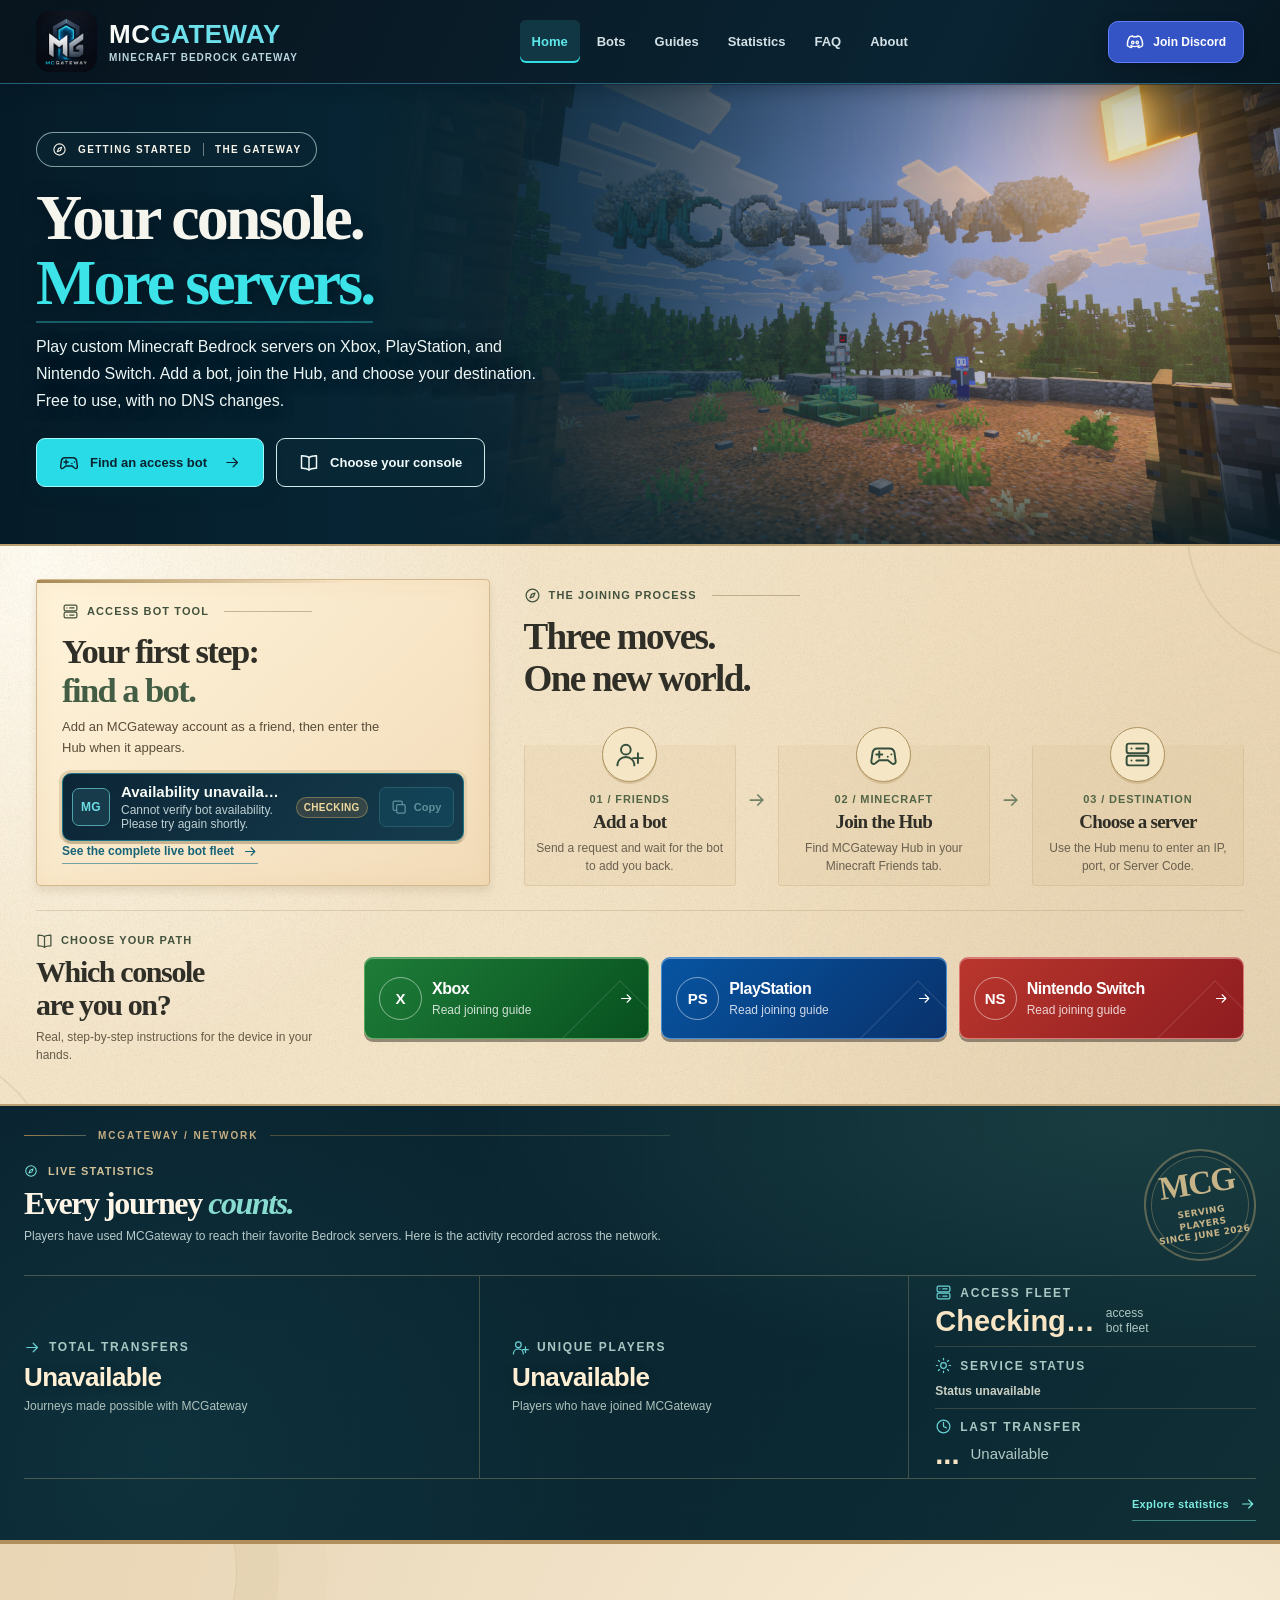
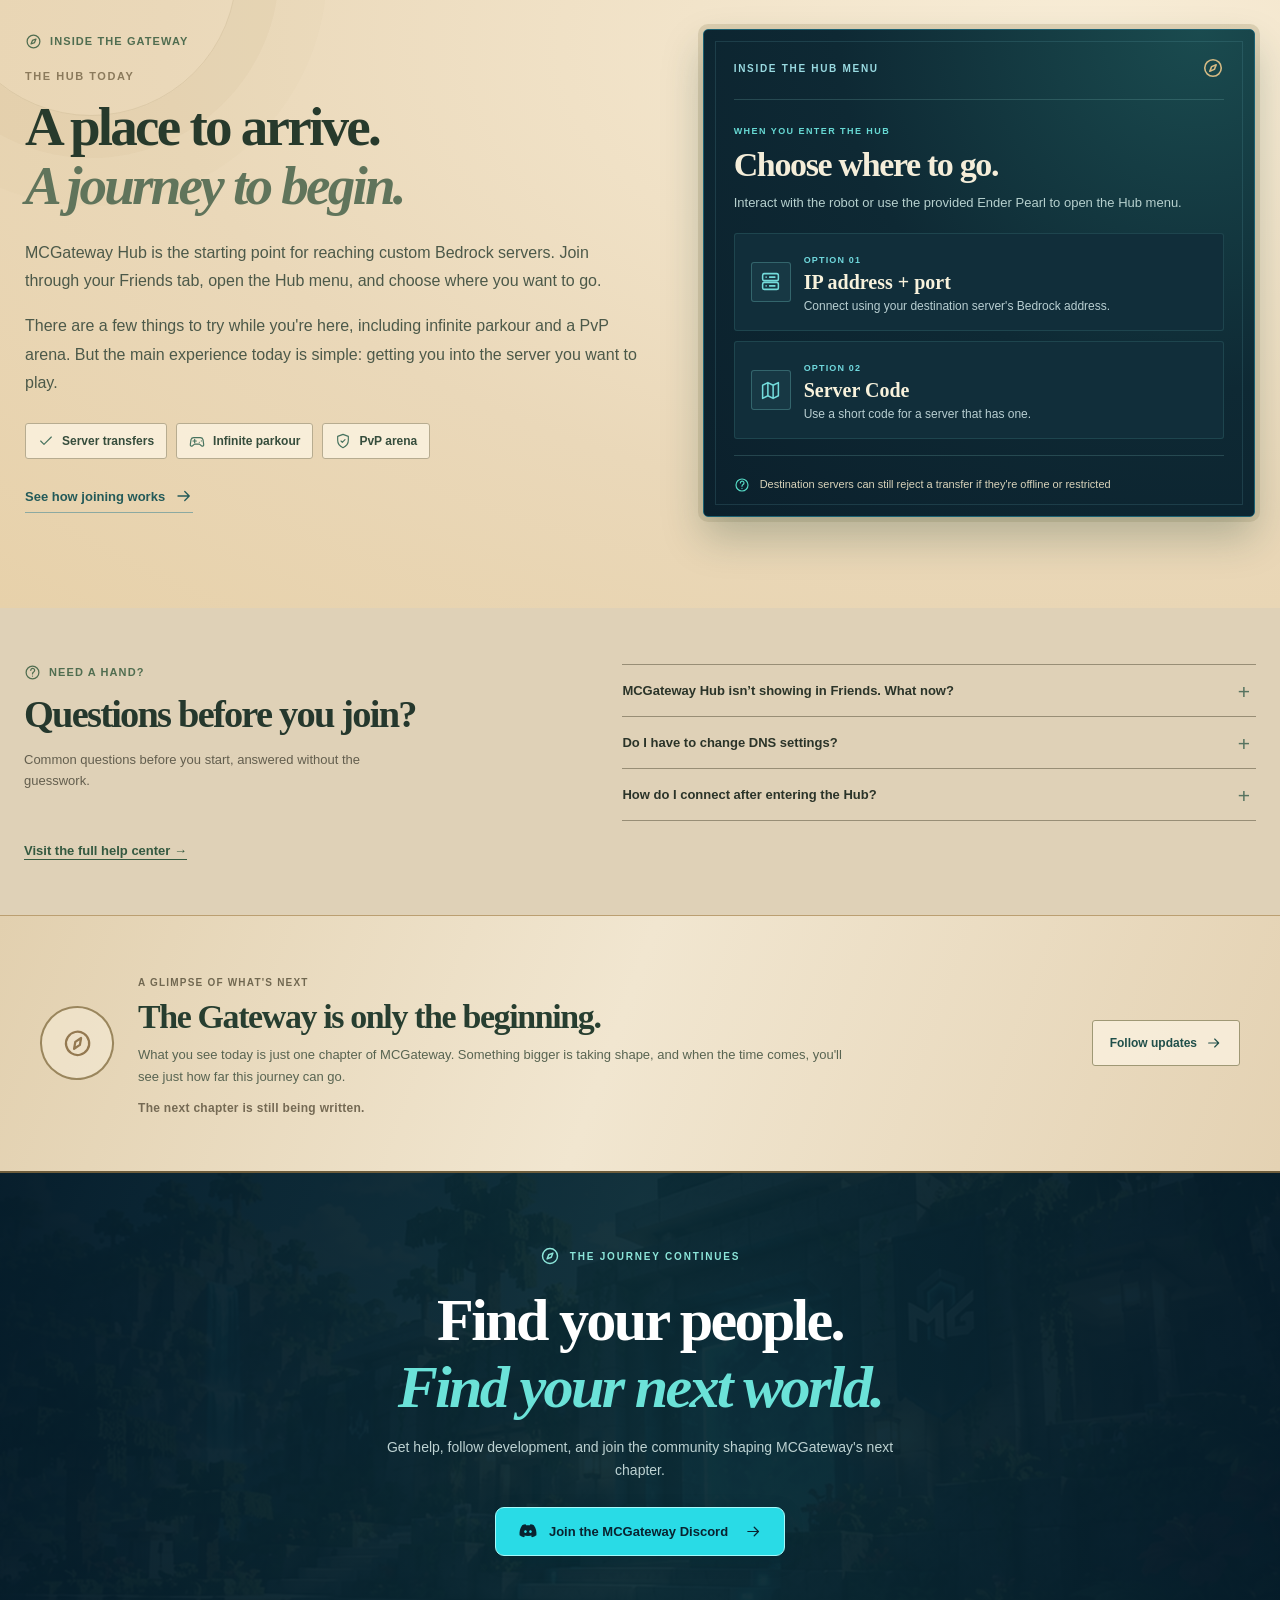
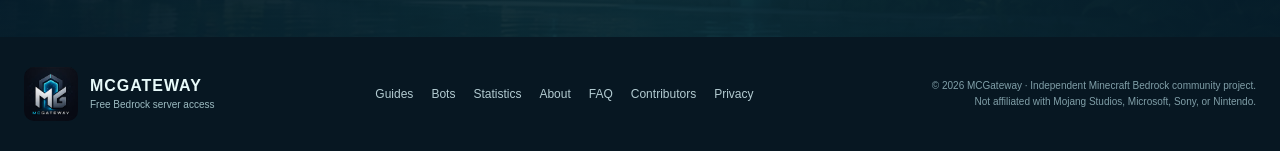
==== index.html @ 502ca0b0 "Simplify unique players description with clear MCGateway branding" ====
<!DOCTYPE html>

<html lang="en">
<head><meta name="robots" content="noindex,nofollow,noarchive"/>
<meta charset="utf-8"/>
<meta content="width=device-width,initial-scale=1" name="viewport"/>
<meta content="#091b25" name="theme-color"/>
<meta content="MCGateway is a free Minecraft Bedrock gateway. Add an access bot through Friends and join custom servers from Xbox, PlayStation, or Nintendo Switch without changing DNS." name="description"/>
<title>MCGateway | Join Custom Minecraft Bedrock Servers from Console</title>
<link href="assets/mcgateway-original-logo.png" rel="icon" type="image/png"/>
<link href="styles.css?v=20261121-transfer-unit-15" rel="stylesheet"/>
<script defer src="rolling-numbers.js"></script><script defer="" src="app.js?v=20261121-split-transfer-age"></script>
<meta content="MCGateway" property="og:site_name"/><meta content="website" property="og:type"/><meta content="MCGateway | Explore beyond the server list" property="og:title"/><meta content="MCGateway is a free Minecraft Bedrock gateway. Add an access bot through Friends and join custom servers from Xbox, PlayStation, or Nintendo Switch without changing DNS." property="og:description"/><meta content="https://jaxdoesit.github.io/mcgateway-v3-preview/assets/social-card.jpg" property="og:image"/><meta content="summary_large_image" name="twitter:card"/></head>
<body class="home-page">
<svg aria-hidden="true" class="icon-library" focusable="false" xmlns="http://www.w3.org/2000/svg">
<symbol id="i-compass" viewbox="0 0 24 24"><circle cx="12" cy="12" r="9"></circle><path d="m15.5 8.5-2 5-5 2 2-5z"></path></symbol>
<symbol id="i-arrow" viewbox="0 0 24 24"><path d="M4 12h15m-6-6 6 6-6 6"></path></symbol>
<symbol id="i-user-plus" viewbox="0 0 24 24"><circle cx="9" cy="8" r="4"></circle><path d="M2 21c0-4 3-7 7-7s7 3 7 7m3-10v8m-4-4h8"></path></symbol>
<symbol id="i-gamepad" viewbox="0 0 24 24"><path d="M7 7h10c2.3 0 3.4 1 4 3l1 7c.4 2.6-1.5 3.5-3.3 2.2l-3.1-2.5H8.4l-3.1 2.5C3.5 20.5 1.6 19.6 2 17l1-7c.6-2 1.7-3 4-3Z"></path><path d="M6 12h5M8.5 9.5v5m7-.6h.01m3-2h.01"></path></symbol>
<symbol id="i-server" viewbox="0 0 24 24"><rect height="8" rx="2" width="18" x="3" y="3"></rect><rect height="8" rx="2" width="18" x="3" y="13"></rect><path d="M7 7h.01M7 17h.01M11 7h6m-6 10h6"></path></symbol>
<symbol id="i-book" viewbox="0 0 24 24"><path d="M12 6.5c-2-1.5-4.6-2.1-9-2v15c4.4-.2 7 .4 9 2 2-1.6 4.6-2.2 9-2v-15c-4.4-.1-7 .5-9 2Z"></path><path d="M12 6.5v15"></path></symbol>
<symbol id="i-copy" viewbox="0 0 24 24"><rect height="12" rx="2" width="12" x="8" y="8"></rect><path d="M16 8V5a2 2 0 0 0-2-2H5a2 2 0 0 0-2 2v9a2 2 0 0 0 2 2h3"></path></symbol>
<symbol id="i-leaf" viewbox="0 0 24 24"><path d="M21 3c-8-.8-16 1-18 10-1 5 3 9 8 8 9-2 11-10 10-18Z"></path><path d="M5 19c5-6 9-9 14-13"></path></symbol>
<symbol id="i-clock" viewbox="0 0 24 24"><circle cx="12" cy="12" r="9"></circle><path d="M12 6v6l4 2"></path></symbol>
<symbol id="i-map" viewbox="0 0 24 24"><path d="m3 6 6-3 6 3 6-3v15l-6 3-6-3-6 3zM9 3v15m6-12v15"></path></symbol>
<symbol id="i-check" viewbox="0 0 24 24"><path d="m4 12 5 5 11-11"></path></symbol>
<symbol id="i-help" viewbox="0 0 24 24"><circle cx="12" cy="12" r="9"></circle><path d="M9.6 9a2.7 2.7 0 1 1 4.9 1.5c-1 1.1-2.5 1.2-2.5 3.5m0 3h.01"></path></symbol>
<symbol id="i-discord" viewbox="0 0 24 24"><path d="M19 5a18 18 0 0 0-4.2-1l-.5 1.2a15 15 0 0 0-4.6 0L9.2 4A18 18 0 0 0 5 5c-2.8 4-3.5 8-3.1 12a19 19 0 0 0 5.3 2.6l1.3-1.8a14 14 0 0 1-2.1-1.1c3.5 1.7 7.7 1.7 11.2 0a14 14 0 0 1-2.1 1.1l1.3 1.8A19 19 0 0 0 22.1 17C22.5 13 21.8 9 19 5ZM9 14.5c-.9 0-1.6-.8-1.6-1.8S8.1 11 9 11s1.6.8 1.6 1.7S9.9 14.5 9 14.5Zm6 0c-.9 0-1.6-.8-1.6-1.8S14.1 11 15 11s1.6.8 1.6 1.7-.7 1.8-1.6 1.8Z"></path></symbol>
<symbol id="i-menu" viewbox="0 0 24 24"><path d="M4 7h16M4 12h16M4 17h16"></path></symbol>
<symbol id="i-close" viewbox="0 0 24 24"><path d="M5 5 19 19M19 5 5 19"></path></symbol>
<symbol id="i-sun" viewbox="0 0 24 24"><circle cx="12" cy="12" r="4"></circle><path d="M12 2v2m0 16v2M4.9 4.9l1.4 1.4m11.4 11.4 1.4 1.4M2 12h2m16 0h2M4.9 19.1l1.4-1.4M17.7 6.3l1.4-1.4"></path></symbol>
<symbol id="i-shield" viewbox="0 0 24 24"><path d="M12 2 4 5v6c0 5 3 9 8 11 5-2 8-6 8-11V5z"></path><path d="m9 12 2 2 4-4"></path></symbol>
</svg>
<a class="skip-link" href="#content">Skip to content</a>
<header class="site-header" id="top"><div class="nav-inner">
<a aria-label="MCGateway home" class="brand" href="index.html"><img alt="MCGateway MG portal logo" height="62" src="assets/mcgateway-original-logo.png" width="62"/><span class="brand-type"><strong>MC<span>GATEWAY</span></strong><small>MINECRAFT BEDROCK GATEWAY</small></span></a>
<nav aria-label="Main navigation" class="desktop-nav"><a aria-current="page" class="current" href="index.html">Home</a><a href="bots.html">Bots</a><a href="guides.html">Guides</a><a href="statistics.html">Statistics</a><a href="faq.html">FAQ</a><a href="about.html">About</a></nav>
<a class="nav-discord" href="https://discord.gg/8rRBsjxRUS" rel="noopener noreferrer" target="_blank"><svg aria-hidden="true" class="icon"><use href="#i-discord"></use></svg><span>Join Discord</span></a>
<button aria-controls="mobileMenu" aria-expanded="false" aria-label="Open navigation" class="mobile-menu-button" id="menuButton" type="button"><svg aria-hidden="true" class="icon"><use href="#i-menu"></use></svg></button>
</div><nav aria-label="Mobile navigation" class="mobile-menu" hidden="" id="mobileMenu"><a aria-current="page" class="current" href="index.html">Home</a><a href="bots.html">Bots</a><a href="guides.html">Guides</a><a href="statistics.html">Statistics</a><a href="faq.html">FAQ &amp; support</a><a href="about.html">About</a><a href="https://discord.gg/8rRBsjxRUS" rel="noopener noreferrer" target="_blank">Join Discord</a></nav></header>
<main id="content">
<section aria-labelledby="heroTitle" class="hero" id="start">
<div aria-hidden="true" class="hero-art"></div>
<div aria-hidden="true" class="hero-glaze"></div>
<div aria-hidden="true" class="hero-mobile-photo"></div>
<div class="hero-inner">
<div class="chapter-stamp"><svg class="icon"><use href="#i-compass"></use></svg><span>GETTING STARTED</span><i></i><span>THE GATEWAY</span></div>
<h1 id="heroTitle">Your console.<br/><em>More servers.</em></h1>
<p>Play custom Minecraft Bedrock servers on Xbox, PlayStation, and Nintendo Switch. Add a bot, join the Hub, and choose your destination. Free to use, with no DNS changes.</p>
<div class="hero-actions"><a class="action-primary" href="#join"><svg class="icon"><use href="#i-gamepad"></use></svg> Find an access bot <svg class="icon arrow-icon"><use href="#i-arrow"></use></svg></a><a class="action-outline" href="guides.html"><svg class="icon"><use href="#i-book"></use></svg> Choose your console</a></div>
</div>
</section>
<div class="journal-shell">
<div aria-hidden="true" class="journal-edge"></div>
<div class="journal-page">

<div class="journal-top-grid" id="join">
<section aria-labelledby="botHeading" class="recommendation parchment-inset">
<div class="eyebrow"><svg class="icon"><use href="#i-server"></use></svg> ACCESS BOT TOOL <span class="ink-rule"></span></div>
<h2 id="botHeading">Your first step:<br/><span>find a bot.</span></h2>
<p class="body-intro">Add an MCGateway account as a friend, then enter the Hub when it appears.</p>
<div aria-label="Recommended MCGateway access bot" class="bot-tool" data-live-bot-widget=""><div aria-hidden="true" class="bot-avatar">MG</div><div class="bot-identity"><strong data-bot-name="">Checking availability…</strong><small data-bot-help="">Connecting to the MCGateway bot fleet</small></div><span class="bot-preview-badge" data-bot-state="">CHECKING</span><button aria-label="Copy recommended gamertag" class="bot-copy" data-bot-copy="" disabled="" type="button"><svg class="icon"><use href="#i-copy"></use></svg><span data-copy-label="">Copy</span></button></div>
<a class="ink-link" href="bots.html">See the complete live bot fleet <svg class="icon"><use href="#i-arrow"></use></svg></a>
</section>
<section aria-labelledby="pathHeading" class="path-section" id="journey">
<div class="eyebrow"><svg class="icon"><use href="#i-compass"></use></svg> THE JOINING PROCESS <span class="ink-rule"></span></div>
<div class="path-head"><h2 id="pathHeading">Three moves.<br/>One new world.</h2></div>
<div class="step-rail">
<article class="step"><div class="step-bubble"><svg class="icon"><use href="#i-user-plus"></use></svg></div><div class="step-number">01 / FRIENDS</div><h3>Add a bot</h3><p>Send a request and wait for the bot to add you back.</p></article>
<div aria-hidden="true" class="step-connector"><svg class="icon"><use href="#i-arrow"></use></svg></div>
<article class="step"><div class="step-bubble"><svg class="icon"><use href="#i-gamepad"></use></svg></div><div class="step-number">02 / MINECRAFT</div><h3>Join the Hub</h3><p>Find MCGateway Hub in your Minecraft Friends tab.</p></article>
<div aria-hidden="true" class="step-connector"><svg class="icon"><use href="#i-arrow"></use></svg></div>
<article class="step"><div class="step-bubble"><svg class="icon"><use href="#i-server"></use></svg></div><div class="step-number">03 / DESTINATION</div><h3>Choose a server</h3><p>Use the Hub menu to enter an IP, port, or Server Code.</p></article>
</div>
</section>
</div>
<section aria-labelledby="guidesHeading" class="console-choice" id="guides">
<div class="console-intro"><div class="eyebrow"><svg class="icon"><use href="#i-book"></use></svg> CHOOSE YOUR PATH</div><h2 id="guidesHeading">Which console<br/>are you on?</h2><p>Real, step-by-step instructions for the device in your hands.</p></div>
<div class="console-list">
<a class="console xbox" href="guides/xbox.html"><span aria-hidden="true" class="console-symbol">X</span><span><strong>Xbox</strong><small>Read joining guide</small></span><svg class="icon"><use href="#i-arrow"></use></svg></a>
<a class="console playstation" href="guides/playstation.html"><span aria-hidden="true" class="console-symbol">PS</span><span><strong>PlayStation</strong><small>Read joining guide</small></span><svg class="icon"><use href="#i-arrow"></use></svg></a>
<a class="console nintendo" href="guides/nintendo-switch.html"><span aria-hidden="true" class="console-symbol">NS</span><span><strong>Nintendo Switch</strong><small>Read joining guide</small></span><svg class="icon"><use href="#i-arrow"></use></svg></a>
</div>
</section>
</div>
</div>
<section aria-labelledby="networkTitle" class="network-ledger" id="network">
<div class="ledger-wrap">
<div aria-hidden="true" class="ledger-topline"><span></span><i>MCGATEWAY / NETWORK</i><span></span></div>
<div class="ledger-introduction">
<div class="ledger-copy">
<div class="ledger-eyebrow"><svg class="icon"><use href="#i-compass"></use></svg> LIVE STATISTICS</div>
<h2 id="networkTitle">Every journey <em>counts.</em></h2>
<p>Players have used MCGateway to reach their favorite Bedrock servers. Here is the activity recorded across the network.</p>
</div>
<div aria-hidden="true" class="ledger-mark"><span>MCG</span><small>SERVING PLAYERS<br/>SINCE JUNE 2026</small></div>
</div>
<div aria-label="MCGateway network statistics" class="ledger-grid">
<div class="ledger-feature">
<div class="ledger-label"><svg class="icon"><use href="#i-arrow"></use></svg> TOTAL TRANSFERS</div>
<strong class="ledger-number is-placeholder" data-stat="transfers">Connecting…</strong>
<span class="ledger-description">Journeys made possible with MCGateway</span>
</div>
<div class="ledger-feature">
<div class="ledger-label"><svg class="icon"><use href="#i-user-plus"></use></svg> UNIQUE PLAYERS</div>
<strong class="ledger-number is-placeholder" data-stat="uniquePlayers">Connecting…</strong>
<span class="ledger-description">Players who have joined MCGateway</span>
</div>
<div class="ledger-secondary">
<div class="ledger-fleet">
<div class="ledger-label"><svg class="icon"><use href="#i-server"></use></svg> ACCESS FLEET</div>
<div class="ledger-fleet-value"><strong data-bot-count="">Checking…</strong><span>access<br/>bot fleet</span></div>
</div>
<div class="ledger-presence">
<div class="ledger-label"><svg class="icon"><use href="#i-sun"></use></svg> SERVICE STATUS</div>
<div class="ledger-unverified" data-gateway-status=""><span class="ledger-unverified-dot"></span> Checking status</div>
</div>
<div class="ledger-transfer"><div class="ledger-label"><svg class="icon"><use href="#i-clock"></use></svg> LAST TRANSFER</div><div class="ledger-transfer-value" data-live="lastTransfer" aria-label="Last transfer: checking"><strong data-transfer-age-number="">...</strong><span data-transfer-age-unit="">Checking</span></div></div>
</div>
</div>
<div class="ledger-bottom">
<a class="ledger-link" href="statistics.html">Explore statistics <svg class="icon"><use href="#i-arrow"></use></svg></a>
</div>
</div>
</section>
<section aria-labelledby="hubHeading" class="today-hub" id="hub">
<div class="today-hub-inner">
<div class="today-hub-copy">
<div class="eyebrow ink-green"><svg aria-hidden="true" class="icon"><use href="#i-compass"></use></svg> INSIDE THE GATEWAY</div>
<span class="small-overline">THE HUB TODAY</span>
<h2 id="hubHeading">A place to arrive.<br/><em>A journey to begin.</em></h2>
<p>MCGateway Hub is the starting point for reaching custom Bedrock servers. Join through your Friends tab, open the Hub menu, and choose where you want to go.</p>
<p>There are a few things to try while you're here, including infinite parkour and a PvP arena. But the main experience today is simple: getting you into the server you want to play.</p>
<div class="hub-highlights"><span><svg aria-hidden="true" class="icon"><use href="#i-check"></use></svg> Server transfers</span><span><svg aria-hidden="true" class="icon"><use href="#i-gamepad"></use></svg> Infinite parkour</span><span><svg aria-hidden="true" class="icon"><use href="#i-shield"></use></svg> PvP arena</span></div>
<a class="hub-text-link" href="guides.html">See how joining works <svg aria-hidden="true" class="icon"><use href="#i-arrow"></use></svg></a>
</div>
<div aria-label="How the MCGateway Hub menu works" class="hub-route hub-menu-guide">
<div class="hub-route-top"><span>INSIDE THE HUB MENU</span><svg aria-hidden="true" class="icon"><use href="#i-compass"></use></svg></div>
<div class="hub-menu-heading"><span class="hub-menu-overline">WHEN YOU ENTER THE HUB</span><h3>Choose where to go.</h3><p>Interact with the robot or use the provided Ender Pearl to open the Hub menu.</p></div>
<div class="hub-menu-options"><div class="hub-menu-option"><span class="hub-menu-option-symbol"><svg aria-hidden="true" class="icon"><use href="#i-server"></use></svg></span><div><small>OPTION 01</small><strong>IP address + port</strong><p>Connect using your destination server's Bedrock address.</p></div></div><div class="hub-menu-option"><span class="hub-menu-option-symbol"><svg aria-hidden="true" class="icon"><use href="#i-map"></use></svg></span><div><small>OPTION 02</small><strong>Server Code</strong><p>Use a short code for a server that has one.</p></div></div></div>
<div class="hub-route-foot"><svg aria-hidden="true" class="icon"><use href="#i-help"></use></svg> Destination servers can still reject a transfer if they're offline or restricted</div>
</div>
</div>
</section>
<section aria-labelledby="helpHeading" class="help-strip">
<div class="help-inner"><div><div class="eyebrow ink-green"><svg class="icon"><use href="#i-help"></use></svg> NEED A HAND?</div><h2 id="helpHeading">Questions before you join?</h2><p>Common questions before you start, answered without the guesswork.</p></div><div class="questions">
<details><summary>MCGateway Hub isn’t showing in Friends. What now?</summary><p>Make sure the bot accepted your friend request, check multiplayer permissions, and restart Minecraft if needed. You can also try another available bot.</p></details>
<details><summary>Do I have to change DNS settings?</summary><p>No. MCGateway works through Minecraft’s Friends tab, without changing your console network settings or installing another console app.</p></details>
<details><summary>How do I connect after entering the Hub?</summary><p>Use the robot or Ender Pearl to open the Hub menu. Enter the Bedrock address and port, or a Server Code, then connect.</p></details>
</div></div><a class="faq-link" href="faq.html">Visit the full help center →</a>
</section>
<section aria-labelledby="nextHeading" class="future-whisper" id="next-chapter">
<div class="future-whisper-inner">
<div aria-hidden="true" class="future-whisper-seal"><svg class="icon"><use href="#i-compass"></use></svg></div>
<div class="future-whisper-copy">
<span class="small-overline">A GLIMPSE OF WHAT'S NEXT</span>
<h2 id="nextHeading">The Gateway is only the beginning.</h2>
<p>What you see today is just one chapter of MCGateway. Something bigger is taking shape, and when the time comes, you'll see just how far this journey can go.</p>
<small class="future-whisper-footnote">The next chapter is still being written.</small>
</div>
<a class="future-whisper-link" href="https://discord.gg/8rRBsjxRUS" rel="noopener noreferrer" target="_blank">Follow updates <svg aria-hidden="true" class="icon"><use href="#i-arrow"></use></svg></a>
</div>
</section>
<section class="closing"><div class="closing-inner"><div class="closing-kicker"><svg class="icon"><use href="#i-compass"></use></svg> THE JOURNEY CONTINUES</div><h2>Find your people.<br/><em>Find your next world.</em></h2><p>Get help, follow development, and join the community shaping MCGateway's next chapter.</p><a class="action-primary" href="https://discord.gg/8rRBsjxRUS" rel="noopener noreferrer" target="_blank"><svg class="icon fill-icon"><use href="#i-discord"></use></svg> Join the MCGateway Discord <svg class="icon arrow-icon"><use href="#i-arrow"></use></svg></a></div></section>
</main>
<footer class="footer"><div class="footer-inner"><div class="footer-brand"><img alt="MCGateway emblem" height="54" src="assets/mcgateway-original-logo.png" width="54"/><div><strong>MCGATEWAY</strong><span>Free Bedrock server access</span></div></div><nav aria-label="Footer navigation"><a href="guides.html">Guides</a><a href="bots.html">Bots</a><a href="statistics.html">Statistics</a><a href="about.html">About</a><a href="faq.html">FAQ</a><a href="contributors.html">Contributors</a><a href="privacy.html">Privacy</a></nav><div class="footer-fine">© 2026 MCGateway · Independent Minecraft Bedrock community project.<br/>Not affiliated with Mojang Studios, Microsoft, Sony, or Nintendo.</div></div></footer>
<div aria-atomic="true" aria-live="polite" class="toast" id="toast" role="status"></div>
</body>
</html>
---- styles.css ----
:root {
  color-scheme: light;
  --navy:#091b25; --navy-2:#0e2632; --navy-3:#153644;
  --cyan:#24d8e2; --cyan-dim:#7dd4dd;
  --ink:#263528; --forest:#304a35; --forest-2:#54704e;
  --parchment:#f5ebd5; --parchment-deep:#e9d5b4; --parchment-text:#302f27;
  --rule:rgba(90,70,37,.25);
  --sans:Inter,"Segoe UI",Arial,Helvetica,sans-serif;
  --serif:Georgia,"Times New Roman",serif;
  --content:1392px;
}
*{box-sizing:border-box}
html{scroll-behavior:smooth;scroll-padding-top:118px}
body{margin:0;min-width:320px;overflow-x:hidden;background:#091d25;color:var(--parchment-text);font-family:var(--sans);-webkit-font-smoothing:antialiased}
a{color:inherit;text-decoration:none}button{font:inherit}button,a{-webkit-tap-highlight-color:transparent}
button:focus-visible,a:focus-visible,summary:focus-visible{outline:3px solid #24d8e2;outline-offset:4px}
.icon-library{position:absolute;width:0;height:0;overflow:hidden}
.icon{width:20px;height:20px;display:inline-block;stroke:currentColor;stroke-width:1.75;stroke-linecap:round;stroke-linejoin:round;fill:none;vertical-align:middle;flex-shrink:0}
.fill-icon{fill:currentColor;stroke:none}.skip-link{position:fixed;top:8px;left:8px;background:#fff;color:#17292e;padding:12px;z-index:999;transform:translateY(-180%)}.skip-link:focus{transform:none}
.prototype-ribbon{min-height:28px;background:#173642;color:#bce2df;font-size:10px;font-weight:760;letter-spacing:.105em;text-align:center;display:flex;align-items:center;justify-content:center;gap:10px;padding:6px 20px;line-height:1.5}
.ribbon-dot{width:5px;height:5px;border-radius:50%;background:#ffc98a}.ribbon-sep{color:#688d95}
.site-header{height:84px;position:relative;z-index:80;background:linear-gradient(115deg,#08151f 5%,#0a2433 75%,#071721);border-bottom:1px solid #25617a;color:#f2f5ef;box-shadow:0 3px 20px #06141e60}
.nav-inner{height:100%;max-width:var(--content);width:calc(100% - 72px);margin:0 auto;display:flex;align-items:center;gap:28px}
.brand{display:flex;gap:12px;align-items:center;min-width:295px;flex-shrink:0}.brand>img{height:61px;width:61px;object-fit:cover;border-radius:14px;filter:drop-shadow(0 1px 4px #031722)}
.brand-type{display:flex;flex-direction:column;gap:5px}.brand-type strong{font-size:26px;font-weight:900;letter-spacing:.018em;line-height:1;color:#f7faf7}.brand-type strong span{color:#6ee0eb}.brand-type small{font-size:9px;font-weight:700;letter-spacing:.23em;color:#b9d5de;white-space:nowrap}
.desktop-nav{margin-inline:auto;display:flex;align-items:center;justify-content:center;gap:5px;white-space:nowrap}.desktop-nav a{font-size:13px;font-weight:720;color:#d3e1e6;padding:14px 12px;transition:color .15s,background .15s;border-radius:6px}.desktop-nav a:hover,.desktop-nav a.current{color:#5de9eb;background:#123744}.desktop-nav a.current{box-shadow:inset 0 -2px #32dce2}
.nav-discord{height:42px;padding:0 17px;background:#3454c5;border:1px solid #627eff;border-radius:10px;display:inline-flex;align-items:center;gap:9px;font-size:12px;font-weight:820;color:#fff;white-space:nowrap;box-shadow:0 5px 15px #0003}.nav-discord:hover{background:#4664d4}.nav-discord .icon{width:18px}
.mobile-menu-button{display:none;width:44px;height:44px;border:1px solid #4a7985;background:#103442;border-radius:8px;color:#d8f4f6;align-items:center;justify-content:center;cursor:pointer}.mobile-menu{position:absolute;top:100%;left:0;right:0;padding:12px 24px 22px;background:#0b2330;border-bottom:1px solid #2c6a77;box-shadow:0 18px 30px #03131a99;z-index:100}.mobile-menu a{display:block;padding:13px 10px;color:#d8ebef;font-size:14px;font-weight:680;border-bottom:1px solid #ffffff15}.mobile-menu[hidden]{display:none}
.hero{height:460px;position:relative;isolation:isolate;overflow:hidden;background:#082434;color:#f5f5ed}
.hero-art{position:absolute;inset:0 0 0 28%;z-index:-3;background-image:url('assets/current-hub-hero.jpg');background-repeat:no-repeat;background-position:50% 50%;background-size:cover;filter:saturate(1.12) contrast(1.04)}
.hero-glaze{position:absolute;inset:0;z-index:-2;background:linear-gradient(90deg,#061b28 0%,#062433 27%,#082432e8 39%,#052636a8 52%,#041e290f 76%),linear-gradient(0deg,#001a25aa 0%,transparent 22%,transparent 78%,#07152233 100%)}
.hero:after{content:none}
.hero-inner{width:calc(100% - 72px);max-width:var(--content);margin:0 auto;padding:48px 0 40px;position:relative;z-index:2}
.chapter-stamp{display:inline-flex;align-items:center;gap:11px;border:1px solid #b6d5d3b3;border-radius:100px;padding:9px 15px;color:#f6f3e9;font-size:10px;font-weight:780;letter-spacing:.135em;background:#0a2634a3}.chapter-stamp .icon{width:15px;height:15px}.chapter-stamp i{width:1px;height:13px;background:#b0b6ad99}
.hero h1{font-family:var(--serif);font-weight:700;font-size:clamp(49px,5vw,74px);line-height:1.02;letter-spacing:-.046em;max-width:780px;margin:18px 0 17px;text-wrap:balance;text-shadow:0 3px 18px #00131dc4}
.hero h1 em{color:#3ce3e9;font-style:normal;border-bottom:2px solid #35c9d060;padding-bottom:3px}
.hero p{font-size:16px;line-height:1.69;max-width:510px;color:#eef7f5;margin:0;text-shadow:0 2px 15px #001926}
.hero-actions{display:flex;gap:12px;flex-wrap:wrap;margin-top:24px}.action-primary,.action-outline{display:inline-flex;min-height:49px;padding:0 22px;gap:11px;align-items:center;justify-content:center;border-radius:9px;font-size:13px;font-weight:820;white-space:nowrap;transition:transform .16s,background .16s,box-shadow .16s}.action-primary{background:#29dbe6;color:#092330;border:1px solid #a3f9fa;box-shadow:0 5px 16px #0028327a}.action-primary:hover{background:#6bf1ee;transform:translateY(-2px)}.action-outline{border:1px solid #d0ebe9;background:#092936ba;color:#f1fbfc}.action-outline:hover{background:#174658}.arrow-icon{width:17px;height:17px;margin-left:6px}
.concept-caption{position:absolute;right:max(34px,calc((100vw - var(--content))/2));bottom:18px;display:flex;align-items:center;gap:8px;font-size:9px;letter-spacing:.12em;font-weight:810;color:#edfcf8;background:#082532a8;border:1px solid #e7f9e648;border-radius:4px;padding:8px 10px;text-shadow:0 1px 3px #061a20}.concept-caption .icon{width:15px;height:15px;color:#8cf3cb}.concept-caption span{font-weight:560;letter-spacing:0;color:#d5dfe2}
.journal-shell{position:relative;z-index:1;width:100%;max-width:none;margin:0;padding:0 max(0px,calc((100% - var(--content))/2));background:#f0e2c7 url('assets/paper-grain.png') repeat;border-top:2px solid #b89e71;border-bottom:2px solid #b89e71}
.journal-shell:before{content:"";position:absolute;left:6px;top:90px;width:32px;height:176px;z-index:8;pointer-events:none;background:radial-gradient(ellipse at 50% 22px,transparent 7px,#8b7654 8px,#f5e6bf 9px,#886c4c 11px,transparent 12px) 0 0/32px 58px repeat-y;filter:drop-shadow(1px 3px 1px #17242055)}
.journal-edge{display:none}
.journal-page{position:relative;max-width:var(--content);margin:0 auto;background-image:url('assets/paper-grain.png'),radial-gradient(circle at 3% 4%,#fffcf2 0%,transparent 37%),radial-gradient(circle at 100% 100%,#e5d4b5 0%,transparent 41%),linear-gradient(110deg,#f4e5c9,#f3e4c8 45%,#ebd5b1 100%);border:0;padding:33px 36px 34px;box-shadow:none;overflow:hidden}
.ink-seal{position:absolute;top:16px;right:20px;width:98px;height:98px;border:2px double #957848;outline:1px solid #957848;border-radius:50%;display:flex;flex-direction:column;align-items:center;justify-content:center;transform:rotate(-15deg);color:#957848;opacity:.25;pointer-events:none;z-index:0}.ink-seal:after{content:"";position:absolute;inset:9px;border:1px dashed #927546;border-radius:50%}.ink-seal span{font-family:var(--serif);font-weight:900;font-size:29px;letter-spacing:-.07em}.ink-seal small{font-size:6.5px;letter-spacing:.14em;font-weight:900}
.journal-page:before,.journal-page:after{content:"";position:absolute;z-index:0;pointer-events:none;width:260px;height:260px;opacity:.13;border:2px solid #8e7745;border-radius:50%;transform:rotate(-22deg)}.journal-page:before{right:-170px;top:-150px}.journal-page:after{left:-210px;bottom:-210px}
.journal-top-grid{display:grid;grid-template-columns:minmax(340px,.85fr) minmax(0,1.35fr);gap:34px;align-items:stretch;position:relative;z-index:1}
.parchment-inset{border:1px solid #d3b88e;background:linear-gradient(138deg,#fff4db,#f2dbb8);box-shadow:0 5px 8px #72532e24,inset 0 0 25px #ddbc8230;position:relative}
.recommendation{padding:23px 25px 20px;border-radius:4px;min-height:285px}.recommendation:before{content:"";position:absolute;left:0;right:0;top:0;height:3px;background:linear-gradient(90deg,#a78954,transparent 70%)}
.eyebrow{display:flex;align-items:center;gap:8px;color:#43523d;font-size:10px;font-weight:840;letter-spacing:.16em;line-height:1.5}.eyebrow .icon{height:17px;width:17px}.ink-rule{flex:1;height:1px;background:#95855e8a;margin-left:7px;max-width:88px}
.recommendation h2,.path-section h2,.console-intro h2,.story-copy h2,.horizons-intro h2,.walkthrough-head h2,.help-inner h2{font-family:var(--serif);letter-spacing:-.046em;font-weight:700;line-height:1.12}
.recommendation h2{font-size:clamp(29px,2.7vw,38px);margin:12px 0 8px}.recommendation h2 span{color:#435d44}.body-intro{font-size:13px;line-height:1.58;max-width:340px;margin:0 0 15px;color:#594e3a}
.bot-tool{min-height:64px;background:linear-gradient(125deg,#0c2636,#153c4d);border:1px solid #1d7385;border-radius:9px;box-shadow:0 3px 0 #8873544a,0 0 0 3px #e4cfab;display:flex;align-items:center;gap:11px;padding:9px;color:#f7fcf7}
.bot-avatar{height:38px;width:38px;flex:none;border:1px solid #50a2ab;background:#173b4a;color:#6cdce4;display:grid;place-items:center;border-radius:7px;font-size:12px;font-weight:900;letter-spacing:.03em}
.bot-identity{min-width:0;flex:1;display:flex;flex-direction:column;gap:3px}.bot-identity strong{font-size:15px;white-space:nowrap;text-overflow:ellipsis;overflow:hidden}.bot-identity small{font-size:10px;color:#bdcfd2}.bot-preview-badge{color:#efd99f;border:1px solid #d2b1716b;background:#8c704a47;border-radius:12px;font-size:9px;padding:4px 7px;letter-spacing:.08em;font-weight:800}.bot-copy{cursor:pointer;color:#b8fbff;border:1px solid #3d8796;background:#114e64;border-radius:7px;display:grid;place-items:center;height:40px;width:42px;flex:none}.bot-copy:hover{background:#196c85}.bot-copy .icon{width:17px;height:17px}
.bot-footnote{display:flex;gap:8px;align-items:flex-start;color:#675a43;font-size:11px;margin:11px 0}.preview-dot{height:7px;width:7px;flex:none;background:#b98743;border-radius:50%;margin-top:3px}.ink-link{display:inline-flex;gap:9px;align-items:center;font-size:12px;font-weight:780;color:#186477;border-bottom:1px solid #267788a1;padding-bottom:3px;line-height:1.4}.ink-link .icon{width:15px;height:15px}
.path-section{padding:8px 0 0}.path-head{display:flex;gap:22px;align-items:center;justify-content:space-between}.path-head h2{font-size:clamp(29px,2.9vw,41px);margin:12px 0 13px}.path-head p{max-width:210px;margin:0 0 10px;color:#645845;line-height:1.55;font-size:12px}
.step-rail{display:grid;grid-template-columns:minmax(0,1fr) 22px minmax(0,1fr) 22px minmax(0,1fr);gap:10px;margin-top:3px;align-items:stretch}.step{position:relative;text-align:center;padding:12px 7px 10px;min-width:0}.step:before{content:"";position:absolute;inset:30px 0 0;border-left:1px solid #cdb488;border-right:1px solid #cdb488;border-bottom:1px solid #cdb488;background:#d7bb8852;opacity:.5;z-index:-1;border-radius:3px}.step-bubble{width:55px;height:55px;border-radius:50%;display:grid;place-items:center;margin:0 auto 11px;background:#f5e7c6;border:1px solid #ad9361;box-shadow:0 2px 0 #b89c6b66}.step-bubble .icon{width:29px;height:29px;color:#344e3b;stroke-width:1.6}.step-number{font-size:9px;font-weight:860;letter-spacing:.15em;color:#526647}.step h3{font-family:var(--serif);font-size:19px;letter-spacing:-.04em;margin:6px 0 7px}.step p{font-size:11px;line-height:1.48;color:#6a604f;margin:0}.step-connector{display:flex;align-items:center;justify-content:center;color:#728066}.step-connector .icon{width:20px;height:20px;stroke-width:2.1}
.console-choice{display:grid;grid-template-columns:300px minmax(0,1fr);gap:28px;align-items:center;margin-top:24px;padding:21px 0 5px;border-top:1px solid #a48f674d;position:relative;z-index:1}.console-intro h2{font-size:30px;margin:6px 0 6px}.console-intro p{font-size:12px;line-height:1.55;color:#655b47;margin:0}.console-list{display:grid;grid-template-columns:repeat(3,minmax(0,1fr));gap:12px}.console{min-height:82px;display:flex;align-items:center;padding:14px 14px;gap:10px;border-radius:9px;box-shadow:0 3px 0 #473c3488,inset 0 1px #ffffff60;color:#fff;position:relative;overflow:hidden;transition:transform .16s,filter .16s}.console:hover{transform:translateY(-2px);filter:brightness(1.08)}.console:after{content:"";position:absolute;width:84px;height:84px;right:-15px;bottom:-46px;border:1px solid #ffffff23;transform:rotate(45deg)}.console.xbox{background:linear-gradient(135deg,#1e7d38,#07501f);border:1px solid #56a95c}.console.playstation{background:linear-gradient(135deg,#0754a1,#09326c);border:1px solid #488bd5}.console.nintendo{background:linear-gradient(135deg,#b9362d,#8e1c20);border:1px solid #dc7773}.console-symbol{font-size:15px;font-weight:900;border:1px solid #ffffff7c;border-radius:50%;height:43px;width:43px;flex:none;display:grid;place-items:center}.console span:nth-child(2){display:flex;flex-direction:column;min-width:0;gap:5px}.console strong{font-size:16px;letter-spacing:-.03em;white-space:nowrap}.console small{font-size:10px;color:#fffc}.console>.icon{margin-left:auto;width:15px;height:15px}
/* The Network Ledger: intentionally modest in scale, prominent in hierarchy. */
.network-ledger{position:relative;z-index:1;background:#0a232e;color:#f6efe0;padding:24px max(24px,calc((100vw - 1320px)/2)) 19px;border-top:0;border-bottom:4px solid #b08f5c;isolation:isolate}
.network-ledger:before{content:"";position:absolute;inset:0;pointer-events:none;z-index:-2;background:radial-gradient(ellipse at 87% 4%,#2d5a5666,transparent 42%),radial-gradient(circle at 12% 80%,#1a566044,transparent 39%),linear-gradient(125deg,#09222e,#0b2933 70%,#102f35)}
.network-ledger:after{content:"";position:absolute;inset:0;z-index:-1;pointer-events:none;opacity:.15;background:repeating-linear-gradient(90deg,transparent 0 35px,#e6d4a10c 35px 36px),repeating-linear-gradient(0deg,transparent 0 35px,#e6d4a10c 35px 36px);mask-image:linear-gradient(90deg,transparent,black 25%,black 75%,transparent)}
.ledger-wrap{max-width:1280px;margin:0 auto;position:relative}
.ledger-topline{display:flex;align-items:center;gap:12px;margin:0 0 8px;color:#c6ae82;font-size:10px;letter-spacing:.19em;font-style:normal;font-weight:750}
.ledger-topline i{font-style:normal}.ledger-topline span{height:1px;background:linear-gradient(90deg,#997b48,#a5ac8e77);width:62px}.ledger-topline span:last-child{flex:1;max-width:400px;opacity:.45}
.ledger-introduction{display:flex;align-items:center;justify-content:space-between;gap:18px;margin-bottom:14px}
.ledger-copy{max-width:950px}.ledger-eyebrow{display:flex;gap:10px;align-items:center;font-size:10px;font-weight:830;letter-spacing:.15em;color:#d2c198}.ledger-eyebrow .icon{width:14px;height:14px;color:#7be5dd}.ledger-eyebrow span{color:#61878a}
.ledger-introduction h2{font-family:var(--serif);font-size:clamp(26px,2.5vw,38px);letter-spacing:-.045em;line-height:1.13;margin:7px 0 5px;font-weight:700;color:#fff6e7}.ledger-introduction h2 em{font-style:italic;color:#87dbcf;font-weight:700}
.ledger-introduction p{font-size:12px;color:#b7c9c8;margin:0;line-height:1.58;max-width:680px}
.ledger-mark{flex:none;width:77px;height:77px;display:flex;flex-direction:column;align-items:center;justify-content:center;border:2px double #c9ad7645;border-radius:50%;transform:rotate(-15deg);color:#b5a07d70;font-family:var(--serif);box-shadow:inset 0 0 0 5px #12333a, inset 0 0 0 6px #a18d6255}
.ledger-mark span{font-size:27px;font-weight:700;line-height:1}.ledger-mark small{font-size:7px;letter-spacing:.13em;margin-top:5px}
.ledger-grid{display:grid;grid-template-columns:1.06fr 1fr .81fr;border-top:1px solid #bca77d5a;border-bottom:1px solid #bca77d5a;position:relative;align-items:stretch}
.ledger-feature{min-width:0;padding:14px 30px 14px 0;display:flex;flex-direction:column;gap:8px;justify-content:center}
.ledger-feature+.ledger-feature{border-left:1px solid #bca77d4e;padding-left:32px}
.ledger-label{font-size:10px;font-weight:850;letter-spacing:.14em;color:#a9c8c4;display:flex;align-items:center;gap:8px;white-space:nowrap}.ledger-label .icon{height:17px;width:17px;color:#69d1d4}.ledger-example{font-size:8px;letter-spacing:.06em;color:#e2c692;border:1px solid #b49a615c;border-radius:3px;padding:3px 5px;margin-left:3px}
.ledger-number{font-size:clamp(37px,4.15vw,59px);line-height:1;letter-spacing:-.06em;color:#fff0d5;font-weight:770;font-variant-numeric:tabular-nums;text-shadow:0 1px 10px #0004}
.ledger-description{font-size:11px;color:#aec2bc;line-height:1.45}
.ledger-secondary{border-left:1px solid #bca77d4e;padding:8px 0 9px 26px;display:grid;align-content:center;gap:10px}.ledger-fleet{padding-bottom:10px;border-bottom:1px solid #bca77d3b}.ledger-fleet-value{display:flex;align-items:center;gap:11px;margin-top:5px}.ledger-fleet-value strong{font-size:29px;line-height:1;color:#f7e5c4;font-variant-numeric:tabular-nums}.ledger-fleet-value span{font-size:10px;line-height:1.25;color:#afc8c3}
.ledger-unverified{display:flex;align-items:center;gap:7px;font-size:11px;font-weight:680;color:#cad0c4;margin-top:10px}.ledger-unverified-dot{width:7px;height:7px;flex:none;border-radius:50%;background:#d0ad7c;box-shadow:0 0 0 3px #d0ad7c23}
.ledger-bottom{display:flex;justify-content:space-between;align-items:center;gap:18px;padding-top:9px}.ledger-disclaimer{display:flex;align-items:center;gap:8px;color:#a9bfbd;font-size:10px;line-height:1.5}.ledger-disclaimer .icon{width:15px;height:15px;flex:none;color:#baac8d}.ledger-link{display:inline-flex;align-items:center;gap:11px;padding:8px 0;color:#7becdf;white-space:nowrap;font-size:11px;font-weight:800;letter-spacing:.03em;border-bottom:1px solid #53bcb3a0}.ledger-link .icon{width:16px;height:16px}.ledger-link:hover{color:#d7fff9;border-color:#d7fff9}
@media(max-width:1060px){.network-ledger{padding-inline:26px}.ledger-grid{grid-template-columns:1fr 1fr}.ledger-secondary{grid-column:1/-1;border-left:0;border-top:1px solid #bca77d4e;padding:13px 0;display:flex;align-items:center;gap:25px}.ledger-fleet{border:0;border-right:1px solid #bca77d4e;padding:0 25px 0 0}.ledger-feature:nth-child(2){padding-left:26px}.ledger-description{font-size:11px}}
@media(max-width:750px){.network-ledger{padding:18px 20px 18px}.ledger-introduction{margin-bottom:13px}.ledger-mark{width:62px;height:62px}.ledger-mark span{font-size:23px}.ledger-number{font-size:clamp(33px,6.5vw,50px)}.ledger-feature{padding:13px 16px 13px 0}.ledger-feature:nth-child(2){padding-left:18px}.ledger-label{font-size:9px;letter-spacing:.08em;gap:6px}.ledger-example{font-size:7px}.ledger-bottom{align-items:flex-start;flex-wrap:wrap;gap:6px}.ledger-link{margin-left:0}}
@media(max-width:520px){.network-ledger{padding:18px 19px 17px}.ledger-introduction{align-items:flex-start}.ledger-introduction h2{font-size:32px}.ledger-introduction p{font-size:11px}.ledger-mark{display:none}.ledger-grid{grid-template-columns:1fr 1fr}.ledger-feature{padding:13px 12px 13px 0}.ledger-feature:nth-child(2){padding-left:14px}.ledger-label{font-size:8px;letter-spacing:.055em;flex-wrap:wrap}.ledger-label .icon{width:14px;height:14px}.ledger-example{font-size:7px;letter-spacing:0;margin-left:0}.ledger-number{font-size:clamp(28px,8.5vw,41px);letter-spacing:-.065em}.ledger-description{font-size:10px}.ledger-secondary{gap:16px}.ledger-fleet{padding-right:16px}.ledger-fleet-value strong{font-size:25px}.ledger-presence .ledger-label{white-space:normal}.ledger-unverified{font-size:9px}.ledger-disclaimer{font-size:9px}}
@media(max-width:350px){.ledger-grid{grid-template-columns:1fr}.ledger-feature{border:0!important;padding:15px 0!important}.ledger-feature:nth-child(2){border-top:1px solid #bca77d4e!important}.ledger-number{font-size:42px}.ledger-secondary{flex-wrap:wrap}}

.island-story{position:relative;background:radial-gradient(ellipse at 88% 20%,#f6e8c9,transparent 52%),linear-gradient(180deg,#f5eddb,#eee1c7);padding:78px 24px 86px;overflow:hidden}.island-story:after{content:"";position:absolute;bottom:0;left:0;right:0;height:7px;background:repeating-linear-gradient(90deg,#dcc399 0,#dcc399 26px,#e9d6b5 26px,#e9d6b5 50px);opacity:.6}
.story-ornament{position:absolute;left:50%;transform:translateX(-50%);top:18px;letter-spacing:.2em;color:#9b875e;font-size:12px;white-space:nowrap}.story-ornament span{font-size:8px;font-weight:800;vertical-align:middle;margin:0 12px}.story-grid{width:100%;max-width:1240px;margin:auto;display:grid;grid-template-columns:minmax(0,.9fr) minmax(0,1fr);gap:75px;align-items:center}.ink-green{color:#506d50}.story-number{font-size:10px;letter-spacing:.16em;font-weight:750;color:#8b7857;margin:20px 0}.story-copy h2{font-size:clamp(37px,4vw,57px);margin:0 0 23px;color:#26392e}.story-copy h2 i{font-style:italic;color:#547353;font-weight:700}.story-copy p{color:#534f40;font-size:15px;line-height:1.78;max-width:600px;margin:0 0 17px}.story-copy strong{color:#314f40}.status-line{display:flex;align-items:center;gap:9px;margin-top:24px;border-top:1px solid #baae94;padding-top:16px;font-size:11px;font-weight:750;color:#566a52}.status-small-dot{width:8px;height:8px;border-radius:50%;background:#b78b50}
.island-poster{height:386px;border:10px solid #fff9e8;outline:1px solid #ae9875;box-shadow:0 19px 26px #4d3b272c;position:relative;transform:rotate(1deg);background:#163547;overflow:hidden}.poster-image{position:absolute;inset:0;background-image:linear-gradient(180deg,#071b2508 0%,transparent 40%,#041923bd 100%),url('assets/island-concept.jpg');background-size:cover;background-position:55% 50%;filter:saturate(.92)}.poster-top{position:absolute;left:16px;right:16px;top:16px;display:flex;justify-content:space-between;align-items:center;font-size:10px;letter-spacing:.14em;color:#fff;font-weight:850;text-shadow:0 1px 6px #041923}.poster-bottom{position:absolute;bottom:0;left:0;right:0;padding:50px 22px 18px;color:#fff;display:flex;flex-direction:column;gap:7px}.poster-bottom strong{font-family:var(--serif);font-size:27px;letter-spacing:-.04em}.poster-bottom small{color:#dbe8e8;font-size:11px}
.horizons{position:relative;padding:81px max(24px,calc((100vw - 1240px)/2)) 80px;background:radial-gradient(ellipse at 0 60%,#28543e 0%,transparent 39%),linear-gradient(145deg,#132e2e,#0b242e 65%,#061c28);color:#edf1e9;overflow:hidden}.horizons:before{content:"";position:absolute;width:560px;height:560px;border:2px solid #aad6b10e;border-radius:50%;right:-160px;top:-260px;box-shadow:0 0 0 46px #aad6b106,0 0 0 100px #aad6b105}.horizons-intro{max-width:740px;position:relative}.horizons .eyebrow{color:#90d5b2}.horizons-intro h2{font-size:clamp(38px,4vw,59px);margin:14px 0}.horizons-intro p{color:#b7d0c5;font-size:15px;line-height:1.65;max-width:675px;margin:0 0 28px}
.horizons-grid{display:grid;grid-template-columns:1.28fr 1fr 1fr;gap:15px;position:relative}.mode-feature{min-height:277px;padding:29px 25px;position:relative;display:flex;flex-direction:column;align-items:flex-start;border:1px solid #98d3c84e;overflow:hidden;isolation:isolate}.mode-feature:before{content:"";position:absolute;inset:0;z-index:-2}.mode-skyblock:before{background:linear-gradient(90deg,#10382edb,#12463470),url('assets/island-concept.jpg');background-position:center;background-size:cover;filter:saturate(.8)}.mode-pvp:before{background:linear-gradient(145deg,#1d3c3f,#122b35)}.mode-building:before{background:radial-gradient(circle at 75% 20%,#294a46,#14302e 64%,#0e2830)}.mode-pvp:after,.mode-building:after{content:"";position:absolute;z-index:-1;width:150px;height:150px;right:-35px;top:-30px;border:20px solid #ffffff0a;transform:rotate(45deg)}.mode-icon{width:40px;height:40px;display:grid;place-items:center;color:#a4f5c4;border:1px solid #a1d8b27d;background:#143f3e80;margin-bottom:20px}.mode-icon .icon{width:22px;height:22px}.mode-label{font-size:9px;letter-spacing:.15em;color:#bce8cb;font-weight:800}.mode-feature h3{font-family:var(--serif);font-size:38px;letter-spacing:-.04em;margin:9px 0 8px}.mode-feature p{color:#d1e3dc;max-width:360px;line-height:1.6;margin:0 0 20px;font-size:13px}.coming-label{margin-top:auto;border:1px solid #d6eacc85;background:#233c3290;padding:7px 10px;font-size:9px;letter-spacing:.13em;font-weight:850;color:#e2eed7}.future-note{font-size:11px;color:#adc7bf;margin:17px 0 0;max-width:900px;line-height:1.55}
.walkthrough{background:#f1e6d2;padding:77px max(24px,calc((100vw - 1240px)/2)) 87px}.walkthrough-head{display:flex;align-items:end;justify-content:space-between;gap:35px;margin-bottom:30px}.walkthrough-head h2{font-size:clamp(34px,3.6vw,51px);margin:11px 0 0;color:#26382e}.walkthrough-head>p{max-width:335px;color:#6c614f;line-height:1.7;font-size:13px;margin:0 0 4px}.capture-grid{display:grid;grid-template-columns:repeat(3,minmax(0,1fr));gap:20px}.capture{border:1px solid #d0b994;background:#fff6e4;box-shadow:0 5px 0 #d8bf95}.capture-art{height:190px;background:linear-gradient(140deg,#103143,#09212f);border:8px solid #fff6e4;position:relative;color:#d5e8e7;overflow:hidden}.capture-art:after{content:"";position:absolute;inset:0;background:repeating-linear-gradient(0deg,transparent 0,transparent 27px,#c6ebef0d 28px),repeating-linear-gradient(90deg,transparent 0,transparent 27px,#c6ebef0d 28px);pointer-events:none}.capture-chrome{display:flex;gap:4px;position:absolute;top:12px;left:12px}.capture-chrome span{width:5px;height:5px;background:#3d8a92;border-radius:50%}.capture-center{display:flex;flex-direction:column;align-items:center;justify-content:center;height:100%;gap:8px}.capture-center .icon{width:34px;height:34px;color:#90d6d3}.capture-center strong{font-size:10px;letter-spacing:.16em;color:#e6f6f3}.capture-center small{font-size:9px;color:#87acb2}.capture-copy{padding:12px 18px 21px}.capture-copy>span{font-size:9px;color:#687c60;letter-spacing:.12em;font-weight:820}.capture-copy h3{font-family:var(--serif);margin:7px 0 6px;letter-spacing:-.035em;font-size:21px}.capture-copy p{font-size:12px;line-height:1.6;color:#6d6556;margin:0}
.help-strip{background:#dfd1b7;padding:56px max(24px,calc((100vw - 1240px)/2));color:#2b3429}.help-inner{display:grid;grid-template-columns:.9fr 1.1fr;gap:80px}.help-inner h2{font-size:clamp(29px,3vw,41px);margin:12px 0;color:#25382d}.help-inner p{font-size:13px;color:#635e4e;line-height:1.65;max-width:380px}.questions{border-top:1px solid #988e76}.questions details{border-bottom:1px solid #988e76;padding:0}.questions summary{cursor:pointer;list-style:none;padding:18px 27px 18px 0;font-size:13px;font-weight:780;position:relative}.questions summary::-webkit-details-marker{display:none}.questions summary:after{content:"+";position:absolute;right:6px;top:15px;font-size:21px;font-weight:400;color:#567360}.questions details[open] summary:after{content:"−"}.questions details p{margin:0 16px 17px 0;line-height:1.65;font-size:12px;color:#655d4b}
.closing{color:#fff;position:relative;isolation:isolate;background:#082531;padding:73px 24px 81px;text-align:center;overflow:hidden}.closing:before{content:"";position:absolute;inset:0;z-index:-2;background:url('assets/island-concept.jpg') center 57%/cover;opacity:.15;filter:grayscale(.4)}.closing:after{content:"";position:absolute;inset:0;z-index:-1;background:linear-gradient(90deg,#051b29c8,#0c2d36a6,#051b29cc)}.closing-inner{max-width:700px;margin:auto}.closing-kicker{color:#8ce5d9;font-size:10px;letter-spacing:.18em;font-weight:820;display:flex;align-items:center;justify-content:center;gap:10px}.closing h2{font-family:var(--serif);font-size:clamp(40px,4.7vw,63px);line-height:1.12;letter-spacing:-.045em;margin:20px 0 15px}.closing h2 em{color:#6be2d8;font-style:italic}.closing p{color:#bdd2d2;font-size:14px;line-height:1.65;max-width:510px;margin:0 auto 25px}.closing .action-primary{margin:auto}
.footer{background:#071722;color:#c6d7d7;padding:30px 24px}.footer-inner{max-width:var(--content);margin:auto;display:grid;grid-template-columns:1fr 1.3fr 1.4fr;gap:40px;align-items:center}.footer-brand{display:flex;align-items:center;gap:12px}.footer-brand img{border-radius:10px}.footer-brand div{display:flex;flex-direction:column;gap:4px}.footer-brand strong{font-size:16px;letter-spacing:.06em;color:#e8fafa}.footer-brand span{font-size:10px;color:#9cbbc1}.footer nav{display:flex;flex-wrap:wrap;gap:10px 18px}.footer nav a{font-size:12px;color:#b3cbd1}.footer nav a:hover{color:#68e5e6}.footer-fine{color:#809fa8;font-size:10px;line-height:1.6;text-align:right}
.toast{position:fixed;bottom:22px;left:50%;transform:translate(-50%,12px);z-index:500;max-width:min(480px,calc(100% - 40px));padding:12px 16px;border:1px solid #79e9eb;background:#0d3040;color:#e8f9fa;border-radius:9px;box-shadow:0 10px 25px #0006;pointer-events:none;opacity:0;transition:opacity .17s,transform .17s;font-size:12px;text-align:center}.toast.visible{opacity:1;transform:translate(-50%,0)}
@media (max-width:1240px){.brand{min-width:270px}.brand-type strong{font-size:23px}.desktop-nav a{padding-inline:9px}.nav-inner{gap:15px}.journal-top-grid{grid-template-columns:minmax(320px,.88fr) minmax(0,1.15fr);gap:21px}.journal-page{padding:25px}.console-choice{grid-template-columns:240px 1fr;gap:20px}.console{padding:12px 10px}.console strong{font-size:14px}.console-symbol{width:37px;height:37px}.story-grid{gap:45px}}
@media (max-width:1060px){.desktop-nav{display:none}.mobile-menu-button{display:flex;margin-left:0}.nav-discord{margin-left:auto}.hero{height:445px}.hero h1{font-size:clamp(50px,6.3vw,67px)}.hero-art{left:22%}.journal-top-grid{grid-template-columns:1fr;gap:23px}.recommendation{min-height:0}.path-section{padding:0 7px 0}.path-head{justify-content:flex-start}.path-head p{max-width:300px}.console-choice{grid-template-columns:1fr}.console-list{grid-template-columns:repeat(3,minmax(0,1fr))}.story-grid{grid-template-columns:1fr 1fr;gap:30px}.island-poster{height:340px}.horizons{padding-inline:28px}.walkthrough{padding-inline:28px}}
@media (max-width:750px){.nav-inner{width:calc(100% - 36px)}.site-header{height:75px}.brand{min-width:0}.brand>img{width:53px;height:53px}.brand-type strong{font-size:21px}.brand-type small{font-size:8px;letter-spacing:.15em}.nav-discord{height:39px;font-size:11px;padding-inline:12px}.nav-discord .icon{width:16px}.hero{height:auto;min-height:480px}.hero-inner{width:calc(100% - 42px);padding:42px 0 70px}.hero-art{left:0;opacity:.77;background-position:56% 50%}.hero-glaze{background:linear-gradient(90deg,#061c29ee,#07202ed6 50%,#071d2c92),linear-gradient(0deg,#001823c8,transparent 36%)}.hero h1{font-size:clamp(43px,7.3vw,57px)}.hero p{font-size:15px;max-width:480px}.concept-caption{right:20px;bottom:17px}.journal-shell{padding:0;margin:0}.journal-edge{display:none}.journal-page{padding:20px 18px}.path-head{display:block}.path-head p{max-width:490px;margin-bottom:16px}.step-rail{gap:5px}.step-connector{min-width:15px}.step h3{font-size:17px}.console-choice{margin-top:25px}.console-list{grid-template-columns:1fr}.console{min-height:70px;gap:14px;padding:12px 18px}.console strong{font-size:17px}.console small{font-size:11px}.console-symbol{width:42px;height:42px}.story-grid{grid-template-columns:1fr}.island-story{padding:70px 24px}.story-copy h2{font-size:45px}.island-poster{height:350px;max-width:650px}.horizons-grid{grid-template-columns:1fr 1fr}.mode-skyblock{grid-column:1/-1}.mode-feature{min-height:250px}.walkthrough-head{display:block}.walkthrough-head>p{margin-top:13px;max-width:620px}.capture-grid{grid-template-columns:1fr 1fr}.capture:last-child{grid-column:1/-1}.capture:last-child .capture-art{height:200px}.help-inner{grid-template-columns:1fr;gap:22px}.footer-inner{grid-template-columns:1fr 1fr}.footer-fine{grid-column:1/-1;text-align:left}}
@media (max-width:520px){.prototype-ribbon{min-height:32px;font-size:10px;letter-spacing:.08em;gap:7px;padding:6px 10px;flex-wrap:nowrap}.ribbon-extra,.ribbon-sep{display:none}.ribbon-detail{font-size:9px;font-weight:580;letter-spacing:0}.site-header{height:71px}.brand>img{width:49px;height:49px;border-radius:10px}.brand-type{gap:4px}.brand-type strong{font-size:19px}.brand-type small{font-size:6.8px;letter-spacing:.12em}.nav-discord{display:none}.mobile-menu-button{margin-left:auto}.hero{min-height:470px}.hero-inner{padding:38px 0 80px}.chapter-stamp{font-size:8px;gap:7px;padding:8px 10px}.hero h1{font-size:clamp(41px,11vw,52px);max-width:440px;margin:20px 0}.hero p{font-size:14px;line-height:1.62;max-width:400px}.hero-actions{gap:10px}.action-primary,.action-outline{min-height:45px;padding:0 15px;font-size:11px;gap:6px}.action-primary .icon,.action-outline .icon{width:17px;height:17px}.hero-actions .action-primary{flex:1 1 100%}.hero-actions .action-outline{flex:1 1 100%}.concept-caption{font-size:8px;right:12px;bottom:10px}.concept-caption span{display:none}.journal-page{padding:13px 12px 17px}.journal-shell:before{display:none}.ink-seal{width:67px;height:67px;top:10px;right:8px;opacity:.15}.ink-seal span{font-size:22px}.ink-seal small{font-size:5px}.recommendation{padding:20px 16px 19px}.recommendation h2{font-size:34px}.body-intro{font-size:12px}.bot-tool{gap:7px;padding:8px}.bot-avatar{width:32px;height:32px;font-size:10px}.bot-identity strong{font-size:14px}.bot-identity small{font-size:9px}.bot-preview-badge{font-size:8px;padding:4px}.bot-copy{height:35px;width:36px}.path-section{padding:0 5px}.path-head h2{font-size:33px}.step-rail{grid-template-columns:1fr;gap:0;margin:0}.step{display:grid;grid-template-columns:50px 1fr;grid-template-rows:auto auto auto;gap:2px 10px;text-align:left;padding:12px 5px 12px;border-bottom:1px solid #bda67d}.step:before{display:none}.step-bubble{grid-row:1/4;width:44px;height:44px;margin:0}.step-bubble .icon{width:25px;height:25px}.step-number{font-size:8px}.step h3{font-size:19px;margin:0}.step p{font-size:11px}.step-connector{height:0;display:none}.console-choice{padding-top:17px}.console-intro h2{font-size:31px}.console-list{gap:9px}.console{min-height:65px}.story-ornament{font-size:9px}.story-copy h2{font-size:39px}.story-copy p{font-size:13px}.island-poster{height:280px}.poster-bottom strong{font-size:23px}.horizons{padding:64px 19px}.horizons-intro h2{font-size:43px}.horizons-intro p{font-size:13px}.horizons-grid{grid-template-columns:1fr}.mode-skyblock{grid-column:auto}.mode-feature{min-height:245px;padding:25px}.walkthrough{padding:66px 19px 75px}.walkthrough-head h2{font-size:40px}.capture-grid{grid-template-columns:1fr}.capture:last-child{grid-column:auto}.capture-art,.capture:last-child .capture-art{height:190px}.help-strip{padding:55px 19px}.help-inner h2{font-size:35px}.closing{padding:65px 19px}.closing h2{font-size:42px}.footer-inner{grid-template-columns:1fr;gap:19px}.footer-fine{grid-column:auto}}
@media (prefers-reduced-motion:reduce){html{scroll-behavior:auto}*,*::before,*::after{animation-duration:.01ms!important;transition-duration:.01ms!important;scroll-behavior:auto!important}}

/* V3 full website extensions. All pages share the same gateway field-manual design. */
:root{--sheet:#f3e8d1;--sheet-light:#fbf2df;--copper:#a77f45;--deep-green:#284832;--ocean:#0b2937}
.site-header .desktop-nav a[aria-current="page"]{color:#5de9eb;background:#123744;box-shadow:inset 0 -2px #32dce2}
.desktop-nav a,.mobile-menu a{transition:color .15s,background .15s}
.hero .concept-caption{display:none}
.prototype-ribbon{display:none}
.bot-preview-badge[data-status="available"]{background:#d3eed1;color:#245d38;border-color:#7cae80}
.bot-preview-badge[data-status="near_capacity"]{background:#f0dc9d;color:#694d14;border-color:#e0b960}
.bot-preview-badge[data-status="full"],.bot-preview-badge[data-status="offline"]{background:#efd1cb;color:#853e2b;border-color:#c97d6a}
.bot-copy:disabled{cursor:not-allowed;opacity:.45}
[data-gateway-status][data-status="online"]{color:#91f0b1}
[data-gateway-status][data-status="offline"], [data-gateway-status][data-status="lost_signal"]{color:#ffbdab}
[data-gateway-status][data-status="delayed"]{color:#f5d183}
.ledger-number{font-variant-numeric:tabular-nums}
.ledger-number:not(:empty){font-size:clamp(31px,3.5vw,54px)}
.ledger-description{font-size:12px}
.ledger-disclaimer{line-height:1.5;max-width:600px}
.mode-detail-link{display:flex;gap:8px;align-items:center;width:max-content;color:#466f55;font-size:11px;font-weight:760;text-decoration:underline;text-underline-offset:4px;margin-top:12px}
.mode-detail-link .icon{width:15px}
.future-note a{text-decoration:underline;text-underline-offset:3px}
.faq-link{display:inline-flex;margin-top:22px;font-size:13px;font-weight:750;color:#345940;text-decoration:underline;text-underline-offset:4px}

/* Inner pages get a field-manual cover and a quiet paper landscape below it. */
.inner-hero{min-height:318px;position:relative;isolation:isolate;overflow:hidden;background:#0d2a37;color:#f6f4e9;border-bottom:4px solid #2b8492}
.inner-hero-art{position:absolute;inset:0 0 0 34%;z-index:-2;background:url('assets/island-concept.jpg') 50% 46%/cover no-repeat;opacity:.79;filter:saturate(1.1)}
.inner-hero:after{content:"";position:absolute;inset:0;z-index:-1;background:linear-gradient(90deg,#071d2b 0%,#082a38 39%,#0b2a34a8 63%,#0b283519),linear-gradient(0deg,#081721c4,transparent 33%)}
.inner-hero-wrap{width:min(calc(100% - 72px),var(--content));margin:auto;padding:46px 0 55px;position:relative;z-index:2}
.inner-hero h1{font-family:Georgia,'Times New Roman',serif;font-size:clamp(42px,5.2vw,75px);letter-spacing:-.055em;line-height:1.06;max-width:830px;margin:20px 0 15px;text-shadow:0 3px 12px #00151f99}
.inner-hero h1 em{font-style:italic;color:#63dee2}
.inner-hero p{font-size:16px;line-height:1.65;color:#ebf5ef;max-width:640px;margin:0;text-shadow:0 1px 12px #001824}
.paper-layout{position:relative;padding:0 20px 90px;background:#e2d3b5 url('assets/paper-grain.png') repeat;background-size:450px;isolation:isolate}
.paper-layout:before{content:"";pointer-events:none;position:absolute;inset:0;z-index:-1;background:linear-gradient(90deg,#d0b99355,transparent 20%,transparent 80%,#cbb08c5c)}
.paper-inner{position:relative;max-width:var(--content);margin:auto;background:linear-gradient(#f6edd9ed,#f3e8d1f5),url('assets/paper-grain.png');border:1px solid #c0a579;box-shadow:0 12px 34px #4533222b;padding:50px clamp(24px,5.5vw,85px) 95px;min-height:600px}
.paper-inner:before{content:"";position:absolute;inset:12px;border:1px solid #c4ad835e;pointer-events:none}
.content-intro{max-width:940px;position:relative;margin:0 0 40px;padding-bottom:28px;border-bottom:1px solid #c9b58d}
.content-intro h2{font-family:var(--serif);font-size:clamp(31px,3.9vw,52px);line-height:1.12;letter-spacing:-.045em;color:#253d32;margin:12px 0 13px}
.content-intro p{color:#645e4b;font-size:16px;line-height:1.72;max-width:790px;margin:0}
.small-overline,.micro-label{font-size:10px;letter-spacing:.15em;font-weight:850;color:#6b7758;text-transform:uppercase}
.field-section{border-top:1px solid #c5b087;padding:48px 0 17px;scroll-margin-top:35px}
.field-section h2{font-family:Georgia,'Times New Roman',serif;font-size:clamp(28px,3.15vw,43px);letter-spacing:-.04em;line-height:1.2;color:#2c4334;margin:9px 0 19px}
.field-section h3{font-family:Georgia,'Times New Roman',serif;letter-spacing:-.03em;color:#2c4334}
.field-section>p,.long-paragraph{font-size:15px;line-height:1.83;color:#625b4b;max-width:930px}
.body-note,.source-footnote{color:#726a58;font-size:12px;line-height:1.7;margin:16px 0 0}
.source-footnote a{color:#295d63;text-decoration:underline}
.action-row{display:flex;flex-wrap:wrap;align-items:center;gap:12px;margin:29px 0 13px}
.button-dark{display:inline-flex;align-items:center;justify-content:center;gap:12px;padding:13px 19px;background:#0e3540;color:#f1f7ed;border:1px solid #377482;border-radius:8px;font-size:13px;font-weight:760;min-height:46px}
.button-dark:hover{background:#174d5a}.button-dark .icon{height:17px;width:17px;color:#70ece5}
.outline-small{display:inline-flex;align-items:center;justify-content:center;gap:8px;border:1px solid #8d9b7c;background:#f7efdcb8;padding:12px 16px;border-radius:7px;color:#294333;min-height:43px;font-size:12px;font-weight:780;cursor:pointer}
.outline-small:hover{background:#dfeacb}.outline-small:disabled{opacity:.42;cursor:not-allowed}
.outline-small .icon{width:15px;height:15px}

/* Verified public bot widgets and directory */
.inline-bot-widget{display:grid;grid-template-columns:1fr auto;align-items:center;gap:22px;padding:26px 29px;margin:20px 0 35px;color:#f4f3e4;border:1px solid #497780;border-radius:13px;background:linear-gradient(135deg,#0f3542,#092530);box-shadow:0 10px 24px #253b3b30, inset 0 1px #d4e7dc24}
.inline-bot-widget h3{font-family:Georgia,'Times New Roman',serif;font-size:29px;letter-spacing:-.03em;margin:8px 0;color:#fff3db}
.inline-bot-widget p{color:#adc5bc;font-size:13px;line-height:1.6;margin:0;max-width:500px}
.inline-bot-widget .micro-label{color:#66e0dc}
.inline-bot-actions{display:flex;flex-direction:column;align-items:flex-start;gap:9px;min-width:215px}
.inline-bot-actions strong{font-size:17px;color:#f8ead4;overflow-wrap:anywhere}
.small-copy{border:1px solid #47bec7;background:#20cbd3;color:#061f2a;font-size:12px;font-weight:800;border-radius:7px;padding:10px 16px;min-height:42px;cursor:pointer;display:flex;align-items:center;gap:9px}
.small-copy:disabled{cursor:not-allowed;background:#4b777b;border-color:#517a7a;color:#b7d0cc}
.small-copy .icon{width:17px;height:17px}
.mini-text-link{font-size:11px;color:#88e7e0;text-decoration:underline;text-underline-offset:3px;font-weight:750}
.mini-text-link .icon{width:15px;height:15px}
.fleet-overview{display:grid;grid-template-columns:repeat(5,minmax(0,1fr));gap:0;border:1px solid #b99c6c;background:#eee0c2;margin:15px 0 37px}
.fleet-overview>div{padding:19px 10px;text-align:center;border-right:1px solid #c0ab86}
.fleet-overview>div:last-child{border-right:0}
.fleet-overview b{display:block;font-family:Georgia,serif;font-size:35px;color:#24443f;font-variant-numeric:tabular-nums}
.fleet-overview span{font-size:10px;text-transform:uppercase;letter-spacing:.06em;font-weight:850;color:#6b6e5c;display:block;margin-top:5px}
.fleet-controls{display:flex;align-items:center;flex-wrap:wrap;gap:10px 13px;margin:17px 0}
.fleet-controls label{font-size:12px;font-weight:800;color:#4b614c}
.fleet-controls select{min-height:44px;border:1px solid #b6a47e;background:#f9f0dc;border-radius:6px;padding:0 11px;color:#2b4538;max-width:260px;font-size:13px}
.freshness-line{font-size:12px;color:#686a5d;line-height:1.6;margin:15px 0}
.fleet-grid{display:grid;grid-template-columns:repeat(4,minmax(0,1fr));gap:13px;margin:20px 0}
.fleet-entry{padding:19px;display:flex;flex-direction:column;gap:11px;min-width:0;border:1px solid #b8a47f;background:linear-gradient(135deg,#fff5dd,#eadabb);border-radius:10px;box-shadow:0 3px 5px #54472d15}
.fleet-entry.is-selected{border:2px solid #3f8b84;box-shadow:0 5px 15px #42857833;padding:18px}
.fleet-entry-top{display:flex;gap:6px;flex-direction:column}
.fleet-entry h3{font-size:18px;margin:0;font-family:Georgia,serif;overflow-wrap:anywhere}
.fleet-status{font-size:9px;letter-spacing:.07em;font-weight:850;text-transform:uppercase;color:#586d5d}
.fleet-status[data-status="available"]{color:#1d7d49}.fleet-status[data-status="full"],.fleet-status[data-status="offline"]{color:#a04b38}.fleet-status[data-status="near_capacity"]{color:#9e6e23}
.fleet-entry p{font-size:11px;color:#665f50;margin:0}
.fleet-entry small{font-size:10px;color:#746b5a;min-height:25px}
.capacity-track{height:6px;background:#c5baa2;border-radius:12px;overflow:hidden;margin:1px 0}.capacity-track span{display:block;height:100%;background:linear-gradient(90deg,#36a2a8,#438a6c);border-radius:12px}
.fleet-entry .outline-small{margin-top:auto;align-self:flex-start;padding:7px 12px;min-height:37px}
.loading-panel{padding:26px;background:#eedfbc;border:1px dashed #bca67f;grid-column:1/-1;text-align:center;color:#695e4d;font-size:14px}

/* Statistics */
.stats-major{display:grid;grid-template-columns:1fr 1fr 0.8fr;background:linear-gradient(135deg,#102e3a,#0a202b);border:1px solid #3d7980;border-radius:12px;box-shadow:0 12px 24px #152d2b38;color:#f4ead4;margin:25px 0 15px}
.stat-big{padding:31px 28px;border-right:1px solid #6b8a7b55;min-width:0}
.stat-big:last-child{border-right:0}
.stat-big>span,.three-stats article>span,.status-detail-grid div>span{font-size:10px;letter-spacing:.13em;color:#90c5c4;font-weight:830;display:block}
.stat-big strong{font-family:Georgia,serif;display:block;font-size:clamp(29px,3.15vw,51px);font-variant-numeric:tabular-nums;letter-spacing:-.055em;color:#f8ecd5;margin:14px 0 5px;overflow-wrap:anywhere}
.stat-big small{color:#b0c6c0;font-size:11px;line-height:1.5}
.three-stats{display:grid;grid-template-columns:repeat(3,1fr);gap:14px}
.three-stats article{background:#eaddbf;border:1px solid #c9af85;padding:26px 22px;border-radius:7px}
.three-stats article>span{color:#6e755e}
.three-stats strong{display:block;font-family:Georgia,serif;font-size:clamp(26px,2.8vw,40px);margin:16px 0 7px;color:#2b4e44;font-variant-numeric:tabular-nums}
.three-stats small{color:#726a58;font-size:12px}
.status-detail-grid{display:grid;grid-template-columns:repeat(4,1fr);background:#143440;border:1px solid #377e84;border-radius:10px;color:#e9f0e7;overflow:hidden}
.status-detail-grid>div{padding:22px 18px;border-right:1px solid #53949644}.status-detail-grid>div:last-child{border:0}
.status-detail-grid strong{display:block;font-family:Georgia,serif;font-size:21px;margin-top:12px;color:#f2e7d3;overflow-wrap:anywhere}
.two-card-grid{display:grid;grid-template-columns:repeat(2,minmax(0,1fr));gap:18px;margin:20px 0 0}
.info-card{padding:24px 25px;border-left:3px solid #77947e;background:#efe0c3ba;box-shadow:inset 0 0 0 1px #ad987333}
.info-card h3{font-size:22px;margin:10px 0 10px}.info-card p{font-size:13px;line-height:1.7;color:#655d4b;margin:0}

/* Platform guides and detailed tutorial typography */
.guide-platforms{display:grid;grid-template-columns:repeat(3,minmax(0,1fr));gap:14px;margin:28px 0 44px}
.platform-tile{min-height:240px;border-radius:9px;display:flex;flex-direction:column;align-items:flex-start;padding:22px;gap:20px;position:relative;overflow:hidden;color:#fff;box-shadow:0 5px 12px #2e362c2a}
.platform-tile:after{content:"";position:absolute;inset:0;background:radial-gradient(circle at 100% 0%,#ffffff24,transparent 50%);pointer-events:none}
.platform-tile:hover{transform:translateY(-2px);filter:brightness(1.05)}.platform-tile.xbox{background:#205d3c}.platform-tile.playstation{background:#164c87}.platform-tile.switch{background:#a53b32}
.platform-tile .platform-symbol{display:flex;align-items:center;justify-content:center;width:50px;height:50px;border:1px solid #ffffff74;border-radius:9px;font-family:Georgia,serif;font-size:22px;font-weight:850}
.platform-tile div{display:flex;flex-direction:column;gap:7px}
.platform-tile div small{font-size:9px;letter-spacing:.12em;color:#e9fff5aa;font-weight:800}
.platform-tile div strong{font-family:Georgia,serif;font-size:29px;letter-spacing:-.04em}
.platform-tile div span{font-size:12px;color:#ffffffdb}
.platform-tile>b{margin-top:auto;font-size:12px;font-weight:780}
.numbered-guide{list-style:none;counter-reset:journey;display:grid;gap:0;padding:0;margin:14px 0 20px}
.numbered-guide li{position:relative;counter-increment:journey;display:grid;grid-template-columns:50px 1fr;grid-template-rows:auto auto;gap:5px 16px;padding:21px 0;border-bottom:1px solid #cbbb9b}
.numbered-guide li:before{content:counter(journey,decimal-leading-zero);grid-row:1 / 3;align-self:start;display:grid;place-items:center;font-size:14px;font-weight:850;color:#305f55;width:42px;height:42px;background:#dbe3cd;border:1px solid #aec5aa;border-radius:7px}
.numbered-guide li strong{font-size:17px;color:#2b4135}.numbered-guide li span{font-size:13px;line-height:1.6;color:#645b4c;max-width:760px}
.guide-breadcrumbs{font-size:12px;display:flex;gap:12px;align-items:center;color:#677965;margin:-12px 0 29px}.guide-breadcrumbs a{text-decoration:underline;text-underline-offset:3px}
.video-callout{background:#e6d5b3;border:1px solid #b7a17c;padding:26px;display:flex;align-items:center;gap:20px}
.video-icon{border:1px solid #698a6c;background:#17473f;border-radius:9px;color:#79e1d3;padding:16px}.video-icon .icon{width:32px;height:32px}
.video-callout div:nth-child(2){flex:1}.video-callout h3{font-size:25px;margin:0 0 8px}.video-callout p{font-size:13px;color:#655f4d;margin:0;line-height:1.5}

/* Editorial archive, FAQs, history, planned experience pages */
.faq-tabs{display:flex;flex-wrap:wrap;gap:9px;margin:0 0 20px}.faq-tabs a{font-size:12px;font-weight:740;padding:10px 14px;border:1px solid #bba479;border-radius:5px;background:#ede0c3;color:#3f5842}
.faq-tabs a:hover{background:#dce6cd}
.faq-stack{border-top:1px solid #bca887;margin:19px 0 26px}
.faq-stack details{border-bottom:1px solid #bca887}
.faq-stack summary{list-style:none;position:relative;cursor:pointer;padding:19px 36px 19px 0;font-size:14px;font-weight:780;color:#2c4636}
.faq-stack summary:after{content:'+';position:absolute;right:5px;top:16px;font-size:21px;color:#687f67}
.faq-stack details[open] summary:after{content:'−'}
.faq-stack details p{padding:0 28px 20px 0;margin:0;color:#685c47;font-size:13px;line-height:1.7}
.support-banner{margin:42px 0 0;background:#d7dfc5;border:1px solid #a8b08d;padding:27px 30px;display:flex;align-items:center;justify-content:space-between;gap:25px}
.support-banner h2{font-size:27px;color:#2b4735;font-family:Georgia,serif;margin:9px 0}.support-banner p{font-size:13px;color:#5d6550;margin:0}
.history-road{list-style:none;padding:0;margin:17px 0 0;border-left:2px solid #8b9e7c}
.history-road li{display:grid;grid-template-columns:160px 1fr;gap:20px;position:relative;padding:0 0 31px 28px}
.history-road li:before{content:'';position:absolute;left:-6px;top:6px;width:10px;height:10px;border-radius:50%;background:#43897b;border:2px solid #f2e9d2}
.history-road time{color:#537451;font-weight:850;font-size:12px}
.history-road strong{font-size:17px;color:#30473b}.history-road p{line-height:1.7;color:#6d6250;margin:7px 0;font-size:13px}
.insight-band{padding:24px 20px;border:1px solid #c0ae88;background:#e4dabf;color:#345742;font-weight:780;display:flex;flex-wrap:wrap;gap:13px;align-items:center;font-size:14px}.insight-band span{color:#9c7a45}
.contributor-list{display:grid;grid-template-columns:repeat(3,minmax(0,1fr));gap:15px;margin:22px 0 45px}
.contributor-entry{background:#eddfbf;padding:23px;border-top:3px solid #6b927f;min-height:155px;box-shadow:0 3px 10px #51422912}
.contributor-entry h3{font-family:Georgia,serif;font-size:21px;letter-spacing:-.035em;color:#2b4233;margin:12px 0 9px;overflow-wrap:anywhere}
.contributor-entry p{color:#625d4f;font-size:12px;line-height:1.6;margin:0}
.island-feature-image{height:440px;position:relative;overflow:hidden;border:10px solid #fff4da;box-shadow:0 7px 22px #473b2b44;margin:20px 0 50px;background:#102d3c}
.island-feature-image img{width:100%;height:100%;object-fit:cover;object-position:center 50%;display:block}
.island-feature-image:after{content:'';position:absolute;inset:35% 0 0;background:linear-gradient(0deg,#071823de,transparent)}
.island-feature-image>div{position:absolute;z-index:1;bottom:27px;left:32px;color:#fff8e8;display:flex;flex-direction:column;gap:6px}
.island-feature-image>div span{font-size:10px;letter-spacing:.14em;color:#8fe6e3;font-weight:830}
.island-feature-image>div strong{font-size:32px;font-family:Georgia,serif;letter-spacing:-.03em}
.island-feature-image>div small{font-size:11px;color:#d9e4df}
.experience-stack{display:grid;grid-template-columns:repeat(2,1fr);gap:16px;margin-bottom:55px}
.experience-stack article{min-height:215px;padding:28px;background:linear-gradient(145deg,#1d4a47,#0d3039);color:#f4edda;border:1px solid #427a74;box-shadow:0 5px 13px #2e463a29}
.experience-stack article:nth-child(2){background:linear-gradient(145deg,#533f39,#193842)}
.experience-stack article:nth-child(3){background:linear-gradient(145deg,#4c6547,#1e483f)}
.experience-stack article:nth-child(4){background:linear-gradient(145deg,#3b5a61,#0a3545)}
.experience-stack .small-overline{color:#b7dfd0}
.experience-stack h3{font-family:Georgia,serif;font-size:35px;margin:18px 0 9px}
.experience-stack p{font-size:13px;line-height:1.7;color:#d0e1d8;max-width:430px}

@media(max-width:1200px){.fleet-grid{grid-template-columns:repeat(3,minmax(0,1fr))}.guide-platforms{gap:10px}.platform-tile{padding:19px}.inner-hero-wrap{width:calc(100% - 50px)}}
@media(max-width:900px){.paper-inner{padding:36px 30px 65px}.stats-major{grid-template-columns:1fr 1fr}.stat-big:nth-child(2){border-right:0}.stat-big.last{grid-column:1/-1;border-top:1px solid #6b8a7b55}.fleet-grid{grid-template-columns:repeat(2,1fr)}.status-detail-grid{grid-template-columns:1fr 1fr}.status-detail-grid>div:nth-child(2){border-right:0}.status-detail-grid>div:nth-child(-n+2){border-bottom:1px solid #53949644}.guide-platforms{grid-template-columns:1fr}.platform-tile{min-height:170px;flex-direction:row;align-items:center;gap:25px}.platform-tile>b{margin-left:auto;margin-top:0}.platform-tile div strong{font-size:26px}.contributor-list{grid-template-columns:repeat(2,1fr)}.inline-bot-widget{grid-template-columns:1fr}.inline-bot-actions{width:100%}.inner-hero-art{left:17%}}
@media(max-width:640px){.inner-hero{min-height:305px}.inner-hero-wrap{width:calc(100% - 36px);padding:34px 0 39px}.inner-hero h1{font-size:clamp(36px,9vw,49px);margin:20px 0}.inner-hero p{font-size:14px}.inner-hero-art{left:0;background-position:60%}.inner-hero:after{background:linear-gradient(90deg,#071c28f5,#082b3be8 55%,#08222ab7)}.paper-layout{padding:0 9px 60px}.paper-inner{padding:27px 19px 59px}.paper-inner:before{inset:7px}.content-intro h2{font-size:35px}.content-intro p{font-size:14px}.field-section{padding:39px 0 17px}.field-section h2{font-size:31px}.fleet-grid,.two-card-grid,.experience-stack{grid-template-columns:1fr}.fleet-overview{grid-template-columns:repeat(3,1fr)}.fleet-overview>div{border-bottom:1px solid #c0ab86}.fleet-overview>div:nth-child(3){border-right:0}.fleet-overview>div:nth-child(n+4){border-bottom:0}.fleet-overview b{font-size:28px}.fleet-overview span{font-size:9px}.stats-major{grid-template-columns:1fr}.stat-big,.stat-big:nth-child(2){border:0;border-bottom:1px solid #6b8a7b55}.stat-big.last{border:0}.stat-big strong{font-size:43px}.three-stats{grid-template-columns:1fr}.status-detail-grid{grid-template-columns:1fr}.status-detail-grid>div{border:0!important;border-bottom:1px solid #53949644!important}.status-detail-grid>div:last-child{border:0!important}.platform-tile{min-height:150px}.platform-tile>b{font-size:11px}.history-road li{grid-template-columns:1fr;gap:5px}.support-banner{flex-direction:column;align-items:flex-start}.contributor-list{grid-template-columns:1fr}.island-feature-image{height:315px;border-width:6px}.island-feature-image>div{left:18px;bottom:18px}.island-feature-image>div strong{font-size:24px}.inline-bot-widget{padding:23px 18px}.video-callout{flex-direction:column;align-items:flex-start}.video-callout .button-dark{width:100%}.faq-tabs a{font-size:11px}.insight-band{font-size:12px}}

/* Gateway Today: current-feature information and deliberately quiet future note. */
.today-hub{background:radial-gradient(ellipse at 85% 15%,#f8edd7 0%,#ead8b9 60%,#e7d1aa 100%);padding:85px max(25px,calc((100vw - 1340px)/2)) 91px;color:#273a2c;position:relative;overflow:hidden}
.today-hub:before{content:"";position:absolute;left:-55px;top:-120px;width:290px;height:290px;border:1px solid #a68f6633;border-radius:50%;box-shadow:0 0 0 42px #a68f6610,0 0 0 90px #a68f6608;pointer-events:none}
.today-hub-inner{display:grid;grid-template-columns:minmax(0,1fr) minmax(390px,.9fr);align-items:center;gap:clamp(36px,5vw,94px);position:relative;max-width:1300px;margin:auto}
.today-hub-copy .small-overline{display:block;margin:20px 0 15px;letter-spacing:.14em;color:#8b7a5c;font-size:11px;font-weight:800}
.today-hub-copy h2{font-family:var(--serif);font-weight:700;font-size:clamp(38px,4.3vw,61px);letter-spacing:-.05em;line-height:1.08;margin:0 0 23px}
.today-hub-copy h2 em{font-style:italic;color:#60745b}
.today-hub-copy p{font-size:16px;line-height:1.77;color:#4c5949;max-width:650px;margin:0 0 17px}
.hub-highlights{display:flex;gap:9px;flex-wrap:wrap;margin:26px 0 20px}
.hub-highlights span{border:1px solid #b7ac90;background:#fff8e8b3;display:flex;align-items:center;gap:8px;border-radius:3px;padding:9px 12px;font-size:12px;font-weight:760;color:#364d3c}
.hub-highlights .icon{width:16px;height:16px;color:#47735f}
.hub-text-link{display:inline-flex;align-items:center;gap:10px;font-size:13px;font-weight:850;color:#235a59;border-bottom:1px solid #8ca9a1;padding:7px 0 6px}
.hub-text-link .icon{width:18px}
.hub-route{border:1px solid #1c6172;background:radial-gradient(circle at 90% 0%,#1a4b4f,#0e2934 52%,#0b202c);color:#f7f2dd;border-radius:5px;padding:27px 30px 22px;box-shadow:0 20px 40px #1f433345,0 0 0 5px #bbac8766;position:relative;overflow:hidden}
.hub-route:after{content:"";position:absolute;inset:11px;pointer-events:none;border:1px solid #65aeb52e}
.hub-route-top{display:flex;align-items:center;justify-content:space-between;color:#99dae1;font-weight:900;letter-spacing:.17em;font-size:10px;padding-bottom:20px;border-bottom:1px solid #7cc1bd39}
.hub-route-top .icon{width:22px;height:22px;color:#d4b983}
.hub-route-node{display:flex;align-items:flex-start;gap:16px;padding:21px 0;border-bottom:1px solid #83adaa24;position:relative;z-index:1}
.hub-route-id{width:34px;height:34px;flex:none;display:grid;place-items:center;border:1px solid #7eaaa9;color:#ebd3a5;font-size:11px;font-weight:870;border-radius:50%}
.hub-route-node>div{flex:1;min-width:0}.hub-route-node small{font-size:9px;letter-spacing:.13em;color:#7dcbd0;font-weight:850}.hub-route-node strong{font-family:var(--serif);font-size:21px;letter-spacing:-.02em;display:block;margin:4px 0 5px}
.hub-route-node p{font-size:12px;color:#b3c8c9;margin:0;line-height:1.5}.hub-route-node>.icon{width:23px;height:23px;color:#69c6cc;margin-top:6px}
.hub-route-foot{display:flex;align-items:center;gap:10px;font-size:11px;color:#d9d3ba;padding-top:20px;line-height:1.5}.hub-route-foot .icon{color:#55dac5;width:16px;height:16px}
.future-whisper{padding:56px 24px;background:linear-gradient(110deg,#e2d0af,#f1e6d0 48%,#e4d2b3);border-top:1px solid #bb9f71;border-bottom:2px solid #6e5d3c}
.future-whisper-inner{max-width:1200px;margin:auto;display:flex;gap:24px;align-items:center}
.future-whisper-seal{width:74px;height:74px;flex:none;border:2px double #9a865d;border-radius:50%;display:grid;place-items:center;color:#947951;transform:rotate(-12deg);background:#fff9eb59}
.future-whisper-seal .icon{width:31px;height:31px}
.future-whisper-copy{flex:1}.future-whisper-copy .small-overline{color:#716851;font-size:10px;font-weight:850;letter-spacing:.12em}.future-whisper h2{font-family:var(--serif);font-size:clamp(25px,2.65vw,36px);letter-spacing:-.04em;color:#273e30;margin:8px 0}.future-whisper p{font-size:13px;color:#586451;line-height:1.7;max-width:720px;margin:0}
.future-whisper-link{border:1px solid #9f9875;border-radius:3px;color:#204f4a;display:inline-flex;gap:9px;align-items:center;font-size:12px;font-weight:850;padding:14px 17px;white-space:nowrap;background:#fff8e8a6;transition:background .2s}.future-whisper-link:hover{background:#fffaf0}.future-whisper-link .icon{width:16px;height:16px}
@media(max-width:950px){.today-hub{padding:60px 30px}.today-hub-inner{grid-template-columns:1fr;gap:30px}.hub-route{max-width:680px;width:100%}.future-whisper-inner{flex-wrap:wrap}.future-whisper-link{margin-left:98px}}
@media(max-width:560px){.today-hub{padding:55px 18px}.today-hub-copy h2{font-size:39px}.today-hub-copy p{font-size:14px}.hub-route{padding:23px 20px}.hub-route-node strong{font-size:19px}.future-whisper{padding:39px 20px}.future-whisper-inner{gap:14px}.future-whisper-seal{width:48px;height:48px}.future-whisper-seal .icon{width:21px;height:21px}.future-whisper-copy{flex-basis:calc(100% - 66px)}.future-whisper-link{margin-left:0;width:100%;justify-content:center}}
@media(prefers-reduced-motion:reduce){.hub-text-link,.future-whisper-link{transition:none}}

/* Distinctive Hub menu explanation, complementary to (not a duplicate of) homepage steps. */
.hub-menu-guide{padding:27px 30px 23px}
.hub-menu-heading{padding:20px 0 19px}.hub-menu-overline{font-size:9px;letter-spacing:.16em;font-weight:860;color:#67d9d4}
.hub-menu-heading h3{font-family:var(--serif);font-size:34px;line-height:1.14;font-weight:700;margin:8px 0 8px;letter-spacing:-.04em;color:#f4edd9}
.hub-menu-heading p{font-size:13px;line-height:1.6;color:#b6d0ce;margin:0}
.hub-menu-options{display:grid;gap:10px}.hub-menu-option{background:#112e3a;border:1px solid #3c747654;padding:15px 16px;display:flex;gap:13px;align-items:center;border-radius:3px}
.hub-menu-option-symbol{width:40px;height:40px;display:grid;place-items:center;border-radius:3px;border:1px solid #5fa8a866;color:#73dbdb;background:#24505b55;flex-shrink:0}.hub-menu-option-symbol .icon{height:21px;width:21px}
.hub-menu-option small{font-size:9px;color:#70d8dd;font-weight:800;letter-spacing:.13em}.hub-menu-option strong{font-family:var(--serif);font-size:20px;font-weight:700;display:block;margin:4px 0;color:#f8f2dc}
.hub-menu-option p{font-size:12px;color:#b8ced1;line-height:1.45;margin:0}.hub-menu-guide .hub-route-foot{margin-top:16px;border-top:1px solid #7cc1bd39;font-size:11px}
@media(max-width:560px){.hub-menu-guide{padding:22px 19px}.hub-menu-heading h3{font-size:30px}.hub-menu-option{padding:13px 11px}}


/* Current MCGateway Hub hero photography: measured responsive presentation.
   Desktop uses the established V3 composited hero. Smaller viewports use the
   original panorama in its natural ratio to avoid losing the floating Hub sign. */
.hero-mobile-photo{display:none}
@media (max-width:1100px){
  .hero{height:auto;min-height:0;display:flex;flex-direction:column;background:#061e2a}
  .hero-art,.hero-glaze{display:none}
  .hero-mobile-photo{display:block;width:100%;height:clamp(160px,24vw,255px);position:relative;flex:0 0 auto;background:#123d54 url('assets/current-hub-hero.jpg') 50% 47%/cover no-repeat}
  .hero-mobile-photo::after{content:"";position:absolute;inset:0;background:linear-gradient(0deg,#061e2a 0%,transparent 23%,transparent 90%,#061e2a20)}
  .hero-inner{padding:26px 0 37px;width:calc(100% - 56px)}
  .hero h1{font-size:clamp(42px,5.5vw,60px);margin:14px 0 15px}
  .hero p{font-size:15px;max-width:760px;line-height:1.57}
  .hero-actions{margin-top:19px}
}
@media (max-width:750px){
  .hero{height:auto;min-height:0}
  .hero-inner{width:calc(100% - 42px);padding:23px 0 33px}
  .hero-mobile-photo{height:auto;aspect-ratio:2.52 / 1;max-height:none}
  .hero h1{font-size:clamp(43px,7.3vw,57px);margin:14px 0}
  .hero p{font-size:14px;line-height:1.56}
  .hero-actions{margin-top:20px}
}
@media (max-width:520px){
  .hero{height:auto;min-height:0}
  .hero-inner{padding:22px 0 32px}
  .hero h1{font-size:clamp(41px,11vw,52px);margin:14px 0 15px}
  .hero p{font-size:14px;line-height:1.6}
  .hero-actions{margin-top:18px}
}


/* MCGateway V3 clarity update: one meaningful MCG seal, tidy journal edges. */
.journal-shell::before { display: none !important; content: none !important; } /* Remove unattached binder rings */
/* The full-width paper section follows the hero in normal flow. No overlap or floating backing sheet. */
.ledger-mark {
  width: 112px;
  height: 112px;
  transform: rotate(-9deg);
  color: #dfc492;
  border-color: #c7ad7975;
  opacity: .88;
  box-shadow: inset 0 0 0 5px #12333a, inset 0 0 0 6px #bfa87966;
}
.ledger-mark span { font-size: 33px; font-weight: 700; line-height: .95; letter-spacing: -.045em; }
.ledger-mark small {
  display: block;
  max-width: 94px;
  font: 780 8px/1.28 system-ui,-apple-system,'Segoe UI',sans-serif;
  letter-spacing: .045em;
  text-align: center;
  margin-top: 8px;
}
@media (max-width: 750px) {
  .ledger-mark { width: 90px; height: 90px; }
  .ledger-mark span { font-size: 27px; }
  .ledger-mark small { max-width: 74px; font-size: 6.5px; margin-top: 5px; }
}
@media (max-width: 520px) {
  .ledger-mark { display:flex; width: 86px; height: 86px; margin-left: 2px; }
  .ledger-mark span { font-size: 24px; }
  .ledger-mark small { max-width: 70px; font-size: 6px; }
  .ledger-introduction h2 { font-size: clamp(27px, 8vw, 32px); }
}
/* Let the statistics heading shrink beside the seal on 320px phones. */
.ledger-copy { min-width: 0; }

/* Loading and unavailable totals should fit narrow screens without shrinking verified numbers. */
.ledger-number.is-placeholder{font-size:clamp(18px,2.4vw,26px);letter-spacing:-.025em;overflow-wrap:anywhere}

/* Exact digit reel styles from the original MCGateway website. */
.mcg-rolling-number{white-space:nowrap;font-variant-numeric:tabular-nums}
.rolling-digit { display: inline-block; width: 0.62em; height: 1em; line-height: 1em; overflow: hidden; vertical-align: top; }
.rolling-digit.static { overflow: visible; }
.rolling-separator { display: inline-block; width: 0.28em; line-height: 1em; color: #b8cbe1; }
.digit-track { display: flex; flex-direction: column; transform: translateY(0); transition-property: transform; transition-timing-function: cubic-bezier(.42,0,.58,1); will-change: transform; }
.digit-track > span { display: block; height: 1em; line-height: 1em; }
.rolling-digit.blur-spin { animation: digitBlur 2200ms cubic-bezier(.42,0,.58,1) both; }
@keyframes digitBlur { 0%,100% { filter: blur(0); opacity: 1; } 18% { filter: blur(.45px); opacity: .96; } 52% { filter: blur(1.25px); opacity: .84; } 82% { filter: blur(.4px); opacity: .96; } }

/* Homepage launch polish: meaningful action labels and real source activity ages. */
.bot-copy{display:inline-flex;align-items:center;justify-content:center;gap:6px;width:auto;min-width:75px;padding:0 10px;font-size:11px;font-weight:800;white-space:nowrap}
.bot-copy [data-copy-label]{display:inline-block}
.ledger-transfer{padding-top:9px;border-top:1px solid #bca77d3b;min-width:0}
.ledger-transfer-value{display:flex;align-items:center;gap:11px;margin-top:5px;min-height:29px}
.ledger-transfer-value strong{font-size:29px;line-height:1;color:#f7e5c4;font-weight:780;font-variant-numeric:tabular-nums}
.ledger-transfer-value span{font-size:15px;line-height:1.25;color:#afc8c3;font-weight:500}
.ledger-disclaimer,.ledger-description{font-size:12px}
.bot-identity small{font-size:11px}
@media(max-width:1060px){.ledger-transfer{border-top:0;border-left:1px solid #bca77d4e;padding:0 0 0 25px}}
@media(max-width:520px){
 .brand-type small{font-size:8.5px;letter-spacing:.06em}
 .bot-copy{width:auto;min-width:61px;height:35px;padding:0 7px;gap:4px;font-size:10px}
 .bot-copy .icon{width:14px;height:14px}
 .bot-identity small{font-size:10px}
 .ledger-label{font-size:10px}
 .step-number{font-size:10px}
 .ledger-secondary{display:grid;grid-template-columns:1fr 1fr;gap:13px}
 .ledger-fleet{border:0;border-right:1px solid #bca77d4e;padding-right:12px}
 .ledger-transfer{grid-column:1/-1;border-left:0;border-top:1px solid #bca77d4e;padding:10px 0 0}
 .ledger-transfer-value strong{font-size:25px}
}
@media(max-width:370px){.bot-preview-badge{display:none}}


/* Homepage-only finishing touches. Shared interior page typography is unchanged. */
.home-page .brand-type small{font-size:10px;letter-spacing:.1em}
.home-page .eyebrow,.home-page .ledger-eyebrow{font-size:11px;letter-spacing:.1em}
.home-page .step-number{font-size:11px;letter-spacing:.08em}
.home-page .step p,.home-page .console small,.home-page .bot-identity small,
.home-page .bot-footnote,.home-page .ledger-label,.home-page .ledger-description,
.home-page .ledger-disclaimer,.home-page .ledger-unverified,
.home-page .ledger-fleet-value span{font-size:12px}
.home-page .bot-preview-badge{font-size:10px;letter-spacing:.03em}
.home-page .ledger-mark small{font-size:9px}
@media(max-width:520px){
 .home-page .brand-type small{font-size:9px;letter-spacing:.04em}
 .home-page .step p,.home-page .step-number,.home-page .ledger-label{font-size:11px}
 .home-page .ledger-mark small{font-size:8px}
 .home-page .bot-identity small{font-size:10px}
 .home-page .bot-preview-badge{font-size:9px}
}

/* Quiet closing note for the restored future teaser. */
.future-whisper-footnote{display:block;margin-top:13px;font-size:12px;letter-spacing:.025em;color:#756a54;font-weight:650}

/* Homepage: keep only Last Transfer as the visible live-age indicator. */
.home-page .ledger-bottom{justify-content:flex-end}
.home-page .ledger-transfer .ledger-label{color:#a9c8c4}
.home-page .ledger-transfer .ledger-label .icon{color:#69d1d4}
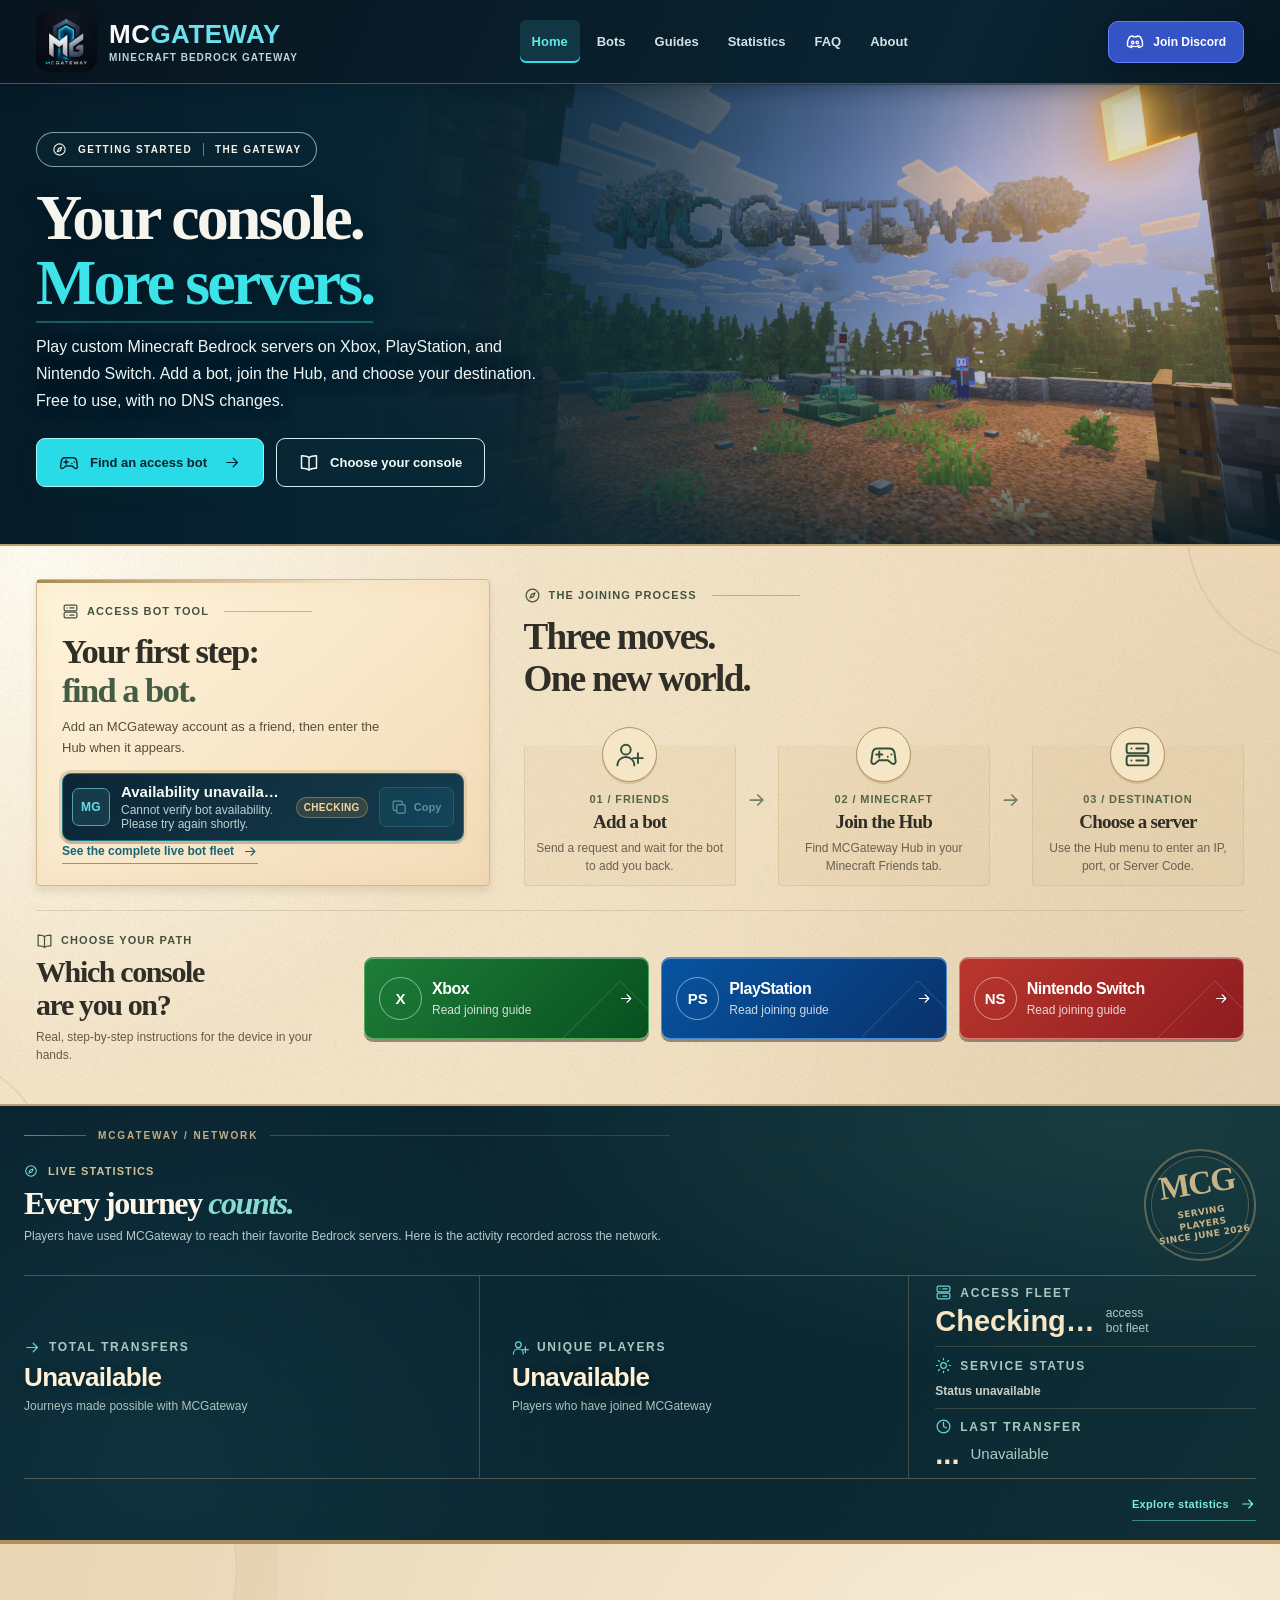
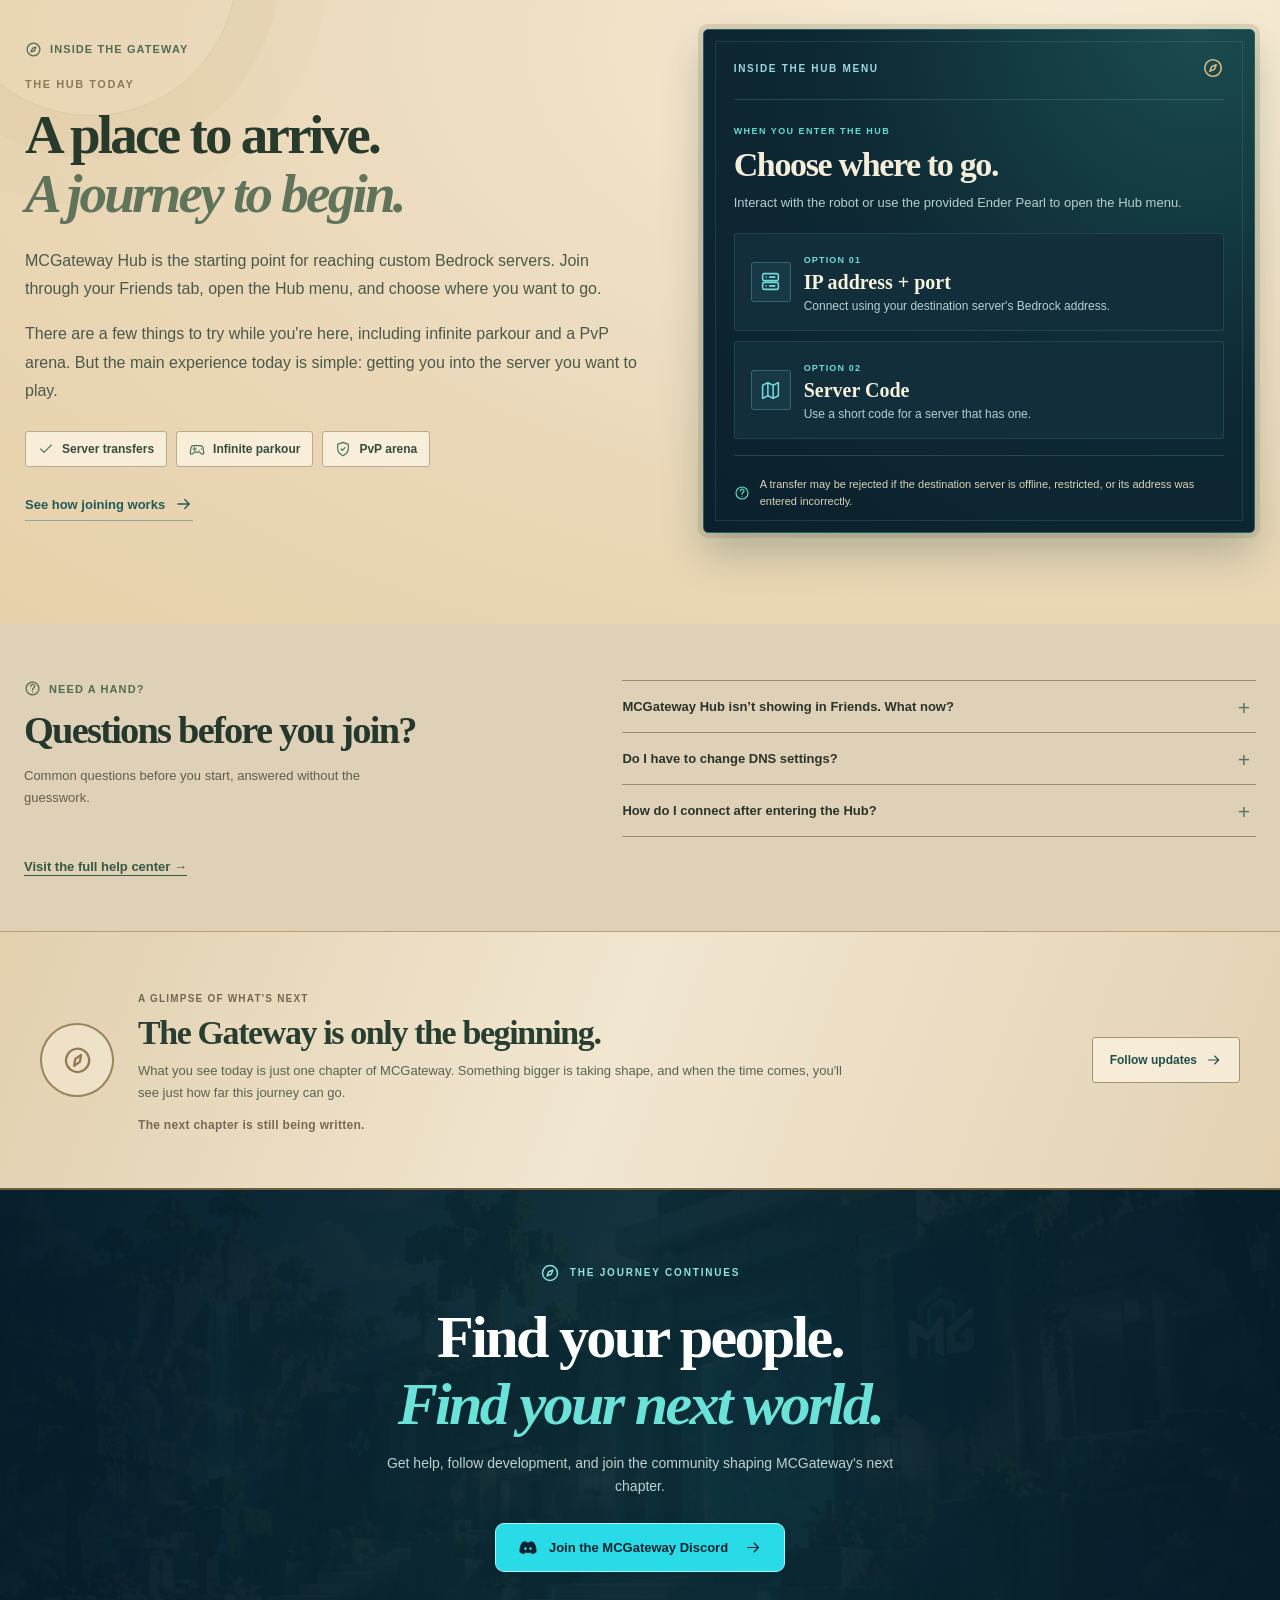
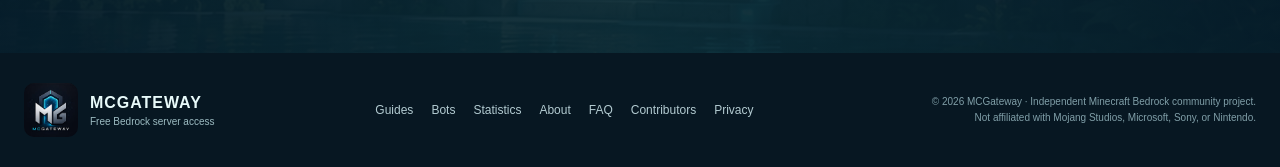
==== commit 6e1b6bee: "Clarify destination transfer failures including server address typos" ====
--- a/index.html
+++ b/index.html
@@ -138,7 +138,7 @@
 <div class="hub-route-top"><span>INSIDE THE HUB MENU</span><svg aria-hidden="true" class="icon"><use href="#i-compass"></use></svg></div>
 <div class="hub-menu-heading"><span class="hub-menu-overline">WHEN YOU ENTER THE HUB</span><h3>Choose where to go.</h3><p>Interact with the robot or use the provided Ender Pearl to open the Hub menu.</p></div>
 <div class="hub-menu-options"><div class="hub-menu-option"><span class="hub-menu-option-symbol"><svg aria-hidden="true" class="icon"><use href="#i-server"></use></svg></span><div><small>OPTION 01</small><strong>IP address + port</strong><p>Connect using your destination server's Bedrock address.</p></div></div><div class="hub-menu-option"><span class="hub-menu-option-symbol"><svg aria-hidden="true" class="icon"><use href="#i-map"></use></svg></span><div><small>OPTION 02</small><strong>Server Code</strong><p>Use a short code for a server that has one.</p></div></div></div>
-<div class="hub-route-foot"><svg aria-hidden="true" class="icon"><use href="#i-help"></use></svg> Destination servers can still reject a transfer if they're offline or restricted</div>
+<div class="hub-route-foot"><svg aria-hidden="true" class="icon"><use href="#i-help"></use></svg> A transfer may be rejected if the destination server is offline, restricted, or its address was entered incorrectly.</div>
 </div>
 </div>
 </section>
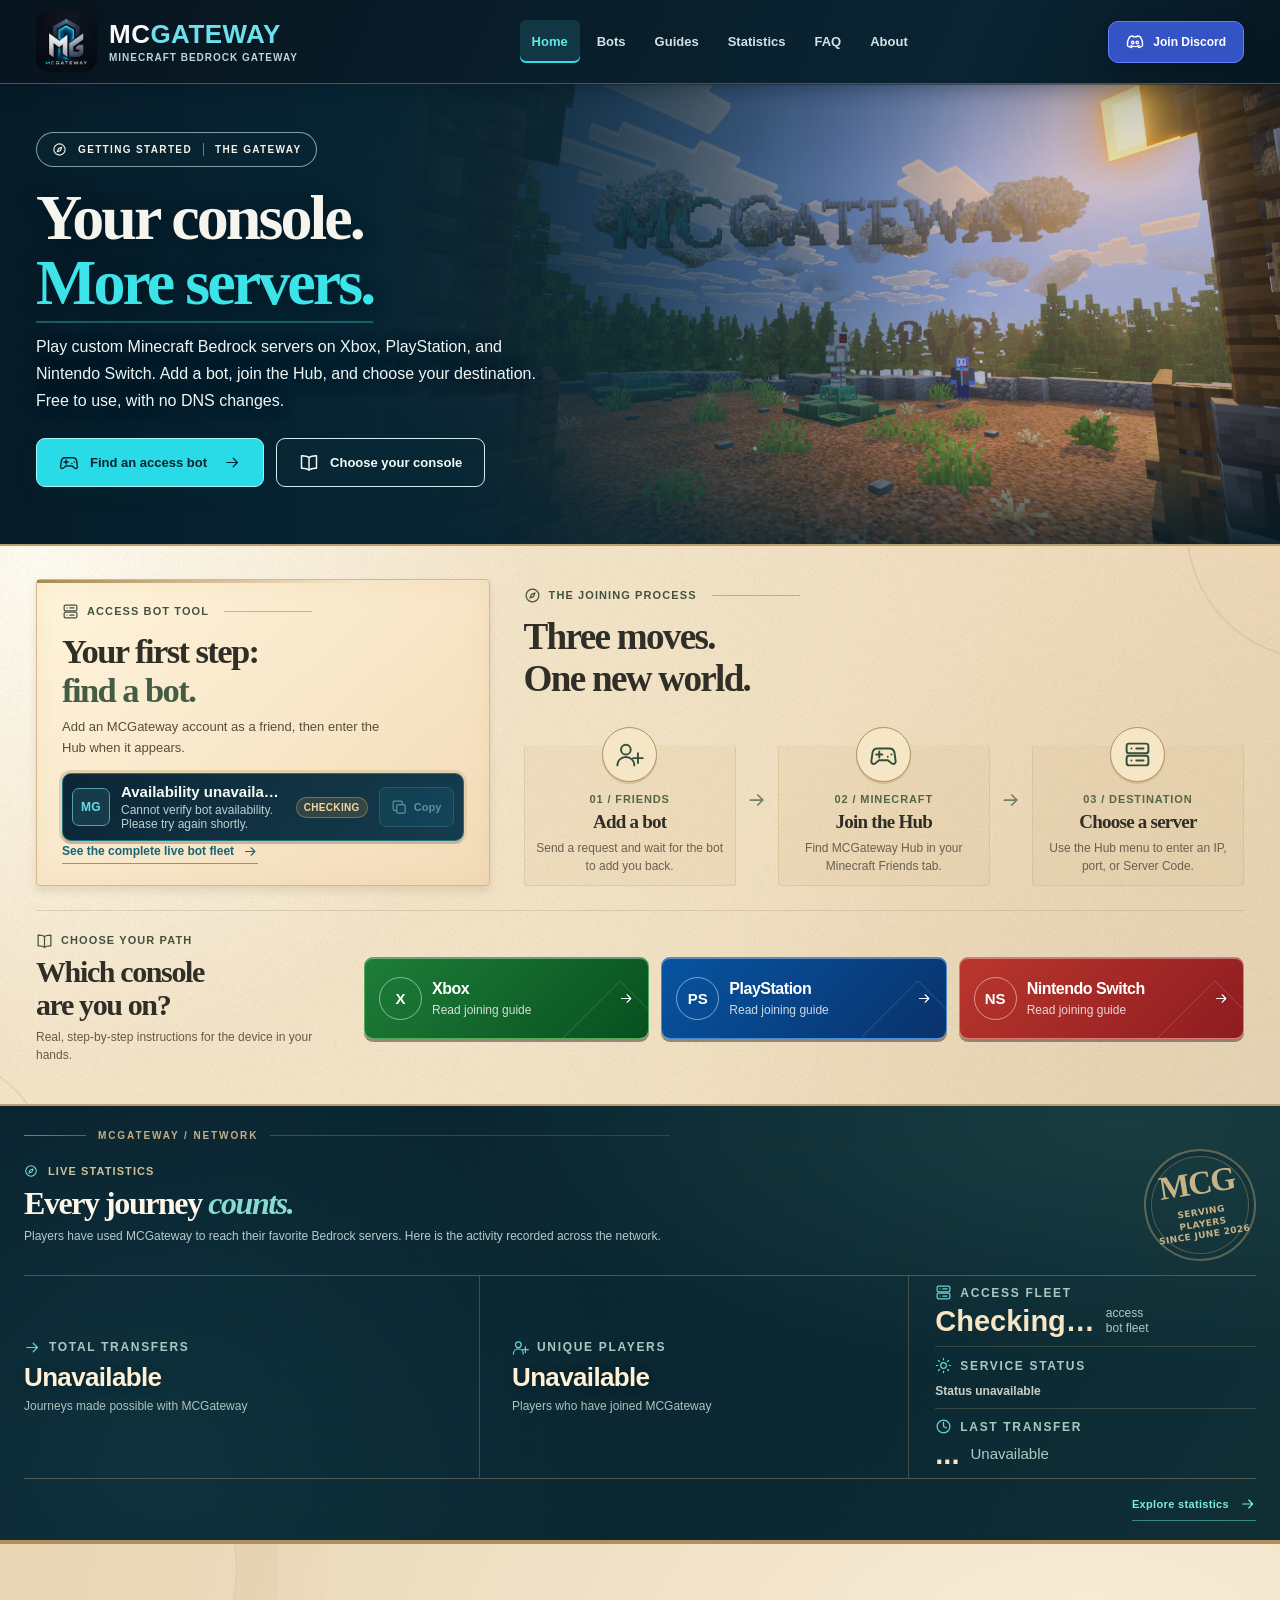
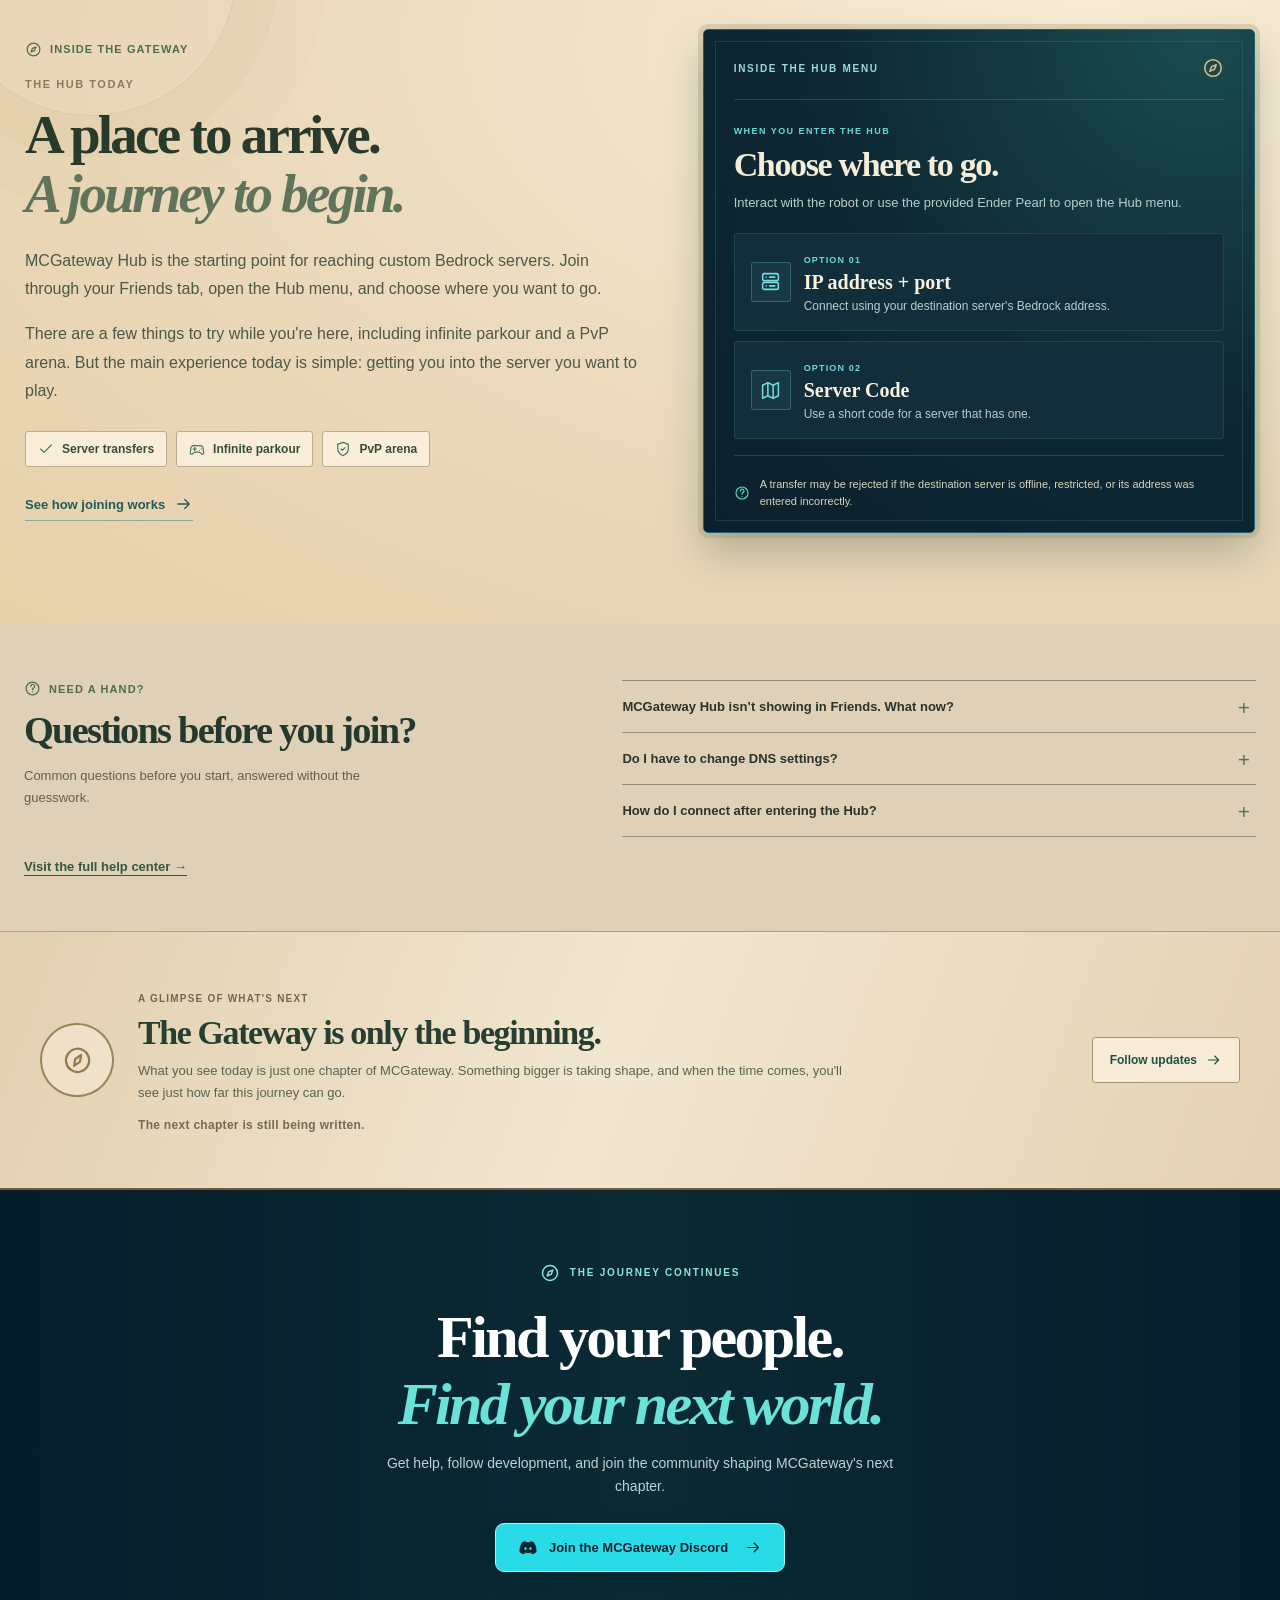
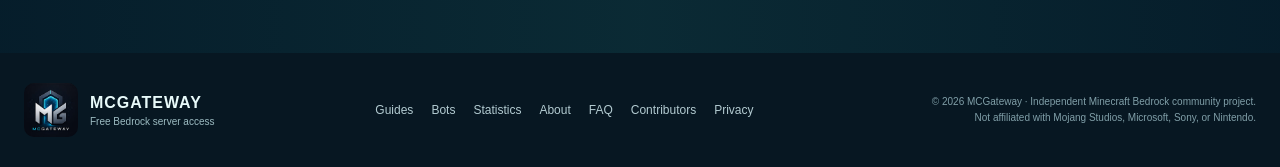
==== commit 0a85c7f2: "Use community Minecraft river valley screenshot in shared closing background" ====
--- a/index.html
+++ b/index.html
@@ -8,7 +8,7 @@
 <meta content="MCGateway is a free Minecraft Bedrock gateway. Add an access bot through Friends and join custom servers from Xbox, PlayStation, or Nintendo Switch without changing DNS." name="description"/>
 <title>MCGateway | Join Custom Minecraft Bedrock Servers from Console</title>
 <link href="assets/mcgateway-original-logo.png" rel="icon" type="image/png"/>
-<link href="styles.css?v=20261121-transfer-unit-15" rel="stylesheet"/>
+<link href="styles.css?v=20261121-forest-river-footer" rel="stylesheet"/>
 <script defer src="rolling-numbers.js"></script><script defer="" src="app.js?v=20261121-split-transfer-age"></script>
 <meta content="MCGateway" property="og:site_name"/><meta content="website" property="og:type"/><meta content="MCGateway | Explore beyond the server list" property="og:title"/><meta content="MCGateway is a free Minecraft Bedrock gateway. Add an access bot through Friends and join custom servers from Xbox, PlayStation, or Nintendo Switch without changing DNS." property="og:description"/><meta content="https://jaxdoesit.github.io/mcgateway-v3-preview/assets/social-card.jpg" property="og:image"/><meta content="summary_large_image" name="twitter:card"/></head>
 <body class="home-page">
--- a/styles.css
+++ b/styles.css
@@ -90,7 +90,8 @@
 .horizons-grid{display:grid;grid-template-columns:1.28fr 1fr 1fr;gap:15px;position:relative}.mode-feature{min-height:277px;padding:29px 25px;position:relative;display:flex;flex-direction:column;align-items:flex-start;border:1px solid #98d3c84e;overflow:hidden;isolation:isolate}.mode-feature:before{content:"";position:absolute;inset:0;z-index:-2}.mode-skyblock:before{background:linear-gradient(90deg,#10382edb,#12463470),url('assets/island-concept.jpg');background-position:center;background-size:cover;filter:saturate(.8)}.mode-pvp:before{background:linear-gradient(145deg,#1d3c3f,#122b35)}.mode-building:before{background:radial-gradient(circle at 75% 20%,#294a46,#14302e 64%,#0e2830)}.mode-pvp:after,.mode-building:after{content:"";position:absolute;z-index:-1;width:150px;height:150px;right:-35px;top:-30px;border:20px solid #ffffff0a;transform:rotate(45deg)}.mode-icon{width:40px;height:40px;display:grid;place-items:center;color:#a4f5c4;border:1px solid #a1d8b27d;background:#143f3e80;margin-bottom:20px}.mode-icon .icon{width:22px;height:22px}.mode-label{font-size:9px;letter-spacing:.15em;color:#bce8cb;font-weight:800}.mode-feature h3{font-family:var(--serif);font-size:38px;letter-spacing:-.04em;margin:9px 0 8px}.mode-feature p{color:#d1e3dc;max-width:360px;line-height:1.6;margin:0 0 20px;font-size:13px}.coming-label{margin-top:auto;border:1px solid #d6eacc85;background:#233c3290;padding:7px 10px;font-size:9px;letter-spacing:.13em;font-weight:850;color:#e2eed7}.future-note{font-size:11px;color:#adc7bf;margin:17px 0 0;max-width:900px;line-height:1.55}
 .walkthrough{background:#f1e6d2;padding:77px max(24px,calc((100vw - 1240px)/2)) 87px}.walkthrough-head{display:flex;align-items:end;justify-content:space-between;gap:35px;margin-bottom:30px}.walkthrough-head h2{font-size:clamp(34px,3.6vw,51px);margin:11px 0 0;color:#26382e}.walkthrough-head>p{max-width:335px;color:#6c614f;line-height:1.7;font-size:13px;margin:0 0 4px}.capture-grid{display:grid;grid-template-columns:repeat(3,minmax(0,1fr));gap:20px}.capture{border:1px solid #d0b994;background:#fff6e4;box-shadow:0 5px 0 #d8bf95}.capture-art{height:190px;background:linear-gradient(140deg,#103143,#09212f);border:8px solid #fff6e4;position:relative;color:#d5e8e7;overflow:hidden}.capture-art:after{content:"";position:absolute;inset:0;background:repeating-linear-gradient(0deg,transparent 0,transparent 27px,#c6ebef0d 28px),repeating-linear-gradient(90deg,transparent 0,transparent 27px,#c6ebef0d 28px);pointer-events:none}.capture-chrome{display:flex;gap:4px;position:absolute;top:12px;left:12px}.capture-chrome span{width:5px;height:5px;background:#3d8a92;border-radius:50%}.capture-center{display:flex;flex-direction:column;align-items:center;justify-content:center;height:100%;gap:8px}.capture-center .icon{width:34px;height:34px;color:#90d6d3}.capture-center strong{font-size:10px;letter-spacing:.16em;color:#e6f6f3}.capture-center small{font-size:9px;color:#87acb2}.capture-copy{padding:12px 18px 21px}.capture-copy>span{font-size:9px;color:#687c60;letter-spacing:.12em;font-weight:820}.capture-copy h3{font-family:var(--serif);margin:7px 0 6px;letter-spacing:-.035em;font-size:21px}.capture-copy p{font-size:12px;line-height:1.6;color:#6d6556;margin:0}
 .help-strip{background:#dfd1b7;padding:56px max(24px,calc((100vw - 1240px)/2));color:#2b3429}.help-inner{display:grid;grid-template-columns:.9fr 1.1fr;gap:80px}.help-inner h2{font-size:clamp(29px,3vw,41px);margin:12px 0;color:#25382d}.help-inner p{font-size:13px;color:#635e4e;line-height:1.65;max-width:380px}.questions{border-top:1px solid #988e76}.questions details{border-bottom:1px solid #988e76;padding:0}.questions summary{cursor:pointer;list-style:none;padding:18px 27px 18px 0;font-size:13px;font-weight:780;position:relative}.questions summary::-webkit-details-marker{display:none}.questions summary:after{content:"+";position:absolute;right:6px;top:15px;font-size:21px;font-weight:400;color:#567360}.questions details[open] summary:after{content:"−"}.questions details p{margin:0 16px 17px 0;line-height:1.65;font-size:12px;color:#655d4b}
-.closing{color:#fff;position:relative;isolation:isolate;background:#082531;padding:73px 24px 81px;text-align:center;overflow:hidden}.closing:before{content:"";position:absolute;inset:0;z-index:-2;background:url('assets/island-concept.jpg') center 57%/cover;opacity:.15;filter:grayscale(.4)}.closing:after{content:"";position:absolute;inset:0;z-index:-1;background:linear-gradient(90deg,#051b29c8,#0c2d36a6,#051b29cc)}.closing-inner{max-width:700px;margin:auto}.closing-kicker{color:#8ce5d9;font-size:10px;letter-spacing:.18em;font-weight:820;display:flex;align-items:center;justify-content:center;gap:10px}.closing h2{font-family:var(--serif);font-size:clamp(40px,4.7vw,63px);line-height:1.12;letter-spacing:-.045em;margin:20px 0 15px}.closing h2 em{color:#6be2d8;font-style:italic}.closing p{color:#bdd2d2;font-size:14px;line-height:1.65;max-width:510px;margin:0 auto 25px}.closing .action-primary{margin:auto}
+.closing{color:#fff;position:relative;isolation:isolate;background:#082531;padding:73px 24px 81px;text-align:center;overflow:hidden}/* Screenshot by Diav, CubeCraft community: https://www.cubecraft.net/threads/realistic-landscape.252895/ */
+.closing:before{content:"";position:absolute;inset:0;z-index:-2;background:url('https://www.cubecraft.net/attachments/170932/') center 54%/cover no-repeat;opacity:.28;filter:saturate(.85)}.closing:after{content:"";position:absolute;inset:0;z-index:-1;background:linear-gradient(90deg,#051b29c8,#0c2d36a6,#051b29cc)}.closing-inner{max-width:700px;margin:auto}.closing-kicker{color:#8ce5d9;font-size:10px;letter-spacing:.18em;font-weight:820;display:flex;align-items:center;justify-content:center;gap:10px}.closing h2{font-family:var(--serif);font-size:clamp(40px,4.7vw,63px);line-height:1.12;letter-spacing:-.045em;margin:20px 0 15px}.closing h2 em{color:#6be2d8;font-style:italic}.closing p{color:#bdd2d2;font-size:14px;line-height:1.65;max-width:510px;margin:0 auto 25px}.closing .action-primary{margin:auto}
 .footer{background:#071722;color:#c6d7d7;padding:30px 24px}.footer-inner{max-width:var(--content);margin:auto;display:grid;grid-template-columns:1fr 1.3fr 1.4fr;gap:40px;align-items:center}.footer-brand{display:flex;align-items:center;gap:12px}.footer-brand img{border-radius:10px}.footer-brand div{display:flex;flex-direction:column;gap:4px}.footer-brand strong{font-size:16px;letter-spacing:.06em;color:#e8fafa}.footer-brand span{font-size:10px;color:#9cbbc1}.footer nav{display:flex;flex-wrap:wrap;gap:10px 18px}.footer nav a{font-size:12px;color:#b3cbd1}.footer nav a:hover{color:#68e5e6}.footer-fine{color:#809fa8;font-size:10px;line-height:1.6;text-align:right}
 .toast{position:fixed;bottom:22px;left:50%;transform:translate(-50%,12px);z-index:500;max-width:min(480px,calc(100% - 40px));padding:12px 16px;border:1px solid #79e9eb;background:#0d3040;color:#e8f9fa;border-radius:9px;box-shadow:0 10px 25px #0006;pointer-events:none;opacity:0;transition:opacity .17s,transform .17s;font-size:12px;text-align:center}.toast.visible{opacity:1;transform:translate(-50%,0)}
 @media (max-width:1240px){.brand{min-width:270px}.brand-type strong{font-size:23px}.desktop-nav a{padding-inline:9px}.nav-inner{gap:15px}.journal-top-grid{grid-template-columns:minmax(320px,.88fr) minmax(0,1.15fr);gap:21px}.journal-page{padding:25px}.console-choice{grid-template-columns:240px 1fr;gap:20px}.console{padding:12px 10px}.console strong{font-size:14px}.console-symbol{width:37px;height:37px}.story-grid{gap:45px}}
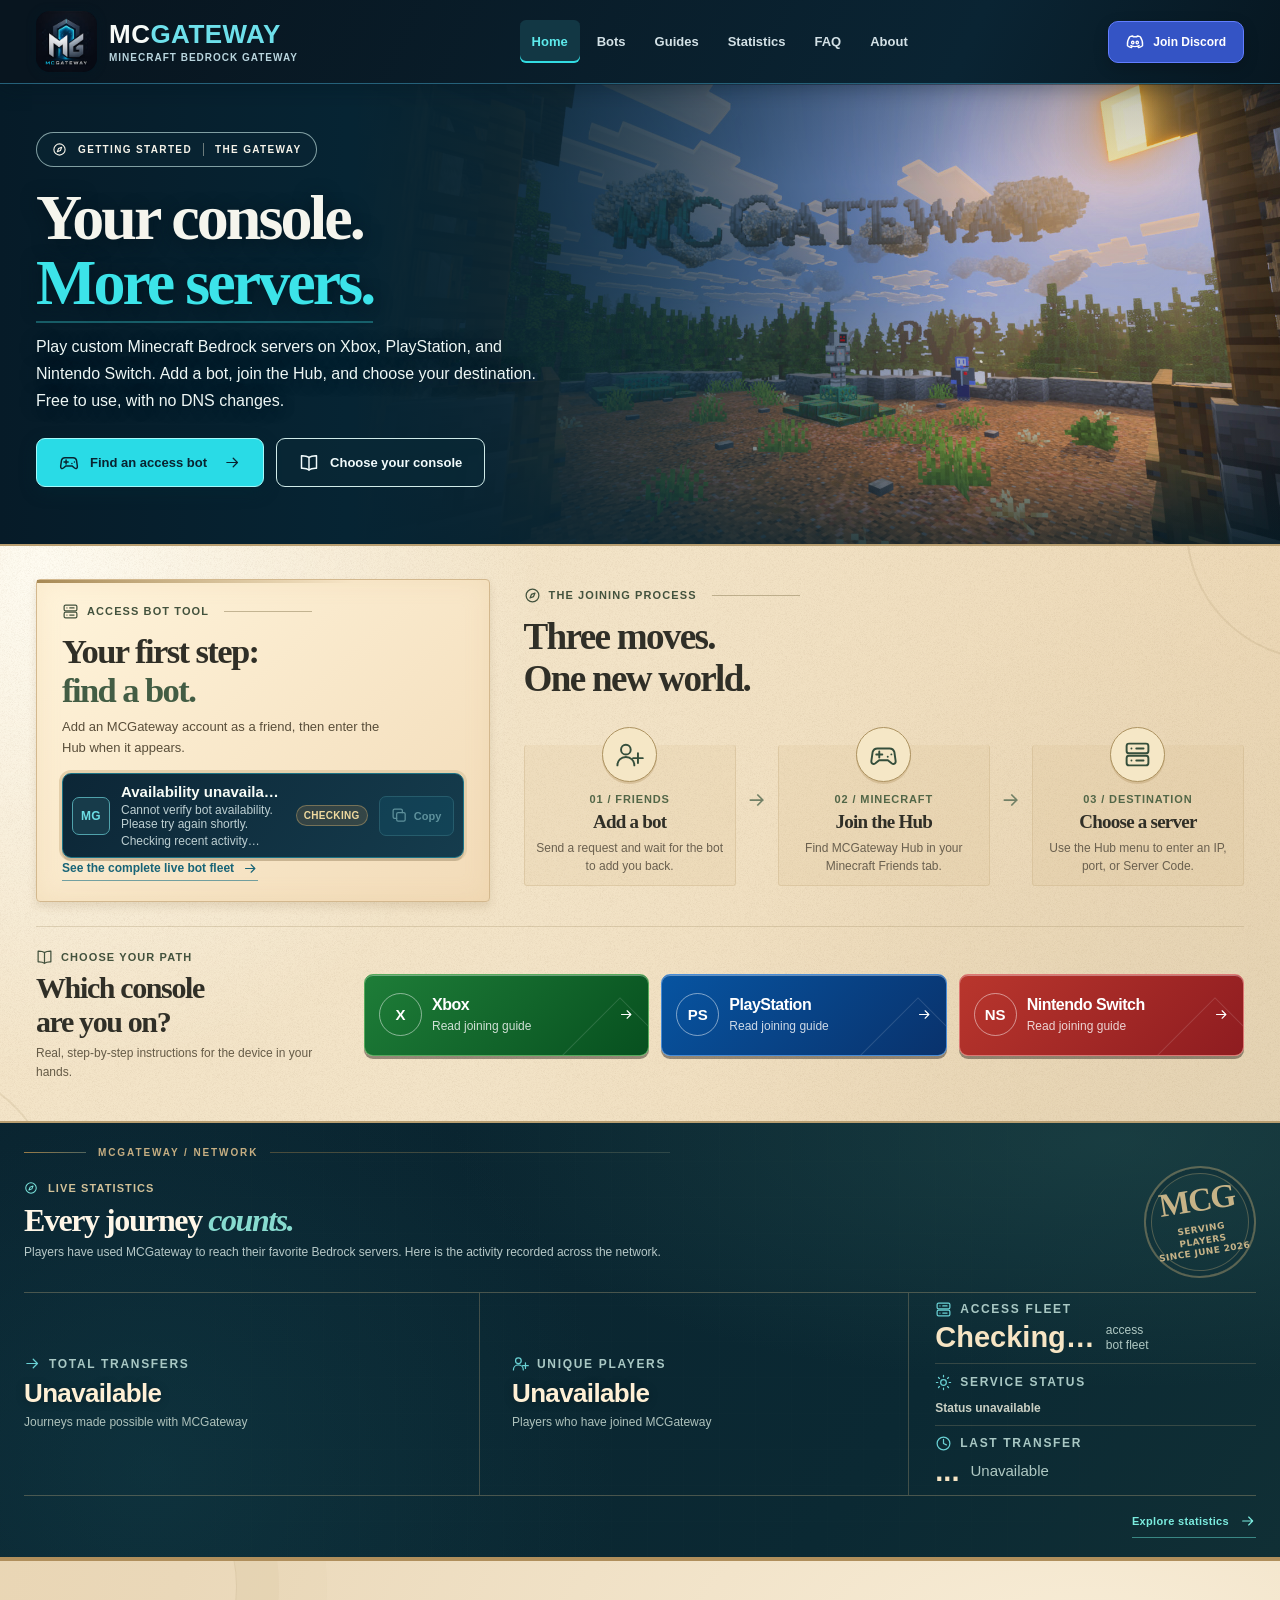
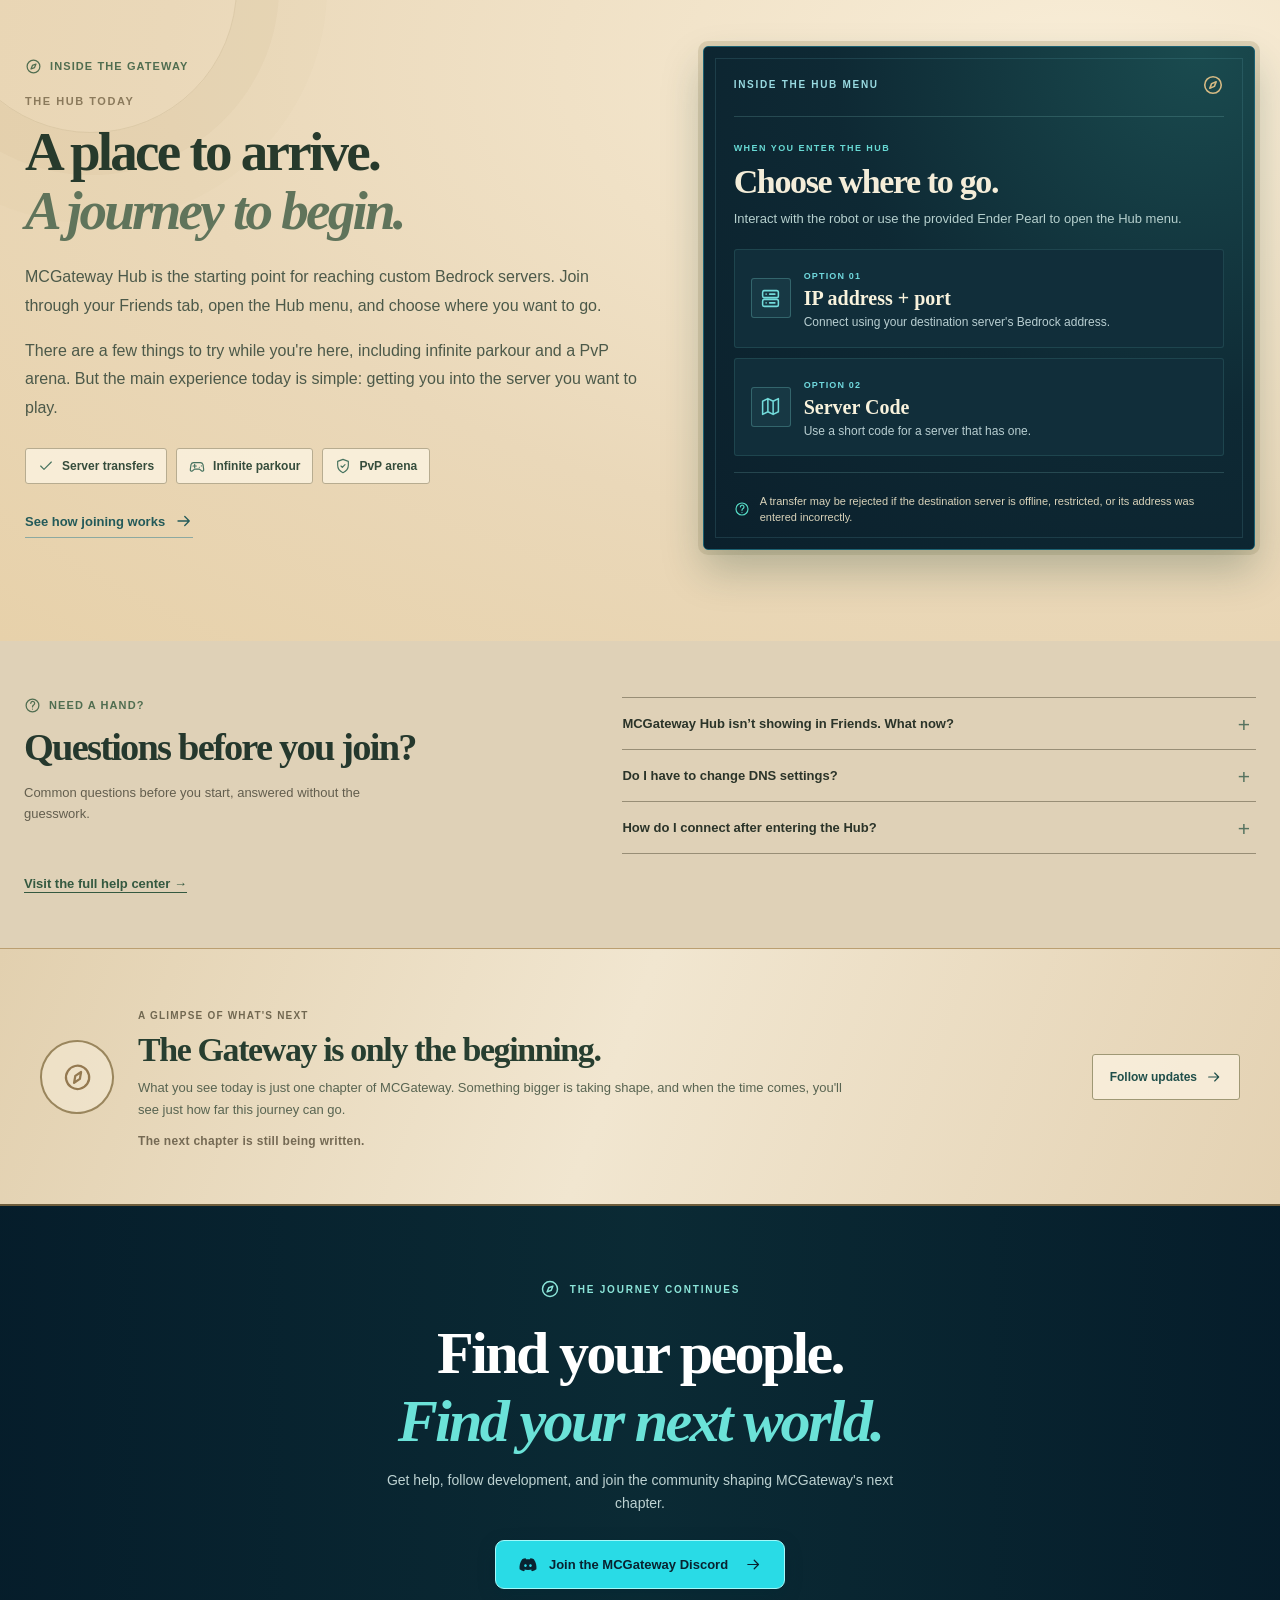
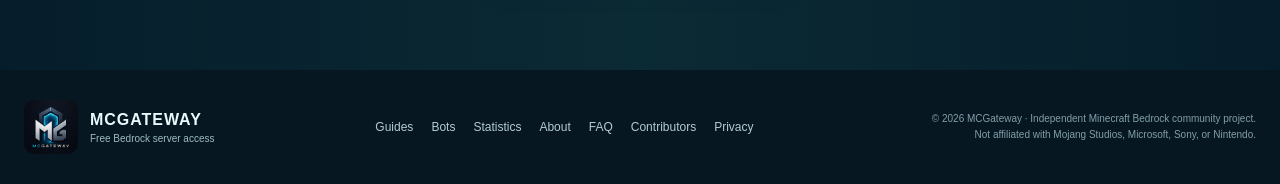
==== commit 74b41a2e: "Keep recommendations stable, show live bot activity, and simplify Bots page: index.html" ====
--- a/index.html
+++ b/index.html
@@ -8,8 +8,8 @@
 <meta content="MCGateway is a free Minecraft Bedrock gateway. Add an access bot through Friends and join custom servers from Xbox, PlayStation, or Nintendo Switch without changing DNS." name="description"/>
 <title>MCGateway | Join Custom Minecraft Bedrock Servers from Console</title>
 <link href="assets/mcgateway-original-logo.png" rel="icon" type="image/png"/>
-<link href="styles.css?v=20261121-forest-river-footer" rel="stylesheet"/>
-<script defer src="rolling-numbers.js"></script><script defer="" src="app.js?v=20261121-split-transfer-age"></script>
+<link href="styles.css?v=20261121-hub-headers" rel="stylesheet"/>
+<script defer src="rolling-numbers.js"></script><script defer="" src="app.js?v=20261121-stable-recommendations"></script>
 <meta content="MCGateway" property="og:site_name"/><meta content="website" property="og:type"/><meta content="MCGateway | Explore beyond the server list" property="og:title"/><meta content="MCGateway is a free Minecraft Bedrock gateway. Add an access bot through Friends and join custom servers from Xbox, PlayStation, or Nintendo Switch without changing DNS." property="og:description"/><meta content="https://jaxdoesit.github.io/mcgateway-v3-preview/assets/social-card.jpg" property="og:image"/><meta content="summary_large_image" name="twitter:card"/></head>
 <body class="home-page">
 <svg aria-hidden="true" class="icon-library" focusable="false" xmlns="http://www.w3.org/2000/svg">
@@ -59,7 +59,7 @@
 <div class="eyebrow"><svg class="icon"><use href="#i-server"></use></svg> ACCESS BOT TOOL <span class="ink-rule"></span></div>
 <h2 id="botHeading">Your first step:<br/><span>find a bot.</span></h2>
 <p class="body-intro">Add an MCGateway account as a friend, then enter the Hub when it appears.</p>
-<div aria-label="Recommended MCGateway access bot" class="bot-tool" data-live-bot-widget=""><div aria-hidden="true" class="bot-avatar">MG</div><div class="bot-identity"><strong data-bot-name="">Checking availability…</strong><small data-bot-help="">Connecting to the MCGateway bot fleet</small></div><span class="bot-preview-badge" data-bot-state="">CHECKING</span><button aria-label="Copy recommended gamertag" class="bot-copy" data-bot-copy="" disabled="" type="button"><svg class="icon"><use href="#i-copy"></use></svg><span data-copy-label="">Copy</span></button></div>
+<div aria-label="Recommended MCGateway access bot" class="bot-tool" data-live-bot-widget=""><div aria-hidden="true" class="bot-avatar">MG</div><div class="bot-identity"><strong data-bot-name="">Checking availability…</strong><small data-bot-help="">Connecting to the MCGateway bot fleet</small><small class="bot-activity" data-bot-last-used="">Checking recent activity…</small></div><span class="bot-preview-badge" data-bot-state="">CHECKING</span><button aria-label="Copy recommended gamertag" class="bot-copy" data-bot-copy="" disabled="" type="button"><svg class="icon"><use href="#i-copy"></use></svg><span data-copy-label="">Copy</span></button></div>
 <a class="ink-link" href="bots.html">See the complete live bot fleet <svg class="icon"><use href="#i-arrow"></use></svg></a>
 </section>
 <section aria-labelledby="pathHeading" class="path-section" id="journey">
--- a/styles.css
+++ b/styles.css
@@ -124,7 +124,7 @@
 
 /* Inner pages get a field-manual cover and a quiet paper landscape below it. */
 .inner-hero{min-height:318px;position:relative;isolation:isolate;overflow:hidden;background:#0d2a37;color:#f6f4e9;border-bottom:4px solid #2b8492}
-.inner-hero-art{position:absolute;inset:0 0 0 34%;z-index:-2;background:url('assets/island-concept.jpg') 50% 46%/cover no-repeat;opacity:.79;filter:saturate(1.1)}
+.inner-hero-art{position:absolute;inset:0 0 0 34%;z-index:-2;background:url('assets/current-hub-hero.jpg') 50% 50%/cover no-repeat;opacity:.9;filter:saturate(1.12) contrast(1.04)}
 .inner-hero:after{content:"";position:absolute;inset:0;z-index:-1;background:linear-gradient(90deg,#071d2b 0%,#082a38 39%,#0b2a34a8 63%,#0b283519),linear-gradient(0deg,#081721c4,transparent 33%)}
 .inner-hero-wrap{width:min(calc(100% - 72px),var(--content));margin:auto;padding:46px 0 55px;position:relative;z-index:2}
 .inner-hero h1{font-family:Georgia,'Times New Roman',serif;font-size:clamp(42px,5.2vw,75px);letter-spacing:-.055em;line-height:1.06;max-width:830px;margin:20px 0 15px;text-shadow:0 3px 12px #00151f99}
@@ -438,3 +438,52 @@
 .home-page .ledger-bottom{justify-content:flex-end}
 .home-page .ledger-transfer .ledger-label{color:#a9c8c4}
 .home-page .ledger-transfer .ledger-label .icon{color:#69d1d4}
+
+
+/* Bots page: clearer controls, accessible card actions, and tidy mobile summary. */
+.bots-page .fleet-overview{margin-bottom:10px}
+.bots-page .fleet-overview-under{display:flex;justify-content:space-between;align-items:flex-start;gap:16px;flex-wrap:wrap;margin:0 0 31px}
+.bots-page .fleet-summary{font-size:14px;color:#3d6251;font-weight:750;margin:6px 0}
+.bots-page .fleet-status-help{max-width:440px;color:#465e4b;font-size:12px;line-height:1.65}
+.bots-page .fleet-status-help summary{font-weight:750;cursor:pointer;text-decoration:underline;text-underline-offset:3px}
+.bots-page .fleet-status-help p{margin:9px 0 0;padding:12px;background:#ece2c9;border:1px solid #cbb899;border-radius:7px}
+.bots-page .fleet-controls{gap:10px}
+.bots-page .fleet-controls label{font-size:13px}
+.bots-page .fleet-filter{display:inline-flex;align-items:center;gap:8px;padding:10px 12px;background:#f3e6cf;border:1px solid #c5b18c;border-radius:7px;min-height:44px;cursor:pointer}
+.bots-page .fleet-filter input{width:16px;height:16px;accent-color:#246b63}
+.bots-page .fleet-entry{gap:12px}
+.bots-page .fleet-entry h3{font-size:20px}
+.bots-page .fleet-status{font-size:11px}
+.bots-page .fleet-entry p{font-size:13px;line-height:1.5}
+.bots-page .fleet-entry small{font-size:12px;line-height:1.4;min-height:0}
+.bots-page .fleet-entry-actions{display:flex;gap:7px;flex-wrap:wrap;margin-top:auto;padding-top:3px}
+.bots-page .fleet-entry .outline-small{margin:0;align-self:auto;min-height:40px;font-size:12px;padding:9px 11px}
+.bots-page .fleet-entry .roster-copy{border-color:#2d7b78;background:#e1efdc}
+.bots-page .fleet-entry .roster-copy:hover:not(:disabled){background:#c7e9d0}
+.bots-page .fleet-entry .roster-copy:disabled{background:#e9e1d1}
+.bots-page .fleet-empty[hidden]{display:none}
+.bots-page .fleet-empty{margin:0 0 20px}
+.bots-page .fleet-overview span{font-size:11px}
+.bots-page .inline-bot-actions strong{font-size:19px}
+.bots-page .inline-bot-widget p{font-size:14px}
+.bots-page .fleet-entry button:focus-visible,.bots-page .fleet-controls select:focus-visible,.bots-page .fleet-filter input:focus-visible{outline:3px solid #168f96;outline-offset:3px}
+.bots-page .bots-closing{padding:63px 22px 72px}
+.bots-page .bots-closing h2{font-size:clamp(37px,4.5vw,54px)}
+.bots-page .bots-closing-actions{display:flex;align-items:center;justify-content:center;flex-wrap:wrap;gap:19px}
+.bots-page .bots-closing .action-primary{margin:0}
+.bots-page .bots-closing-help{color:#c5e4e0;display:inline-flex;align-items:center;gap:8px;font-size:13px;font-weight:750;text-decoration:underline;text-underline-offset:4px}
+.bots-page .bots-closing-help .icon{width:16px;height:16px}
+@media(max-width:640px){
+  .bots-page .fleet-overview{grid-template-columns:repeat(6,minmax(0,1fr))}
+  .bots-page .fleet-overview>div{grid-column:span 2;padding:16px 6px;border-bottom:1px solid #c0ab86}
+  .bots-page .fleet-overview>div:nth-child(3){border-right:0}
+  .bots-page .fleet-overview>div:nth-child(n+4){grid-column:span 3;border-bottom:0}
+  .bots-page .fleet-overview>div:last-child{border-right:0}
+  .bots-page .fleet-overview span{font-size:10px;letter-spacing:.025em}
+  .bots-page .fleet-entry h3{font-size:20px}
+  .bots-page .fleet-status{font-size:11px}
+  .bots-page .fleet-controls{align-items:stretch}
+  .bots-page .fleet-controls select{max-width:none}
+  .bots-page .fleet-status-help{max-width:100%}
+  .bots-page .bots-closing-actions{flex-direction:column;gap:15px}
+}
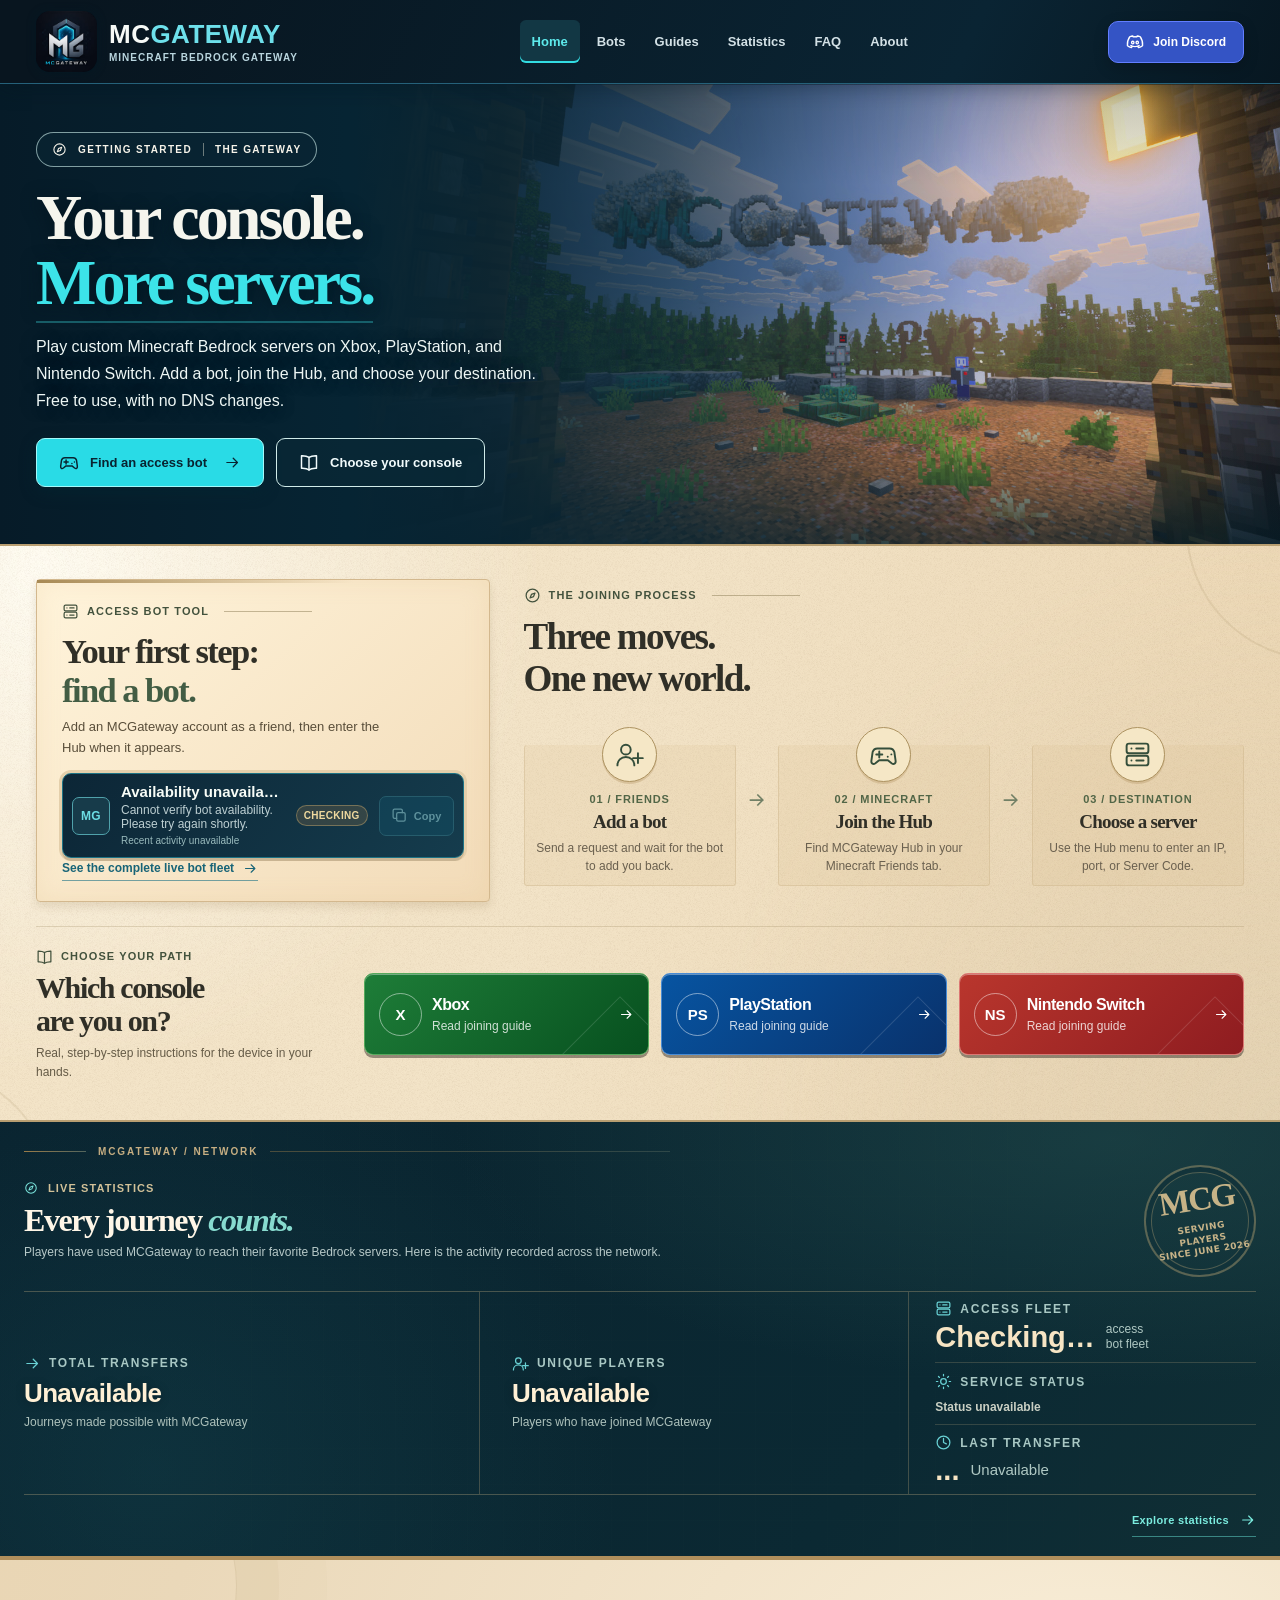
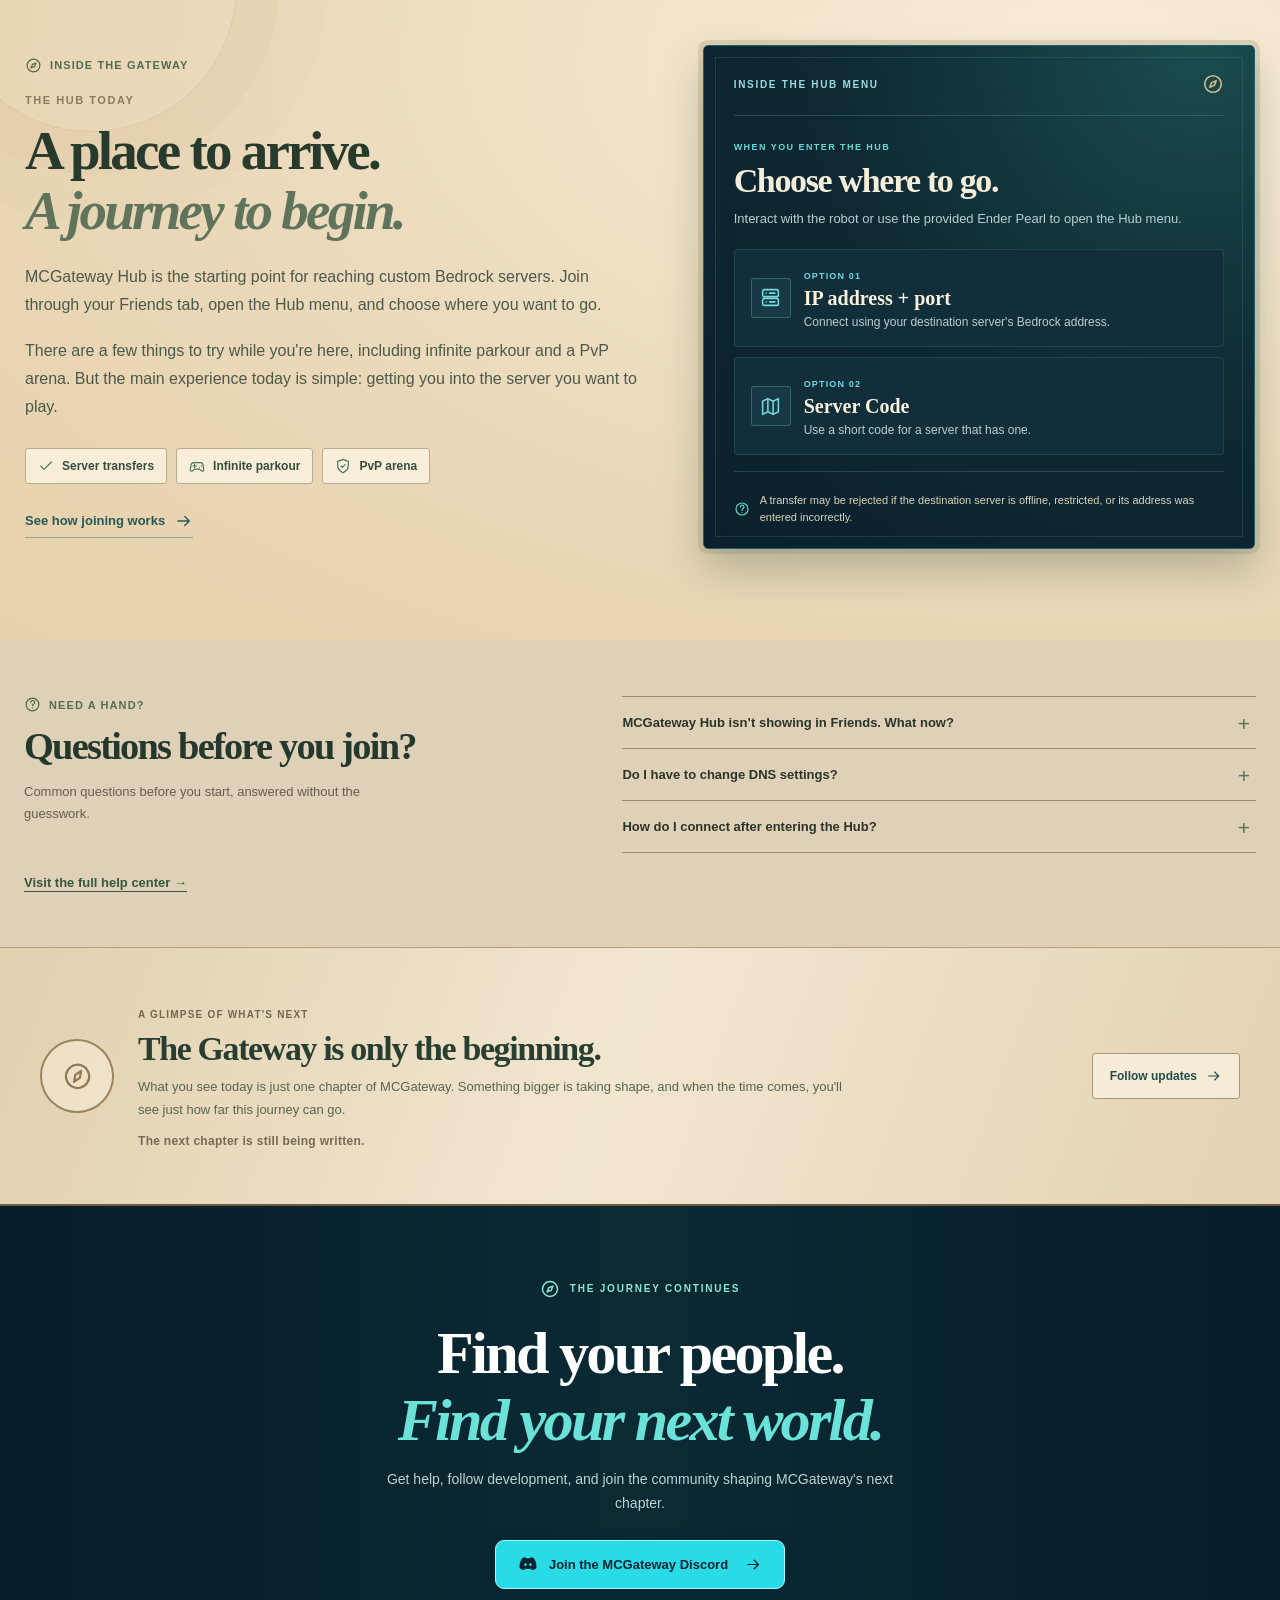
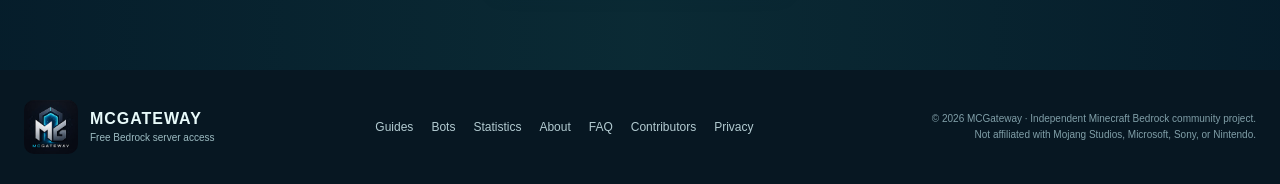
==== commit 56600b43: "Load updated activity-first recommendation logic on index.html" ====
--- a/index.html
+++ b/index.html
@@ -9,7 +9,7 @@
 <title>MCGateway | Join Custom Minecraft Bedrock Servers from Console</title>
 <link href="assets/mcgateway-original-logo.png" rel="icon" type="image/png"/>
 <link href="styles.css?v=20261121-hub-headers" rel="stylesheet"/>
-<script defer src="rolling-numbers.js"></script><script defer="" src="app.js?v=20261121-stable-recommendations"></script>
+<script defer src="rolling-numbers.js"></script><script defer="" src="app.js?v=20261121-activity-recommendation"></script>
 <meta content="MCGateway" property="og:site_name"/><meta content="website" property="og:type"/><meta content="MCGateway | Explore beyond the server list" property="og:title"/><meta content="MCGateway is a free Minecraft Bedrock gateway. Add an access bot through Friends and join custom servers from Xbox, PlayStation, or Nintendo Switch without changing DNS." property="og:description"/><meta content="https://jaxdoesit.github.io/mcgateway-v3-preview/assets/social-card.jpg" property="og:image"/><meta content="summary_large_image" name="twitter:card"/></head>
 <body class="home-page">
 <svg aria-hidden="true" class="icon-library" focusable="false" xmlns="http://www.w3.org/2000/svg">
--- a/styles.css
+++ b/styles.css
@@ -487,3 +487,76 @@
   .bots-page .fleet-status-help{max-width:100%}
   .bots-page .bots-closing-actions{flex-direction:column;gap:15px}
 }
+
+
+/* Small live activity details and quiet, but visible unavailable bot cards. */
+.bots-page .inline-bot-actions .bot-activity{display:block;color:#a8c7c1;font-size:12px;line-height:1.45;margin-top:-4px}
+.home-page .bot-identity .bot-activity{display:block;font-size:10px;line-height:1.35;color:#99babc}
+.bots-page .fleet-entry[data-status="full"],
+.bots-page .fleet-entry[data-status="offline"],
+.bots-page .fleet-entry[data-status="near_capacity"],
+.bots-page .fleet-entry[data-status="checking"]{opacity:.77;filter:saturate(.72)}
+.bots-page .fleet-entry.is-selected[data-status="full"],
+.bots-page .fleet-entry.is-selected[data-status="offline"],
+.bots-page .fleet-entry.is-selected[data-status="near_capacity"],
+.bots-page .fleet-entry.is-selected[data-status="checking"]{opacity:.85}
+.bots-page .fleet-entry{transition:opacity .2s ease,filter .2s ease}
+.bots-page .freshness-line{font-size:11px;color:#827965;margin:8px 0 0;line-height:1.5}
+.bots-page .body-note{font-size:12px;line-height:1.6;margin-top:20px;color:#625a4b}
+
+
+/* Bots recommendation: make the actual account the headline. */
+.bots-page .inline-bot-widget{
+  grid-template-columns:minmax(0,1fr) auto;align-items:center;
+  column-gap:36px;row-gap:20px;padding:30px clamp(24px,3vw,40px);
+  border-color:#4d8a8b;
+  background:radial-gradient(ellipse at 14% 0%,#23656b4f,transparent 58%),linear-gradient(127deg,#123b48,#08222e 92%);
+}
+.bots-page .recommended-bot-details{min-width:0}
+.bots-page .recommended-bot-topline{display:flex;align-items:center;gap:12px;flex-wrap:wrap}
+.bots-page .recommended-bot-topline .micro-label{font-size:11px;letter-spacing:.13em;font-weight:840;text-transform:uppercase}
+.bots-page .inline-bot-widget h3[data-bot-name]{
+  font-family:Georgia,'Times New Roman',serif;
+  font-size:clamp(36px,4.2vw,58px);font-weight:700;
+  letter-spacing:-.052em;line-height:1.1;color:#fff1d7;
+  overflow-wrap:anywhere;margin:13px 0 9px;
+}
+.bots-page .recommended-bot-status{
+  font-size:10px;font-weight:850;letter-spacing:.065em;
+  border:1px solid #c1a97875;background:#c1a97826;color:#e8d0a0;
+  border-radius:100px;padding:5px 9px;white-space:nowrap;
+}
+.bots-page .recommended-bot-status[data-status="available"]{background:#285e495e;border-color:#72bf8f80;color:#a5efbf}
+.bots-page .recommended-bot-status[data-status="full"],
+.bots-page .recommended-bot-status[data-status="offline"]{background:#79493c69;border-color:#d58a6e80;color:#f6bca6}
+.bots-page .recommended-bot-status[data-status="near_capacity"]{background:#775c2f75;border-color:#d3ad6b8c;color:#f4d3a0}
+.bots-page .recommended-bot-details p[data-bot-help]{color:#c4d5cf;font-size:14px;line-height:1.55;max-width:540px;margin:0 0 10px}
+.bots-page .recommended-bot-details .bot-activity{display:block;font-size:12px;line-height:1.5;color:#a9ccc5;margin:0}
+.bots-page .inline-bot-actions{min-width:205px;max-width:245px;align-items:stretch;gap:16px}
+.bots-page .inline-bot-actions .small-copy{min-height:48px;align-items:center;justify-content:center;font-size:13px;padding:11px 19px}
+.bots-page .recommended-bot-links{display:flex;align-items:flex-start;flex-direction:column;gap:12px}
+.bots-page .recommendation-refresh{
+  background:none;border:0;padding:0;font:inherit;font-size:12px;
+  font-weight:760;line-height:1.4;color:#b2f2e9;text-decoration:underline;
+  text-underline-offset:4px;text-align:left;cursor:pointer;
+}
+.bots-page .recommendation-refresh:hover,.bots-page .mini-text-link:hover{color:#fff5dc}
+.bots-page .recommendation-refresh:focus-visible,
+.bots-page .inline-bot-actions .small-copy:focus-visible,
+.bots-page .mini-text-link:focus-visible{outline:2px solid #76e7de;outline-offset:5px}
+.bots-page .inline-bot-actions .mini-text-link{
+  text-decoration:none;border-bottom:1px solid #81c6c4a3;padding-bottom:2px;
+  font-size:12px;display:inline-flex;align-items:center;gap:6px;
+}
+@media(max-width:900px){
+  .bots-page .inline-bot-widget{grid-template-columns:1fr}
+  .bots-page .inline-bot-actions{min-width:0;max-width:none;align-items:flex-start}
+  .bots-page .inline-bot-actions .small-copy{min-width:194px}
+  .bots-page .recommended-bot-links{flex-direction:row;flex-wrap:wrap;gap:13px 23px}
+}
+@media(max-width:520px){
+  .bots-page .inline-bot-widget{padding:23px 19px}
+  .bots-page .inline-bot-widget h3[data-bot-name]{font-size:clamp(35px,9.5vw,45px)}
+  .bots-page .inline-bot-actions .small-copy{width:100%}
+  .bots-page .recommended-bot-links{gap:12px 17px}
+}
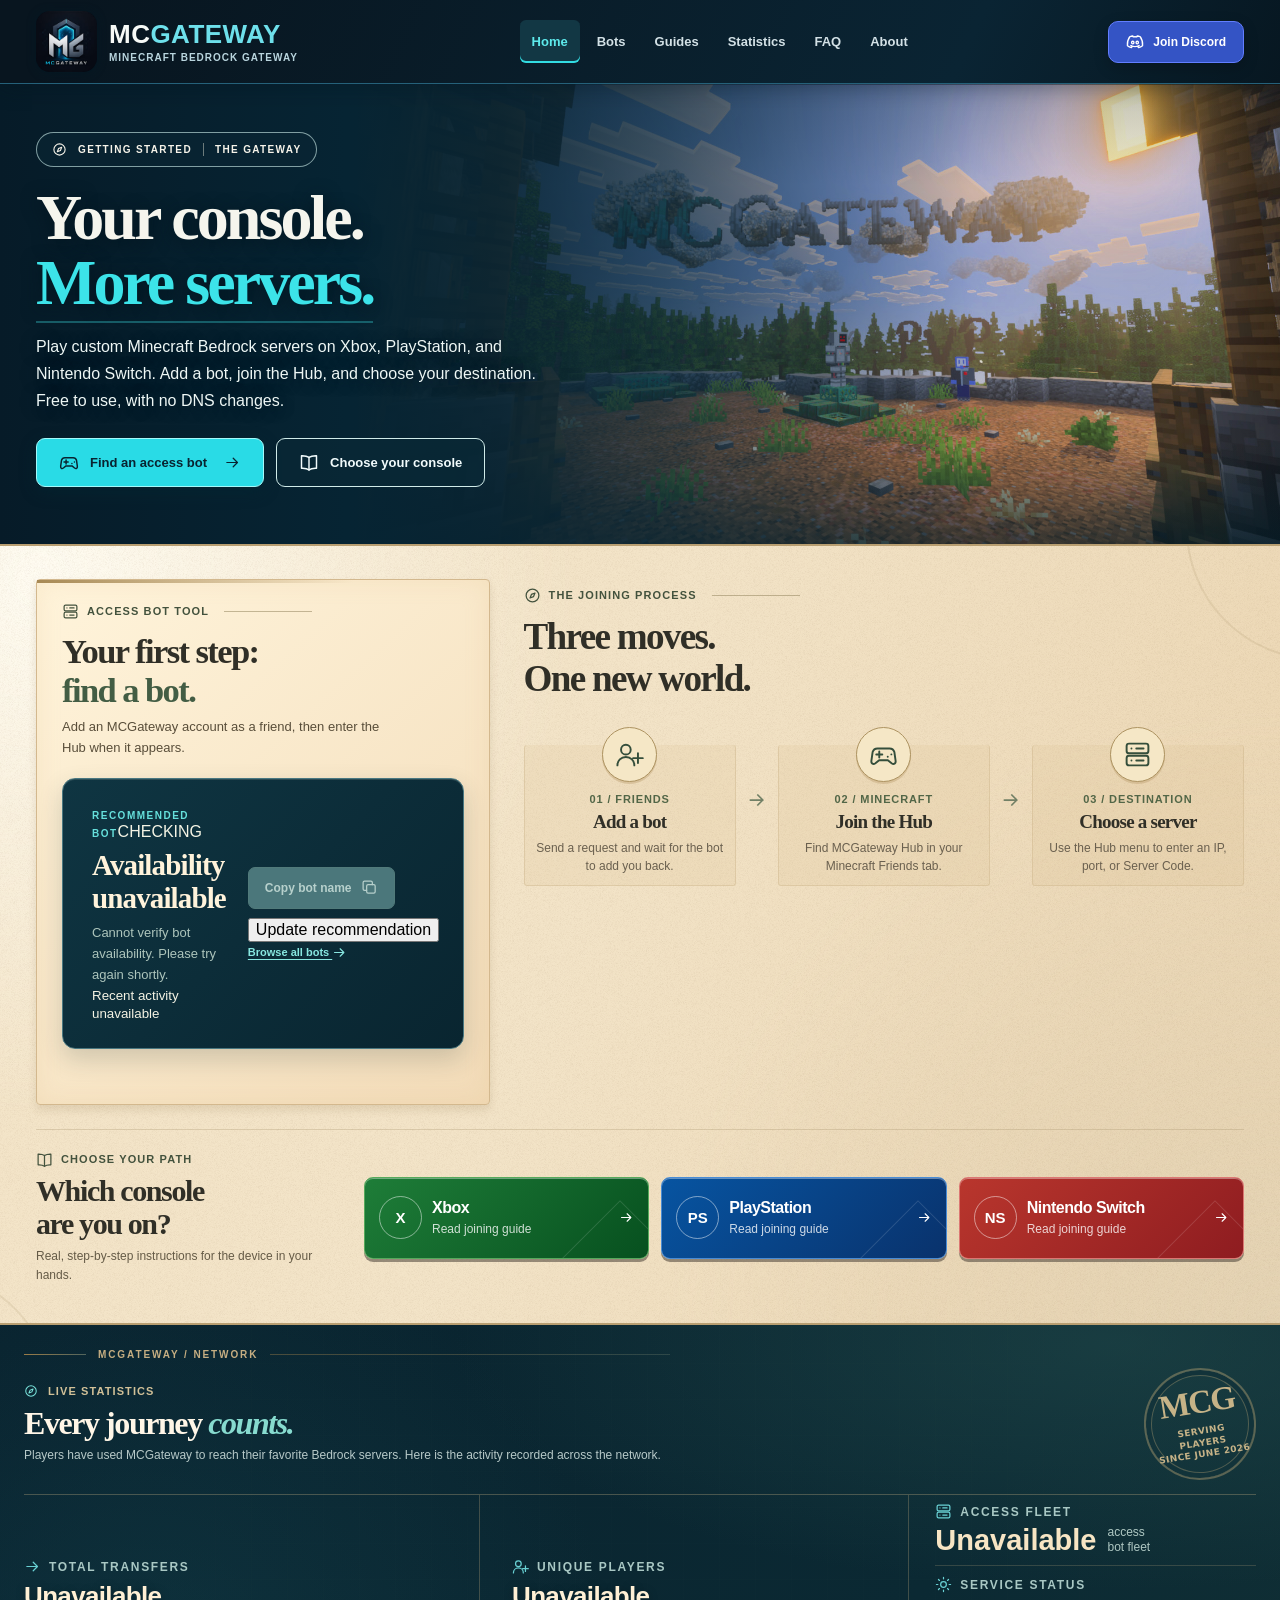
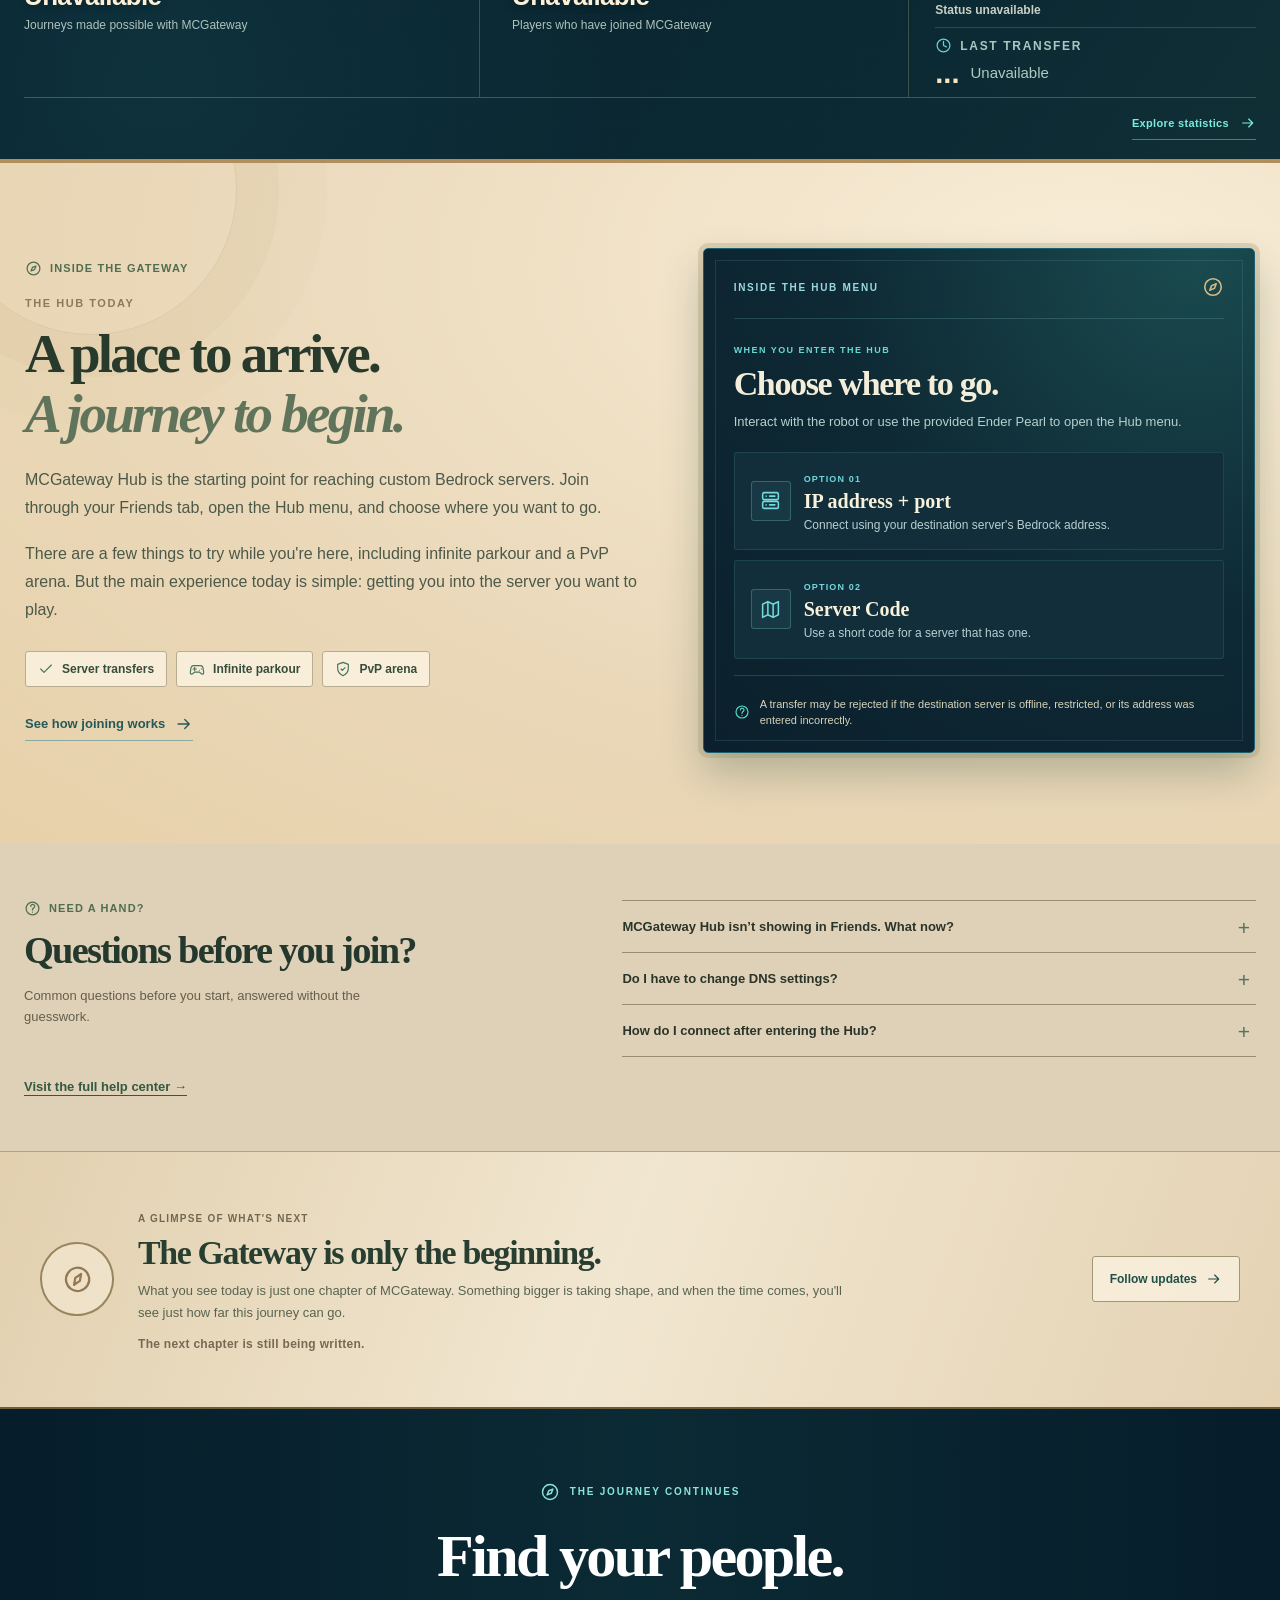
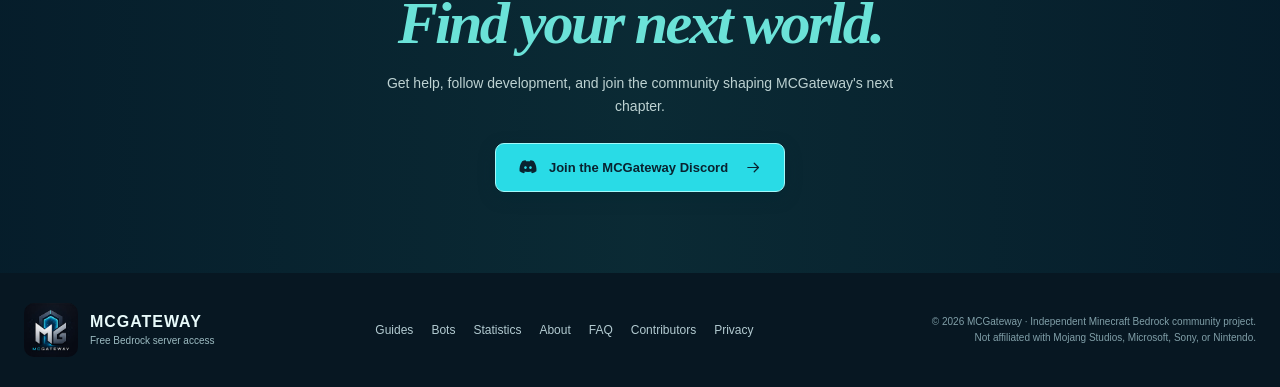
==== commit 61212338: "Match homepage bot recommendation markup to Bots page" ====
--- a/index.html
+++ b/index.html
@@ -8,7 +8,7 @@
 <meta content="MCGateway is a free Minecraft Bedrock gateway. Add an access bot through Friends and join custom servers from Xbox, PlayStation, or Nintendo Switch without changing DNS." name="description"/>
 <title>MCGateway | Join Custom Minecraft Bedrock Servers from Console</title>
 <link href="assets/mcgateway-original-logo.png" rel="icon" type="image/png"/>
-<link href="styles.css?v=20261121-hub-headers" rel="stylesheet"/>
+<link href="styles.css?v=20261122-home-bot-match" rel="stylesheet"/>
 <script defer src="rolling-numbers.js"></script><script defer="" src="app.js?v=20261121-activity-recommendation"></script>
 <meta content="MCGateway" property="og:site_name"/><meta content="website" property="og:type"/><meta content="MCGateway | Explore beyond the server list" property="og:title"/><meta content="MCGateway is a free Minecraft Bedrock gateway. Add an access bot through Friends and join custom servers from Xbox, PlayStation, or Nintendo Switch without changing DNS." property="og:description"/><meta content="https://jaxdoesit.github.io/mcgateway-v3-preview/assets/social-card.jpg" property="og:image"/><meta content="summary_large_image" name="twitter:card"/></head>
 <body class="home-page">
@@ -59,8 +59,21 @@
 <div class="eyebrow"><svg class="icon"><use href="#i-server"></use></svg> ACCESS BOT TOOL <span class="ink-rule"></span></div>
 <h2 id="botHeading">Your first step:<br/><span>find a bot.</span></h2>
 <p class="body-intro">Add an MCGateway account as a friend, then enter the Hub when it appears.</p>
-<div aria-label="Recommended MCGateway access bot" class="bot-tool" data-live-bot-widget=""><div aria-hidden="true" class="bot-avatar">MG</div><div class="bot-identity"><strong data-bot-name="">Checking availability…</strong><small data-bot-help="">Connecting to the MCGateway bot fleet</small><small class="bot-activity" data-bot-last-used="">Checking recent activity…</small></div><span class="bot-preview-badge" data-bot-state="">CHECKING</span><button aria-label="Copy recommended gamertag" class="bot-copy" data-bot-copy="" disabled="" type="button"><svg class="icon"><use href="#i-copy"></use></svg><span data-copy-label="">Copy</span></button></div>
-<a class="ink-link" href="bots.html">See the complete live bot fleet <svg class="icon"><use href="#i-arrow"></use></svg></a>
+<section aria-label="Recommended MCGateway access bot" class="inline-bot-widget home-recommended-bot" data-live-bot-widget="">
+<div class="recommended-bot-details">
+<div class="recommended-bot-topline"><span class="micro-label" data-bot-heading="">Recommended bot</span><span class="recommended-bot-status" data-bot-state="" data-status="checking">CHECKING</span></div>
+<h3 data-bot-name="">Checking availability…</h3>
+<p data-bot-help="">Looking for an available MCGateway bot.</p>
+<small class="bot-activity" data-bot-last-used="">Checking recent activity…</small>
+</div>
+<div class="inline-bot-actions">
+<button class="small-copy" data-bot-copy="" disabled="" type="button"><span data-copy-label="">Copy bot name</span><svg aria-hidden="true" class="icon"><use href="#i-copy"></use></svg></button>
+<div class="recommended-bot-links">
+<button class="recommendation-refresh" id="refreshBotChoice" type="button">Update recommendation</button>
+<a class="mini-text-link" href="bots.html">Browse all bots <svg aria-hidden="true" class="icon"><use href="#i-arrow"></use></svg></a>
+</div>
+</div>
+</section>
 </section>
 <section aria-labelledby="pathHeading" class="path-section" id="journey">
 <div class="eyebrow"><svg class="icon"><use href="#i-compass"></use></svg> THE JOINING PROCESS <span class="ink-rule"></span></div>
--- a/styles.css
+++ b/styles.css
@@ -449,8 +449,37 @@
 .bots-page .fleet-status-help p{margin:9px 0 0;padding:12px;background:#ece2c9;border:1px solid #cbb899;border-radius:7px}
 .bots-page .fleet-controls{gap:10px}
 .bots-page .fleet-controls label{font-size:13px}
-.bots-page .fleet-filter{display:inline-flex;align-items:center;gap:8px;padding:10px 12px;background:#f3e6cf;border:1px solid #c5b18c;border-radius:7px;min-height:44px;cursor:pointer}
-.bots-page .fleet-filter input{width:16px;height:16px;accent-color:#246b63}
+/* Keep the native checkbox for keyboard and screen-reader support; draw its visible control ourselves. */
+.bots-page .fleet-controls .fleet-filter{
+  position:relative;display:inline-flex;align-items:center;gap:9px;
+  min-height:44px;padding:0 16px;border:1px solid #8d9b7c;
+  border-radius:7px;background:#f7efdcb8;color:#294333;
+  font-size:12px;font-weight:780;cursor:pointer;user-select:none;
+  transition:background .15s ease;
+}
+.bots-page .fleet-filter:hover{background:#dfeacb}
+.bots-page .fleet-filter input{
+  position:absolute;width:1px;height:1px;margin:0;padding:0;opacity:0;
+}
+.bots-page .fleet-filter-box{
+  width:20px;height:20px;flex:none;display:grid;place-items:center;
+  border:1.5px solid #81927b;border-radius:5px;background:#fff8e9;
+  transition:background .15s ease,border-color .15s ease;
+}
+.bots-page .fleet-filter-box svg{
+  width:14px;height:14px;fill:none;stroke:#fff;stroke-width:2.5;
+  stroke-linecap:round;stroke-linejoin:round;opacity:0;
+  transform:scale(.7);transition:opacity .12s ease,transform .12s ease;
+}
+.bots-page .fleet-filter input:checked + .fleet-filter-box{
+  background:#28786b;border-color:#28786b;
+}
+.bots-page .fleet-filter input:checked + .fleet-filter-box svg{
+  opacity:1;transform:scale(1);
+}
+.bots-page .fleet-filter input:focus-visible + .fleet-filter-box{
+  outline:3px solid #168f96;outline-offset:3px;
+}
 .bots-page .fleet-entry{gap:12px}
 .bots-page .fleet-entry h3{font-size:20px}
 .bots-page .fleet-status{font-size:11px}
@@ -560,3 +589,186 @@
   .bots-page .inline-bot-actions .small-copy{width:100%}
   .bots-page .recommended-bot-links{gap:12px 17px}
 }
+
+
+/* Statistics: clearer live truth, real-time activity and responsive values. */
+.statistics-page .content-intro p{max-width:750px}
+.statistics-page .stats-major{margin-bottom:9px}
+.statistics-page .stat-big>span,
+.statistics-page .three-stats article>span,
+.statistics-page .status-detail-grid>div>span{
+  font-size:11px;letter-spacing:.09em;line-height:1.45
+}
+.statistics-page .stat-big small{font-size:12px;line-height:1.5}
+.statistics-page .stat-big strong{line-height:1.12;font-size:clamp(30px,3.2vw,51px)}
+.statistics-page .three-stats article{display:flex;flex-direction:column;align-items:flex-start;min-width:0;padding:27px 21px}
+.statistics-page .three-stats strong{font-size:clamp(29px,2.8vw,41px);line-height:1.15;max-width:100%}
+.statistics-page .three-stats small{font-size:12px;line-height:1.5}
+.statistics-page .recent-average{margin-top:auto;padding-top:18px;font-size:12px;line-height:1.5;font-weight:780;color:#376258}
+.statistics-page .recent-average:before{content:"";display:block;height:1px;background:#ad987755;margin:0 0 12px}
+.statistics-page .statistics-live-intro{font-size:13px;line-height:1.6;color:#675d4b;margin:1px 0 15px}
+.statistics-page .status-detail-grid{grid-template-columns:repeat(4,minmax(0,1fr))}
+.statistics-page .status-detail-grid>div{min-width:0;padding:25px 19px}
+.statistics-page .status-detail-grid strong{font-size:clamp(19px,1.8vw,27px);line-height:1.2;overflow-wrap:anywhere}
+.statistics-page .status-detail-grid [data-gateway-status]{display:inline-flex;align-items:center;gap:9px}
+.statistics-page .status-detail-grid [data-gateway-status]:before{content:"";display:inline-block;flex:none;width:8px;height:8px;border-radius:50%;background:#cbaa72}
+.statistics-page .status-detail-grid [data-gateway-status][data-status="online"]:before{background:#78dd9e;box-shadow:0 0 0 3px #78dd9e1c}
+.statistics-page .status-detail-grid [data-gateway-status][data-status="offline"]:before,
+.statistics-page .status-detail-grid [data-gateway-status][data-status="lost_signal"]:before{background:#f6a18d}
+.statistics-page .status-detail-grid [data-gateway-status][data-status="delayed"]:before{background:#e8c277}
+.statistics-page .status-detail-grid .statistics-transfer-age{display:flex;align-items:baseline;gap:7px;flex-wrap:wrap}
+.statistics-page .statistics-transfer-number{font-size:clamp(29px,2.6vw,38px);line-height:1;font-variant-numeric:tabular-nums;color:#f2e7d3}
+.statistics-page .statistics-transfer-unit{font-family:var(--sans);font-size:13px;font-weight:700;letter-spacing:0;color:#b1cfca}
+.statistics-page .statistics-live-detail{display:block;margin-top:8px;font-size:11px;line-height:1.5;color:#aac7c3}
+.statistics-page .freshness-line{font-size:11px;line-height:1.5;color:#756b5c;margin-top:10px}
+.statistics-page .body-note{font-size:12px;line-height:1.65}
+.statistics-page .info-card p{font-size:13px;line-height:1.72}
+.statistics-page .statistics-closing{padding:63px 22px 72px}
+.statistics-page .statistics-closing h2{font-size:clamp(37px,4.5vw,54px)}
+.statistics-page .statistics-closing-actions{display:flex;align-items:center;justify-content:center;flex-wrap:wrap;gap:20px}
+.statistics-page .statistics-closing .action-primary{margin:0}
+.statistics-page .statistics-closing-help{color:#c5e4e0;display:inline-flex;gap:8px;align-items:center;font-size:13px;font-weight:760;text-decoration:underline;text-underline-offset:4px}
+.statistics-page .statistics-closing-help .icon{width:16px;height:16px}
+@media(max-width:1100px){
+  .statistics-page .status-detail-grid{grid-template-columns:repeat(2,minmax(0,1fr))}
+  .statistics-page .status-detail-grid>div:nth-child(2){border-right:0}
+  .statistics-page .status-detail-grid>div:nth-child(-n+2){border-bottom:1px solid #53949644}
+}
+@media(max-width:900px){
+  .statistics-page .stat-big strong{font-size:clamp(28px,4.6vw,42px)}
+  .statistics-page .three-stats strong{font-size:clamp(29px,4vw,37px)}
+}
+@media(max-width:640px){
+  .statistics-page .stat-big,
+  .statistics-page .stat-big:nth-child(2){padding:23px 20px;border-right:0}
+  .statistics-page .stat-big strong{font-size:clamp(31px,8.3vw,41px)}
+  .statistics-page .stat-big.last{padding:23px 20px}
+  .statistics-page .three-stats article{padding:21px 20px}
+  .statistics-page .three-stats strong{font-size:clamp(29px,8vw,40px)}
+  .statistics-page .status-detail-grid{grid-template-columns:repeat(2,minmax(0,1fr))}
+  .statistics-page .status-detail-grid>div{padding:20px 14px;border-right:1px solid #53949644!important;border-bottom:1px solid #53949644!important}
+  .statistics-page .status-detail-grid>div:nth-child(even){border-right:0!important}
+  .statistics-page .status-detail-grid>div:nth-child(n+3){border-bottom:0!important}
+  .statistics-page .status-detail-grid strong{font-size:20px}
+  .statistics-page .status-detail-grid .statistics-transfer-number{font-size:32px}
+  .statistics-page .status-detail-grid .statistics-transfer-unit{font-size:12px}
+  .statistics-page .statistics-closing-actions{flex-direction:column;gap:14px}
+}
+@media(max-width:370px){
+  .statistics-page .status-detail-grid{grid-template-columns:1fr}
+  .statistics-page .status-detail-grid>div{border-right:0!important;border-bottom:1px solid #53949644!important}
+  .statistics-page .status-detail-grid>div:last-child{border-bottom:0!important}
+  .statistics-page .stat-big strong{font-size:31px}
+}
+
+
+/* Statistics numbers: match separator ink to the parchment cards. Dark cards keep their sky-blue commas. */
+.statistics-page .three-stats .rolling-separator{
+  color:#526b5a;
+}
+.statistics-page .rolling-digit.slot{
+  overflow:hidden;
+  contain:paint;
+}
+
+
+/* Statistics: keep Last Recorded Transfer at the same visual weight as adjacent live values. */
+.statistics-page .status-detail-grid .statistics-transfer-age{
+  display:flex;
+  align-items:baseline;
+  gap:6px;
+  flex-wrap:wrap;
+}
+.statistics-page .status-detail-grid .statistics-transfer-number{
+  font-family:inherit;
+  font-size:inherit;
+  font-weight:inherit;
+  line-height:inherit;
+  letter-spacing:inherit;
+  font-variant-numeric:lining-nums tabular-nums;
+  color:inherit;
+}
+.statistics-page .status-detail-grid .statistics-transfer-unit{
+  font-family:var(--sans);
+  font-size:12px;
+  font-weight:600;
+  line-height:1.4;
+  letter-spacing:0;
+  color:#b1cfca;
+}
+
+
+/* About page launch content. V3 parchment layout with the full public project story. */
+.about-page .about-paper .paper-inner{max-width:1190px}
+.about-page .about-toc{margin:27px 0 24px;padding:18px 20px;background:#e7d7b8;border:1px solid #cbb48e;border-radius:9px}
+.about-page .about-toc>strong{display:block;color:#3b5749;font-size:11px;letter-spacing:.12em;text-transform:uppercase;margin-bottom:12px}
+.about-page .about-toc-links{display:flex;align-items:center;flex-wrap:wrap;gap:8px}
+.about-page .about-toc-links a{display:inline-flex;align-items:center;padding:7px 11px;background:#f5e9d3;border:1px solid #ccb895;border-radius:6px;color:#365b4b;font-size:12px;font-weight:760;transition:background .15s ease}
+.about-page .about-toc-links a:hover,.about-page .about-toc-links a:focus-visible{background:#dce9d8}
+.about-page .about-article{max-width:100%;font-size:14px;line-height:1.8}
+.about-page .about-section{scroll-margin-top:115px;padding:34px 0 38px;border-bottom:1px solid #c8b69380}
+.about-page .about-section:last-child{border-bottom:0}
+.about-page .about-section-label{font-size:11px;letter-spacing:.12em;text-transform:uppercase;font-weight:780;margin-bottom:11px}
+.about-page .about-section h2{font-family:var(--serif);font-size:clamp(29px,3vw,42px);line-height:1.18;letter-spacing:-.025em;color:#2a4033;margin:8px 0 18px;max-width:840px}
+.about-page .about-section p{font-size:14px;line-height:1.85;color:#554f43;margin:0 0 15px;max-width:920px}
+.about-page .about-section strong{color:#2d4a3d}
+.about-page .about-lede{font-size:16px!important;line-height:1.75!important;color:#3c4d3f!important}
+.about-page .about-section a{color:#1b6c64;text-decoration:underline;text-underline-offset:3px}
+.about-page .about-flow{display:flex;align-items:center;gap:8px;flex-wrap:wrap;padding:20px 22px;background:#15343b;border:1px solid #346e6c;border-radius:9px;margin:23px 0;color:#f4ecd9}
+.about-page .about-flow span{font-size:12px;font-weight:720;color:#f1e8d6}
+.about-page .about-flow i{font-size:18px;color:#74d1c4;font-style:normal}
+.about-page .history-list{list-style:none;margin:26px 0;padding:0 0 0 22px;border-left:2px solid #9cae8d}
+.about-page .history-list li{display:grid;grid-template-columns:190px minmax(0,1fr);gap:22px;padding:0 0 22px 23px;position:relative;min-width:0}
+.about-page .history-list li:before{content:"";position:absolute;left:-29px;top:6px;background:#33766c;border:3px solid #f2e5c9;width:9px;height:9px;border-radius:50%}
+.about-page .history-list li time{font-size:12px;font-weight:850;color:#557462}
+.about-page .history-list li strong{font-size:16px;color:#263f36}
+.about-page .history-list li p{font-size:13px;margin:5px 0 0;line-height:1.65}
+.about-page .about-live-grid{display:grid;grid-template-columns:repeat(3,minmax(0,1fr));background:linear-gradient(135deg,#102e3a,#0a202b);border:1px solid #3d7980;border-radius:10px;overflow:hidden;margin:25px 0 12px}
+.about-page .about-live-grid>div{min-width:0;padding:22px 18px;border-right:1px solid #6b8a7b55}
+.about-page .about-live-grid>div:last-child{border-right:0}
+.about-page .about-live-grid strong{display:block;font-family:var(--serif);color:#f7ead3;font-size:clamp(24px,2.8vw,38px);font-variant-numeric:tabular-nums;white-space:normal}
+.about-page .about-live-grid span{display:block;color:#9fc8c4;font-size:11px;letter-spacing:.06em;margin-top:7px}
+.about-page .about-steps{list-style:none;counter-reset:about-steps;display:grid;gap:12px;margin:20px 0;padding:0;max-width:940px}
+.about-page .about-steps li{counter-increment:about-steps;display:grid;grid-template-columns:36px 1fr;gap:0 13px;align-items:start;border:1px solid #d0b994;border-radius:7px;background:#eee0c5b8;padding:15px 17px}
+.about-page .about-steps li:before{content:counter(about-steps,decimal-leading-zero);grid-row:span 2;font-size:12px;font-weight:850;color:#326f63;background:#d1e4d1;border-radius:4px;padding:7px 3px;text-align:center}
+.about-page .about-steps li strong{font-size:15px;color:#28483c}
+.about-page .about-steps li span{font-size:13px;color:#5a5546;line-height:1.65}
+.about-page .about-note,.about-page .public-note{font-size:12px!important;color:#786f5a!important}
+.about-page .creator-profile{display:grid;grid-template-columns:minmax(0,1.8fr) minmax(220px,.9fr);align-items:start;gap:25px}
+.about-page .creator-facts{border:1px solid #c9ad81;border-radius:9px;overflow:hidden;background:#e9d8b7}
+.about-page .creator-facts>div{padding:12px 15px;border-bottom:1px solid #c7b391}
+.about-page .creator-facts>div:last-child{border-bottom:0}
+.about-page .creator-facts span{font-size:10px;color:#786b55;letter-spacing:.07em;display:block}
+.about-page .creator-facts strong{display:block;font-size:13px;color:#334d3f;margin-top:3px}
+.about-page .creator-quote{margin:24px 0;background:#e3d9bd;border-left:4px solid #447b6d;padding:20px 23px;font-family:var(--serif);font-size:18px;line-height:1.6;color:#2f483e}
+.about-page .creator-quote cite{display:block;margin-top:10px;font-family:var(--sans);font-size:12px;color:#736e59;font-style:normal}
+.about-page .public-link-row{display:flex;flex-wrap:wrap;gap:12px;margin:17px 0}
+.about-page .public-link-row .button{display:inline-flex;align-items:center;justify-content:center;padding:11px 17px;text-decoration:none;border:1px solid #75917b;border-radius:7px;background:#e1eacd;color:#284b3c;font-size:12px;font-weight:800}
+.about-page .public-link-row .button.primary{background:#245f57;color:#f5eee0;border-color:#245f57}
+.about-page .public-link-row .button:hover{filter:brightness(1.08)}
+.about-page .support-grid{display:grid;grid-template-columns:repeat(2,minmax(0,1fr));gap:14px;margin:20px 0}
+.about-page .support-card{border:1px solid #cfb992;background:#ecdec2;padding:20px 22px;min-width:0;border-radius:7px}
+.about-page .support-card h3{font-family:var(--serif);font-size:22px;margin:0 0 8px;color:#284335}
+.about-page .support-card p{font-size:12px;overflow-wrap:anywhere;margin:0 0 6px}
+@media(max-width:780px){
+ .about-page .history-list li{grid-template-columns:1fr;gap:3px}
+ .about-page .creator-profile{grid-template-columns:1fr}
+ .about-page .about-live-grid{grid-template-columns:1fr}
+ .about-page .about-live-grid>div{border-right:0;border-bottom:1px solid #6b8a7b55}
+ .about-page .about-live-grid>div:last-child{border-bottom:0}
+}
+@media(max-width:560px){
+ .about-page .about-toc{padding:15px}
+ .about-page .about-toc-links{gap:6px}
+ .about-page .about-toc-links a{font-size:11px;padding:7px 8px}
+ .about-page .about-section{padding:29px 0}
+ .about-page .about-section h2{font-size:clamp(29px,8vw,38px)}
+ .about-page .about-section p{font-size:13px}
+ .about-page .about-flow{padding:16px;gap:7px}
+ .about-page .about-flow span{font-size:11px}
+ .about-page .history-list{padding-left:12px}
+ .about-page .history-list li{padding-left:18px}
+ .about-page .history-list li:before{left:-19px}
+ .about-page .about-steps li{padding:13px}
+ .about-page .support-grid{grid-template-columns:1fr}
+}
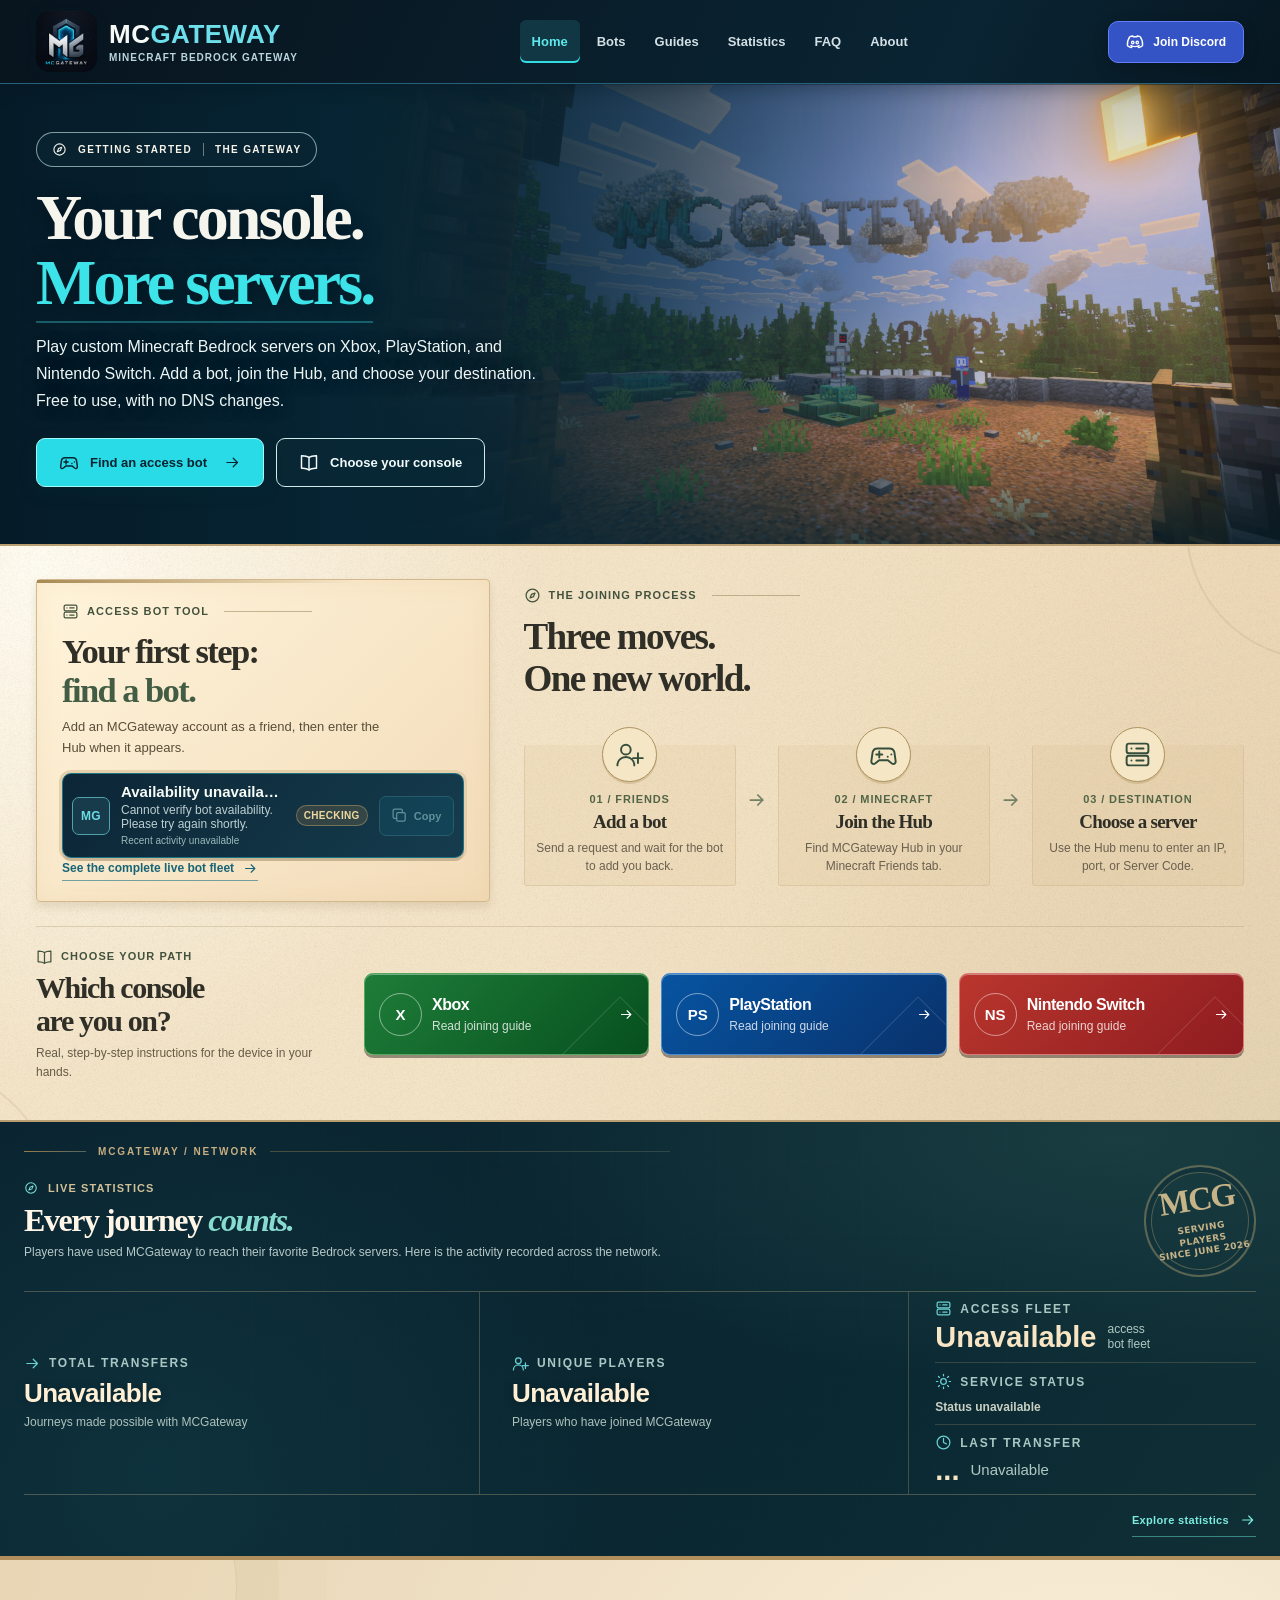
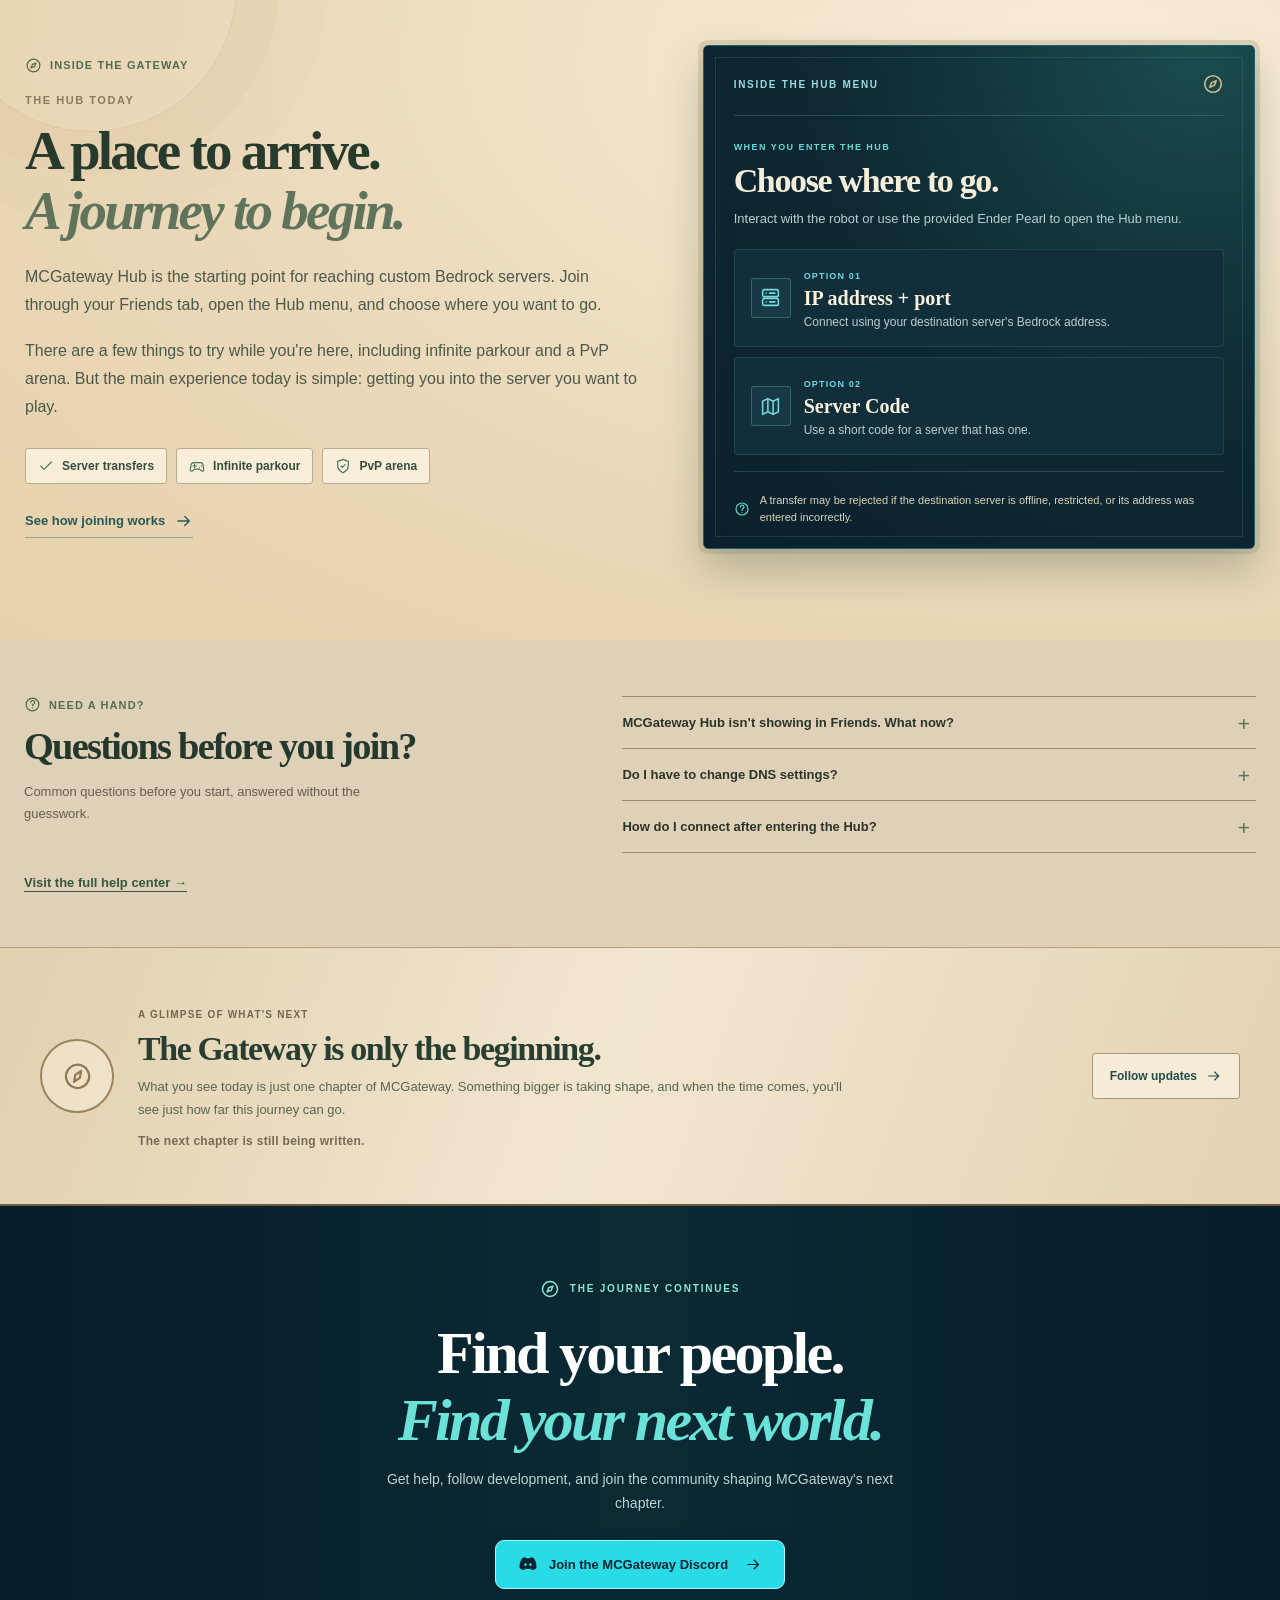
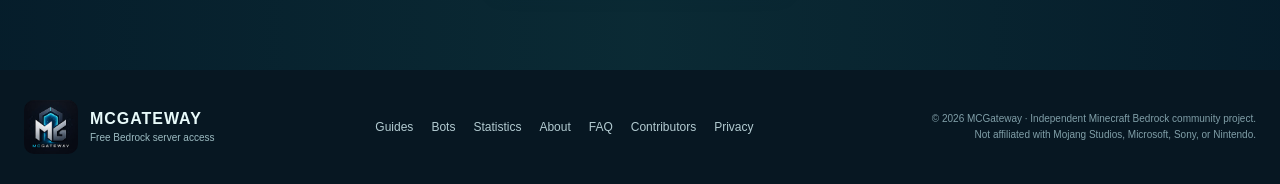
==== commit d4d3a081: "Restore original compact homepage recommendation" ====
--- a/index.html
+++ b/index.html
@@ -8,7 +8,7 @@
 <meta content="MCGateway is a free Minecraft Bedrock gateway. Add an access bot through Friends and join custom servers from Xbox, PlayStation, or Nintendo Switch without changing DNS." name="description"/>
 <title>MCGateway | Join Custom Minecraft Bedrock Servers from Console</title>
 <link href="assets/mcgateway-original-logo.png" rel="icon" type="image/png"/>
-<link href="styles.css?v=20261122-home-bot-match" rel="stylesheet"/>
+<link href="styles.css?v=20261121-hub-headers" rel="stylesheet"/>
 <script defer src="rolling-numbers.js"></script><script defer="" src="app.js?v=20261121-activity-recommendation"></script>
 <meta content="MCGateway" property="og:site_name"/><meta content="website" property="og:type"/><meta content="MCGateway | Explore beyond the server list" property="og:title"/><meta content="MCGateway is a free Minecraft Bedrock gateway. Add an access bot through Friends and join custom servers from Xbox, PlayStation, or Nintendo Switch without changing DNS." property="og:description"/><meta content="https://jaxdoesit.github.io/mcgateway-v3-preview/assets/social-card.jpg" property="og:image"/><meta content="summary_large_image" name="twitter:card"/></head>
 <body class="home-page">
@@ -59,21 +59,8 @@
 <div class="eyebrow"><svg class="icon"><use href="#i-server"></use></svg> ACCESS BOT TOOL <span class="ink-rule"></span></div>
 <h2 id="botHeading">Your first step:<br/><span>find a bot.</span></h2>
 <p class="body-intro">Add an MCGateway account as a friend, then enter the Hub when it appears.</p>
-<section aria-label="Recommended MCGateway access bot" class="inline-bot-widget home-recommended-bot" data-live-bot-widget="">
-<div class="recommended-bot-details">
-<div class="recommended-bot-topline"><span class="micro-label" data-bot-heading="">Recommended bot</span><span class="recommended-bot-status" data-bot-state="" data-status="checking">CHECKING</span></div>
-<h3 data-bot-name="">Checking availability…</h3>
-<p data-bot-help="">Looking for an available MCGateway bot.</p>
-<small class="bot-activity" data-bot-last-used="">Checking recent activity…</small>
-</div>
-<div class="inline-bot-actions">
-<button class="small-copy" data-bot-copy="" disabled="" type="button"><span data-copy-label="">Copy bot name</span><svg aria-hidden="true" class="icon"><use href="#i-copy"></use></svg></button>
-<div class="recommended-bot-links">
-<button class="recommendation-refresh" id="refreshBotChoice" type="button">Update recommendation</button>
-<a class="mini-text-link" href="bots.html">Browse all bots <svg aria-hidden="true" class="icon"><use href="#i-arrow"></use></svg></a>
-</div>
-</div>
-</section>
+<div aria-label="Recommended MCGateway access bot" class="bot-tool" data-live-bot-widget=""><div aria-hidden="true" class="bot-avatar">MG</div><div class="bot-identity"><strong data-bot-name="">Checking availability…</strong><small data-bot-help="">Connecting to the MCGateway bot fleet</small><small class="bot-activity" data-bot-last-used="">Checking recent activity…</small></div><span class="bot-preview-badge" data-bot-state="">CHECKING</span><button aria-label="Copy recommended gamertag" class="bot-copy" data-bot-copy="" disabled="" type="button"><svg class="icon"><use href="#i-copy"></use></svg><span data-copy-label="">Copy</span></button></div>
+<a class="ink-link" href="bots.html">See the complete live bot fleet <svg class="icon"><use href="#i-arrow"></use></svg></a>
 </section>
 <section aria-labelledby="pathHeading" class="path-section" id="journey">
 <div class="eyebrow"><svg class="icon"><use href="#i-compass"></use></svg> THE JOINING PROCESS <span class="ink-rule"></span></div>
--- a/styles.css
+++ b/styles.css
@@ -534,63 +534,89 @@
 .bots-page .body-note{font-size:12px;line-height:1.6;margin-top:20px;color:#625a4b}
 
 
-/* Bots recommendation: make the actual account the headline. */
-.bots-page .inline-bot-widget{
+/* Shared Bots and homepage recommendation artwork. */
+:is(.bots-page,.home-page) .inline-bot-widget{
   grid-template-columns:minmax(0,1fr) auto;align-items:center;
   column-gap:36px;row-gap:20px;padding:30px clamp(24px,3vw,40px);
   border-color:#4d8a8b;
   background:radial-gradient(ellipse at 14% 0%,#23656b4f,transparent 58%),linear-gradient(127deg,#123b48,#08222e 92%);
 }
-.bots-page .recommended-bot-details{min-width:0}
-.bots-page .recommended-bot-topline{display:flex;align-items:center;gap:12px;flex-wrap:wrap}
-.bots-page .recommended-bot-topline .micro-label{font-size:11px;letter-spacing:.13em;font-weight:840;text-transform:uppercase}
-.bots-page .inline-bot-widget h3[data-bot-name]{
+:is(.bots-page,.home-page) .recommended-bot-details{min-width:0}
+:is(.bots-page,.home-page) .recommended-bot-topline{display:flex;align-items:center;gap:12px;flex-wrap:wrap}
+:is(.bots-page,.home-page) .recommended-bot-topline .micro-label{font-size:11px;letter-spacing:.13em;font-weight:840;text-transform:uppercase}
+:is(.bots-page,.home-page) .inline-bot-widget h3[data-bot-name]{
   font-family:Georgia,'Times New Roman',serif;
   font-size:clamp(36px,4.2vw,58px);font-weight:700;
   letter-spacing:-.052em;line-height:1.1;color:#fff1d7;
   overflow-wrap:anywhere;margin:13px 0 9px;
 }
-.bots-page .recommended-bot-status{
+:is(.bots-page,.home-page) .recommended-bot-status{
   font-size:10px;font-weight:850;letter-spacing:.065em;
   border:1px solid #c1a97875;background:#c1a97826;color:#e8d0a0;
   border-radius:100px;padding:5px 9px;white-space:nowrap;
 }
-.bots-page .recommended-bot-status[data-status="available"]{background:#285e495e;border-color:#72bf8f80;color:#a5efbf}
-.bots-page .recommended-bot-status[data-status="full"],
-.bots-page .recommended-bot-status[data-status="offline"]{background:#79493c69;border-color:#d58a6e80;color:#f6bca6}
-.bots-page .recommended-bot-status[data-status="near_capacity"]{background:#775c2f75;border-color:#d3ad6b8c;color:#f4d3a0}
-.bots-page .recommended-bot-details p[data-bot-help]{color:#c4d5cf;font-size:14px;line-height:1.55;max-width:540px;margin:0 0 10px}
-.bots-page .recommended-bot-details .bot-activity{display:block;font-size:12px;line-height:1.5;color:#a9ccc5;margin:0}
-.bots-page .inline-bot-actions{min-width:205px;max-width:245px;align-items:stretch;gap:16px}
-.bots-page .inline-bot-actions .small-copy{min-height:48px;align-items:center;justify-content:center;font-size:13px;padding:11px 19px}
-.bots-page .recommended-bot-links{display:flex;align-items:flex-start;flex-direction:column;gap:12px}
-.bots-page .recommendation-refresh{
+:is(.bots-page,.home-page) .recommended-bot-status[data-status="available"]{background:#285e495e;border-color:#72bf8f80;color:#a5efbf}
+:is(.bots-page,.home-page) .recommended-bot-status[data-status="full"],
+:is(.bots-page,.home-page) .recommended-bot-status[data-status="offline"]{background:#79493c69;border-color:#d58a6e80;color:#f6bca6}
+:is(.bots-page,.home-page) .recommended-bot-status[data-status="near_capacity"]{background:#775c2f75;border-color:#d3ad6b8c;color:#f4d3a0}
+:is(.bots-page,.home-page) .recommended-bot-details p[data-bot-help]{color:#c4d5cf;font-size:14px;line-height:1.55;max-width:540px;margin:0 0 10px}
+:is(.bots-page,.home-page) .recommended-bot-details .bot-activity{display:block;font-size:12px;line-height:1.5;color:#a9ccc5;margin:0}
+:is(.bots-page,.home-page) .inline-bot-actions{min-width:205px;max-width:245px;align-items:stretch;gap:16px}
+:is(.bots-page,.home-page) .inline-bot-actions .small-copy{min-height:48px;align-items:center;justify-content:center;font-size:13px;padding:11px 19px}
+:is(.bots-page,.home-page) .recommended-bot-links{display:flex;align-items:flex-start;flex-direction:column;gap:12px}
+:is(.bots-page,.home-page) .recommendation-refresh{
   background:none;border:0;padding:0;font:inherit;font-size:12px;
   font-weight:760;line-height:1.4;color:#b2f2e9;text-decoration:underline;
   text-underline-offset:4px;text-align:left;cursor:pointer;
 }
-.bots-page .recommendation-refresh:hover,.bots-page .mini-text-link:hover{color:#fff5dc}
-.bots-page .recommendation-refresh:focus-visible,
-.bots-page .inline-bot-actions .small-copy:focus-visible,
-.bots-page .mini-text-link:focus-visible{outline:2px solid #76e7de;outline-offset:5px}
-.bots-page .inline-bot-actions .mini-text-link{
+:is(.bots-page,.home-page) .recommendation-refresh:hover,:is(.bots-page,.home-page) .mini-text-link:hover{color:#fff5dc}
+:is(.bots-page,.home-page) .recommendation-refresh:focus-visible,
+:is(.bots-page,.home-page) .inline-bot-actions .small-copy:focus-visible,
+:is(.bots-page,.home-page) .mini-text-link:focus-visible{outline:2px solid #76e7de;outline-offset:5px}
+:is(.bots-page,.home-page) .inline-bot-actions .mini-text-link{
   text-decoration:none;border-bottom:1px solid #81c6c4a3;padding-bottom:2px;
   font-size:12px;display:inline-flex;align-items:center;gap:6px;
 }
 @media(max-width:900px){
-  .bots-page .inline-bot-widget{grid-template-columns:1fr}
-  .bots-page .inline-bot-actions{min-width:0;max-width:none;align-items:flex-start}
-  .bots-page .inline-bot-actions .small-copy{min-width:194px}
-  .bots-page .recommended-bot-links{flex-direction:row;flex-wrap:wrap;gap:13px 23px}
+  :is(.bots-page,.home-page) .inline-bot-widget{grid-template-columns:1fr}
+  :is(.bots-page,.home-page) .inline-bot-actions{min-width:0;max-width:none;align-items:flex-start}
+  :is(.bots-page,.home-page) .inline-bot-actions .small-copy{min-width:194px}
+  :is(.bots-page,.home-page) .recommended-bot-links{flex-direction:row;flex-wrap:wrap;gap:13px 23px}
 }
 @media(max-width:520px){
-  .bots-page .inline-bot-widget{padding:23px 19px}
-  .bots-page .inline-bot-widget h3[data-bot-name]{font-size:clamp(35px,9.5vw,45px)}
-  .bots-page .inline-bot-actions .small-copy{width:100%}
-  .bots-page .recommended-bot-links{gap:12px 17px}
-}
-
-
+  :is(.bots-page,.home-page) .inline-bot-widget{padding:23px 19px}
+  :is(.bots-page,.home-page) .inline-bot-widget h3[data-bot-name]{font-size:clamp(35px,9.5vw,45px)}
+  :is(.bots-page,.home-page) .inline-bot-actions .small-copy{width:100%}
+  :is(.bots-page,.home-page) .recommended-bot-links{gap:12px 17px}
+}
+
+
+
+/* The homepage uses the identical bot card styling in a narrower column. */
+.home-page .home-recommended-bot{
+  grid-template-columns:minmax(0,1fr);
+  row-gap:17px;
+  padding:22px clamp(16px,2vw,24px);
+  margin:15px 0 0;
+}
+.home-page .home-recommended-bot h3[data-bot-name]{
+  font-size:clamp(34px,3.25vw,47px);
+}
+.home-page .home-recommended-bot .inline-bot-actions{
+  min-width:0;max-width:none;align-items:flex-start;
+}
+.home-page .home-recommended-bot .inline-bot-actions .small-copy{
+  min-width:170px;
+}
+.home-page .home-recommended-bot .recommended-bot-links{
+  flex-direction:row;flex-wrap:wrap;gap:11px 20px;
+}
+@media(max-width:520px){
+  .home-page .home-recommended-bot{padding:19px 16px}
+  .home-page .home-recommended-bot h3[data-bot-name]{font-size:clamp(31px,9vw,40px)}
+  .home-page .home-recommended-bot .inline-bot-actions,
+  .home-page .home-recommended-bot .inline-bot-actions .small-copy{width:100%}
+}
 /* Statistics: clearer live truth, real-time activity and responsive values. */
 .statistics-page .content-intro p{max-width:750px}
 .statistics-page .stats-major{margin-bottom:9px}
